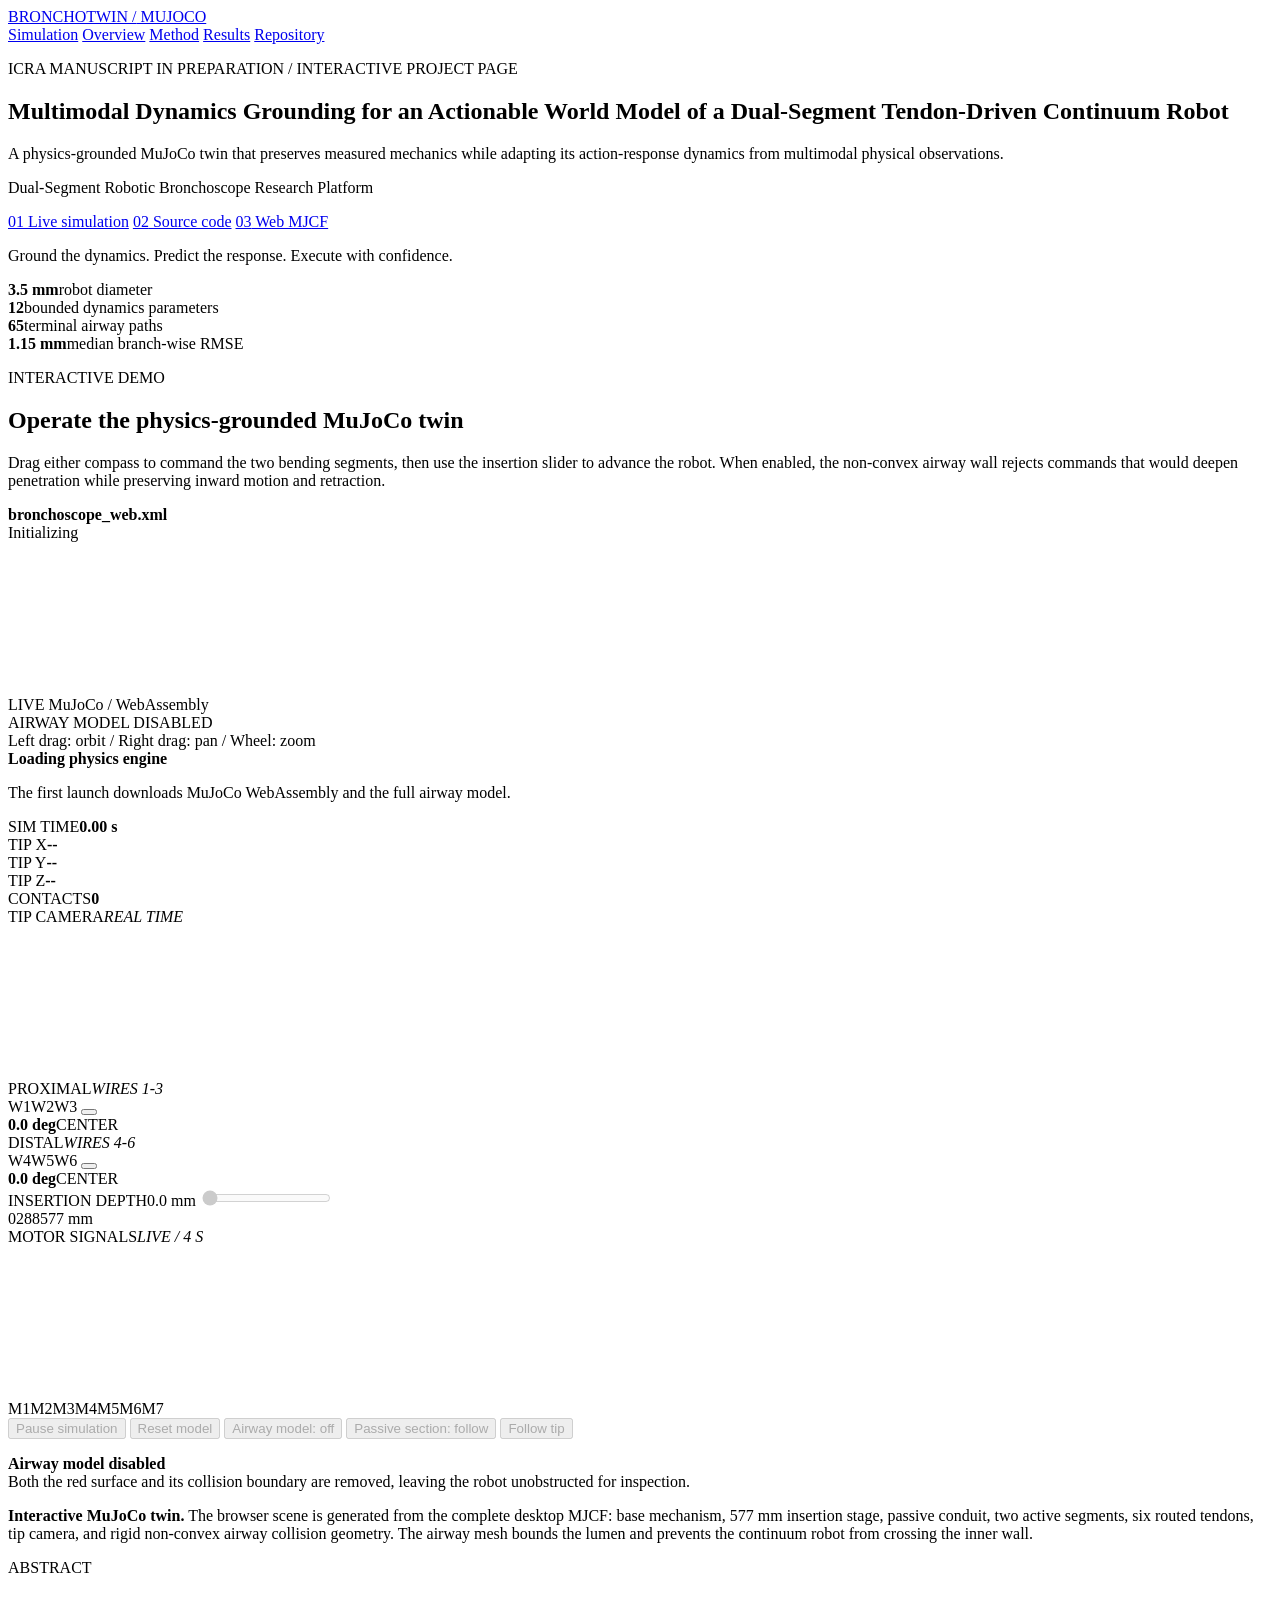
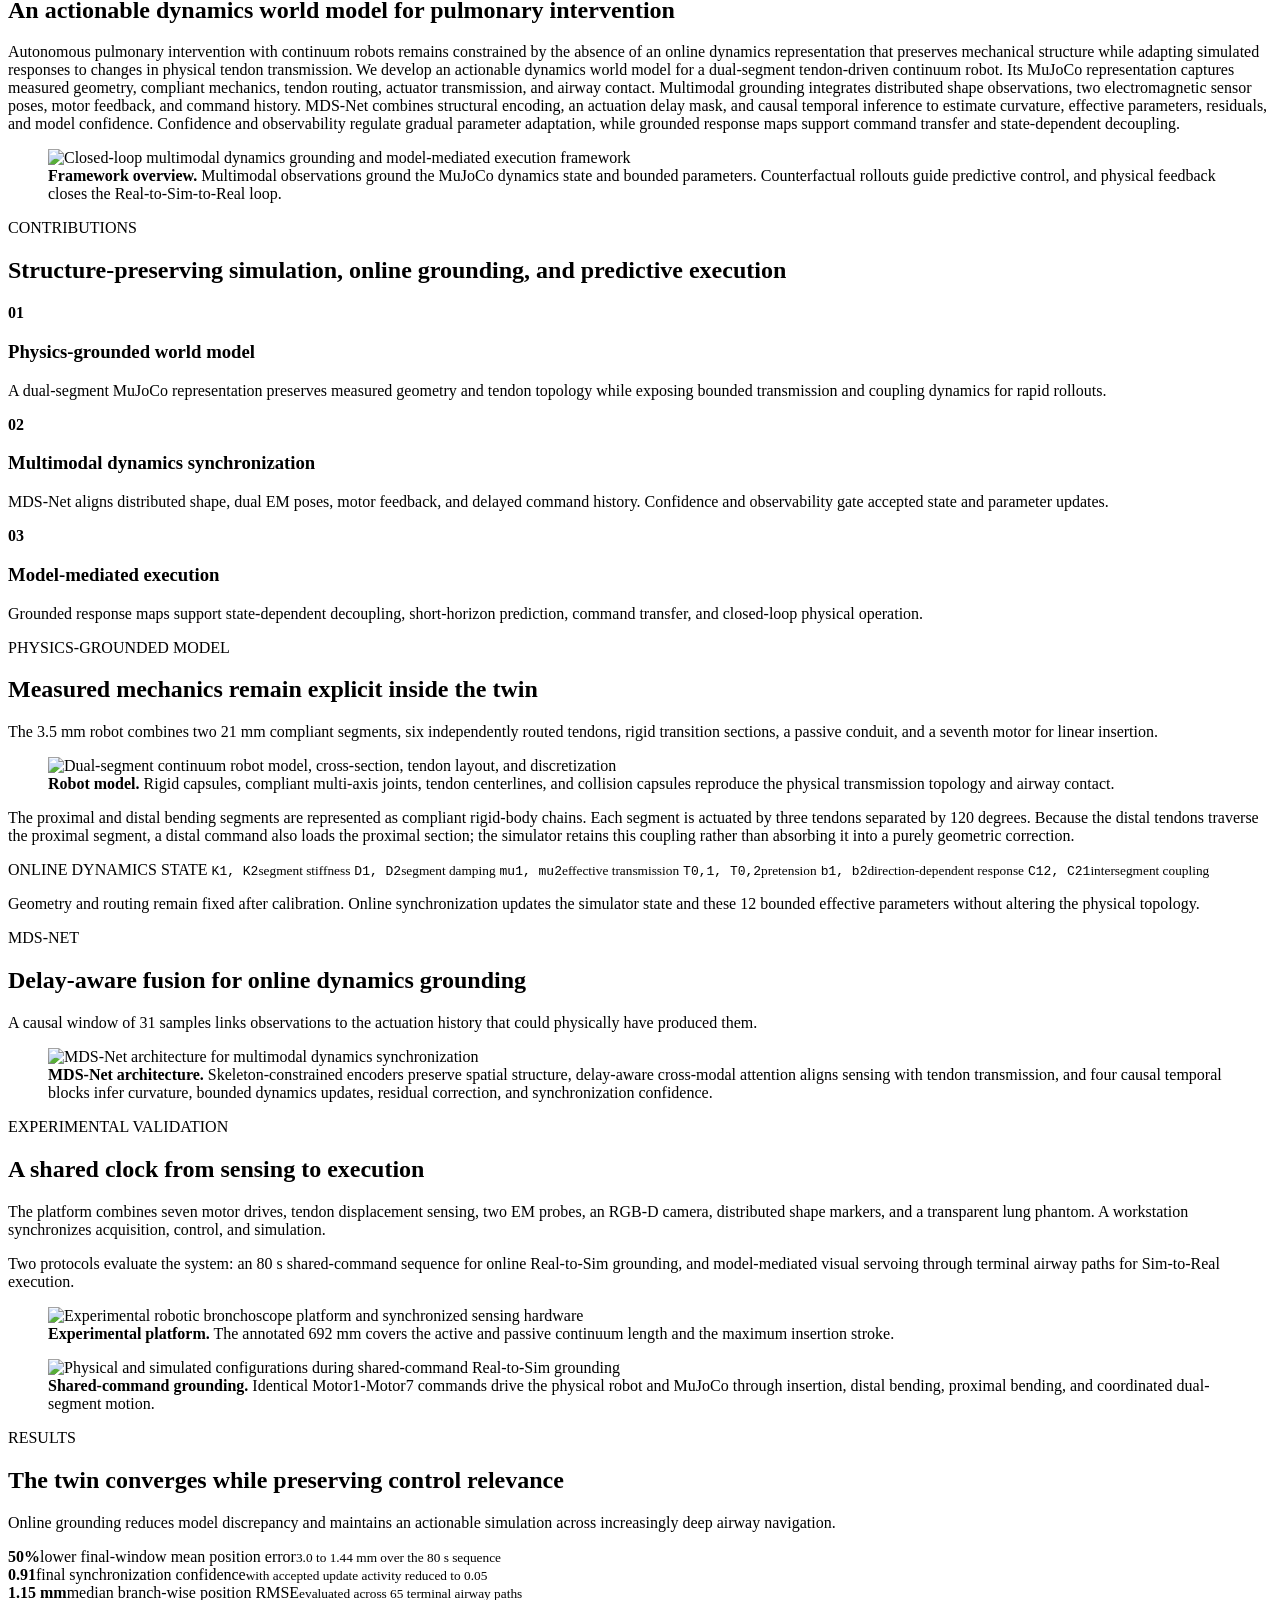
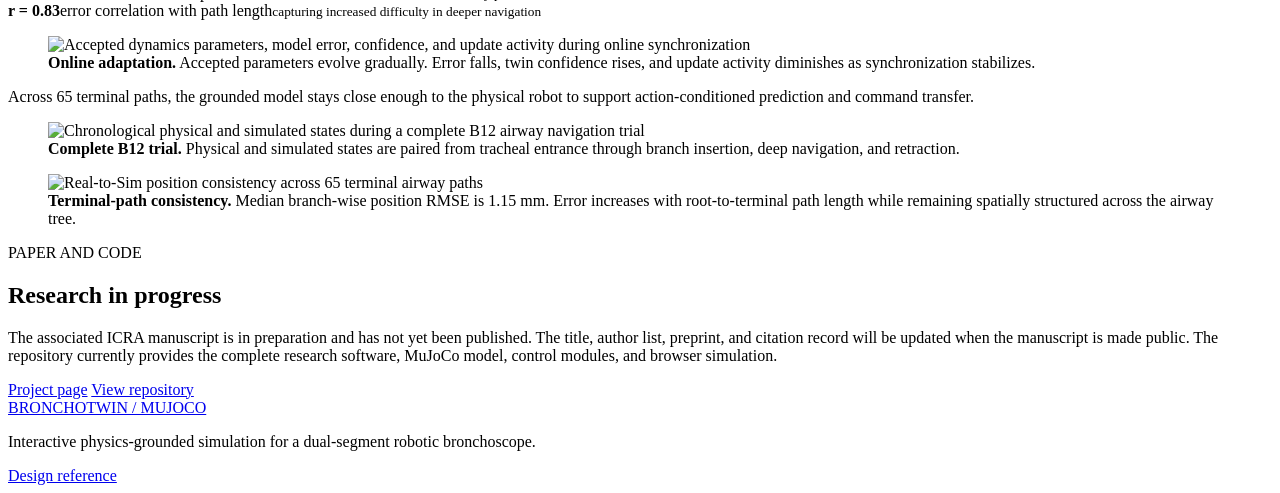
==== docs/site/index.html @ 9edfc5a5 "Anonymize project website links for review" ====
<!doctype html>
<html lang="en">
<head>
  <meta charset="utf-8">
  <meta name="viewport" content="width=device-width,initial-scale=1">
  <meta name="description" content="An interactive MuJoCo twin for multimodal dynamics grounding and predictive control of a dual-segment tendon-driven continuum bronchoscope.">
  <meta name="robots" content="noindex,nofollow,noarchive">
  <link rel="icon" href="favicon.svg" type="image/svg+xml">
  <title>BronchoTwin - Multimodal Dynamics Grounding</title>
  <link rel="preconnect" href="https://cdn.jsdelivr.net" crossorigin>
  <link rel="stylesheet" href="styles.css?v=20">
  <script type="importmap">
    {
      "imports": {
        "three": "https://cdn.jsdelivr.net/npm/three@0.181.0/build/three.module.js",
        "three/addons/": "https://cdn.jsdelivr.net/npm/three@0.181.0/examples/jsm/"
      }
    }
  </script>
</head>
<body>
  <header class="site-nav">
    <a class="wordmark" href="#top" aria-label="Back to top">BRONCHOTWIN <span>/</span> MUJOCO</a>
    <nav aria-label="Primary navigation">
      <a href="#simulation">Simulation</a>
      <a href="#overview">Overview</a>
      <a href="#method">Method</a>
      <a href="#results">Results</a>
      <a href="https://anonymous.4open.science/r/brnchus_robot-AC6D/">Repository</a>
    </nav>
  </header>

  <main id="top">
    <section class="paper-hero">
      <p class="venue">ICRA MANUSCRIPT IN PREPARATION / INTERACTIVE PROJECT PAGE</p>
      <h1>Multimodal Dynamics Grounding for an Actionable World Model of a Dual-Segment Tendon-Driven Continuum Robot</h1>
      <p class="subtitle">A physics-grounded MuJoCo twin that preserves measured mechanics while adapting its action-response dynamics from multimodal physical observations.</p>
      <p class="affiliation">Dual-Segment Robotic Bronchoscope Research Platform</p>
      <div class="hero-links">
        <a href="#simulation"><span class="link-icon">01</span> Live simulation</a>
        <a href="https://anonymous.4open.science/r/brnchus_robot-AC6D/"><span class="link-icon">02</span> Source code</a>
        <a href="sim/bronchoscope_web.xml" download><span class="link-icon">03</span> Web MJCF</a>
      </div>
      <p class="hero-statement">Ground the dynamics. Predict the response. Execute with confidence.</p>
      <div class="hero-metrics" aria-label="Key project metrics">
        <div><b>3.5 mm</b><span>robot diameter</span></div>
        <div><b>12</b><span>bounded dynamics parameters</span></div>
        <div><b>65</b><span>terminal airway paths</span></div>
        <div><b>1.15 mm</b><span>median branch-wise RMSE</span></div>
      </div>
    </section>

    <section id="simulation" class="section simulation-section">
      <div class="section-title">
        <p class="kicker">INTERACTIVE DEMO</p>
        <h2>Operate the physics-grounded MuJoCo twin</h2>
        <p>Drag either compass to command the two bending segments, then use the insertion slider to advance the robot. When enabled, the non-convex airway wall rejects commands that would deepen penetration while preserving inward motion and retraction.</p>
      </div>

      <div class="sim-window" id="sim-window">
        <div class="window-bar">
          <div class="traffic" aria-hidden="true"><i></i><i></i><i></i></div>
          <strong>bronchoscope_web.xml</strong>
          <div class="runtime-state"><span id="runtime-dot"></span><span id="runtime-state">Initializing</span></div>
        </div>

        <div class="sim-layout">
          <div class="scene-column">
            <div class="scene-stage" id="scene-stage" tabindex="0" aria-label="Interactive MuJoCo three-dimensional simulation">
              <canvas id="mujoco-canvas"></canvas>
              <div class="scene-badge"><span>LIVE</span> MuJoCo / WebAssembly</div>
              <div class="boundary-badge disabled" id="boundary-status"><i></i><span id="boundary-label">AIRWAY MODEL DISABLED</span></div>
              <div class="view-help">Left drag: orbit / Right drag: pan / Wheel: zoom</div>
              <div class="load-panel" id="load-panel">
                <div class="loader-mark"><span></span><span></span><span></span></div>
                <strong id="load-title">Loading physics engine</strong>
                <p id="load-detail">The first launch downloads MuJoCo WebAssembly and the full airway model.</p>
                <div class="load-track"><i id="load-progress"></i></div>
              </div>
              <div class="scene-error" id="scene-error" hidden>
                <strong>Simulation could not start</strong>
                <p id="error-message"></p>
                <button class="control-button primary" id="retry-sim">Reload simulation</button>
              </div>
            </div>
            <div class="telemetry" aria-live="polite">
              <div><span>SIM TIME</span><b id="sim-time">0.00 s</b></div>
              <div><span>TIP X</span><b id="tip-x">--</b></div>
              <div><span>TIP Y</span><b id="tip-y">--</b></div>
              <div><span>TIP Z</span><b id="tip-z">--</b></div>
              <div><span>CONTACTS</span><b id="contacts">0</b></div>
            </div>
          </div>

          <aside class="control-rail" aria-label="Simulation controls">
            <div class="tip-card">
              <div class="control-heading"><span>TIP CAMERA</span><em>REAL TIME</em></div>
              <canvas id="tip-canvas" aria-label="Real-time distal tip camera"></canvas>
            </div>

            <div class="comp-grid">
              <section class="compass-card">
                <div class="control-heading"><span>PROXIMAL</span><em>WIRES 1-3</em></div>
                <div class="compass-pad magenta" id="proximal-pad" role="application" tabindex="0" aria-label="Proximal segment compass. Drag or use the arrow keys.">
                  <i class="axis horizontal"></i><i class="axis vertical"></i>
                  <span class="wire w1">W1</span><span class="wire w2">W2</span><span class="wire w3">W3</span>
                  <button class="compass-knob" tabindex="-1" aria-hidden="true"></button>
                </div>
                <div class="compass-readout"><b id="proximal-angle">0.0 deg</b><span id="proximal-direction">CENTER</span></div>
              </section>

              <section class="compass-card">
                <div class="control-heading"><span>DISTAL</span><em>WIRES 4-6</em></div>
                <div class="compass-pad orange" id="distal-pad" role="application" tabindex="0" aria-label="Distal segment compass. Drag or use the arrow keys.">
                  <i class="axis horizontal"></i><i class="axis vertical"></i>
                  <span class="wire w4">W4</span><span class="wire w5">W5</span><span class="wire w6">W6</span>
                  <button class="compass-knob" tabindex="-1" aria-hidden="true"></button>
                </div>
                <div class="compass-readout"><b id="distal-angle">0.0 deg</b><span id="distal-direction">CENTER</span></div>
              </section>
            </div>

            <div class="insertion-control">
              <label for="insertion"><span>INSERTION DEPTH</span><output id="insertion-value">0.0 mm</output></label>
              <input id="insertion" type="range" min="0" max="577" step="0.5" value="0" disabled>
              <div class="range-labels"><span>0</span><span>288</span><span>577 mm</span></div>
            </div>

            <section class="motor-card" aria-labelledby="motor-chart-title">
              <div class="control-heading"><span id="motor-chart-title">MOTOR SIGNALS</span><em>LIVE / 4 S</em></div>
              <canvas id="motor-chart" aria-label="Real-time normalized command history for motors M1 through M7"></canvas>
              <div class="motor-legend" aria-hidden="true">
                <span style="--motor-color:#e85bbd">M1</span><span style="--motor-color:#ff8a55">M2</span><span style="--motor-color:#f2c14e">M3</span><span style="--motor-color:#5ed39a">M4</span><span style="--motor-color:#4ecdc4">M5</span><span style="--motor-color:#5c91ff">M6</span><span style="--motor-color:#b07cff">M7</span>
              </div>
            </section>

            <div class="button-grid">
              <button class="control-button primary" id="pause-sim" disabled>Pause simulation</button>
              <button class="control-button" id="reset-sim" disabled>Reset model</button>
              <button class="control-button" id="toggle-lung" aria-pressed="false" disabled>Airway model: off</button>
              <button class="control-button" id="toggle-passive-lock" aria-pressed="false" disabled>Passive section: follow</button>
              <button class="control-button" id="focus-tip" disabled>Follow tip</button>
            </div>

            <div class="runtime-note">
              <span class="pulse"></span>
              <p id="airway-mode-note"><b>Airway model disabled</b><br>Both the red surface and its collision boundary are removed, leaving the robot unobstructed for inspection.</p>
            </div>
          </aside>
        </div>
      </div>
      <p class="figure-caption"><b>Interactive MuJoCo twin.</b> The browser scene is generated from the complete desktop MJCF: base mechanism, 577 mm insertion stage, passive conduit, two active segments, six routed tendons, tip camera, and rigid non-convex airway collision geometry. The airway mesh bounds the lumen and prevents the continuum robot from crossing the inner wall.</p>
    </section>

    <section id="overview" class="section prose-section">
      <p class="kicker">ABSTRACT</p>
      <h2>An actionable dynamics world model for pulmonary intervention</h2>
      <p class="abstract-copy">Autonomous pulmonary intervention with continuum robots remains constrained by the absence of an online dynamics representation that preserves mechanical structure while adapting simulated responses to changes in physical tendon transmission. We develop an actionable dynamics world model for a dual-segment tendon-driven continuum robot. Its MuJoCo representation captures measured geometry, compliant mechanics, tendon routing, actuator transmission, and airway contact. Multimodal grounding integrates distributed shape observations, two electromagnetic sensor poses, motor feedback, and command history. MDS-Net combines structural encoding, an actuation delay mask, and causal temporal inference to estimate curvature, effective parameters, residuals, and model confidence. Confidence and observability regulate gradual parameter adaptation, while grounded response maps support command transfer and state-dependent decoupling.</p>

      <figure class="paper-figure wide">
        <img src="assets/paper-framework.png" alt="Closed-loop multimodal dynamics grounding and model-mediated execution framework" loading="lazy">
        <figcaption><b>Framework overview.</b> Multimodal observations ground the MuJoCo dynamics state and bounded parameters. Counterfactual rollouts guide predictive control, and physical feedback closes the Real-to-Sim-to-Real loop.</figcaption>
      </figure>
    </section>

    <section class="section contribution-section">
      <p class="kicker">CONTRIBUTIONS</p>
      <h2>Structure-preserving simulation, online grounding, and predictive execution</h2>
      <div class="contribution-grid">
        <article><b>01</b><h3>Physics-grounded world model</h3><p>A dual-segment MuJoCo representation preserves measured geometry and tendon topology while exposing bounded transmission and coupling dynamics for rapid rollouts.</p></article>
        <article><b>02</b><h3>Multimodal dynamics synchronization</h3><p>MDS-Net aligns distributed shape, dual EM poses, motor feedback, and delayed command history. Confidence and observability gate accepted state and parameter updates.</p></article>
        <article><b>03</b><h3>Model-mediated execution</h3><p>Grounded response maps support state-dependent decoupling, short-horizon prediction, command transfer, and closed-loop physical operation.</p></article>
      </div>
    </section>

    <section id="method" class="section model-section">
      <div class="section-title split">
        <div><p class="kicker">PHYSICS-GROUNDED MODEL</p><h2>Measured mechanics remain explicit inside the twin</h2></div>
        <p>The 3.5 mm robot combines two 21 mm compliant segments, six independently routed tendons, rigid transition sections, a passive conduit, and a seventh motor for linear insertion.</p>
      </div>
      <div class="paper-grid">
        <figure class="paper-figure">
          <img src="assets/paper-model.png" alt="Dual-segment continuum robot model, cross-section, tendon layout, and discretization" loading="lazy">
          <figcaption><b>Robot model.</b> Rigid capsules, compliant multi-axis joints, tendon centerlines, and collision capsules reproduce the physical transmission topology and airway contact.</figcaption>
        </figure>
        <div class="method-copy">
          <p>The proximal and distal bending segments are represented as compliant rigid-body chains. Each segment is actuated by three tendons separated by 120 degrees. Because the distal tendons traverse the proximal segment, a distal command also loads the proximal section; the simulator retains this coupling rather than absorbing it into a purely geometric correction.</p>
          <div class="parameter-card">
            <span>ONLINE DYNAMICS STATE</span>
            <code>K1, K2</code><small>segment stiffness</small>
            <code>D1, D2</code><small>segment damping</small>
            <code>mu1, mu2</code><small>effective transmission</small>
            <code>T0,1, T0,2</code><small>pretension</small>
            <code>b1, b2</code><small>direction-dependent response</small>
            <code>C12, C21</code><small>intersegment coupling</small>
          </div>
          <p>Geometry and routing remain fixed after calibration. Online synchronization updates the simulator state and these 12 bounded effective parameters without altering the physical topology.</p>
        </div>
      </div>
    </section>

    <section class="section network-section">
      <div class="section-title">
        <p class="kicker">MDS-NET</p>
        <h2>Delay-aware fusion for online dynamics grounding</h2>
        <p>A causal window of 31 samples links observations to the actuation history that could physically have produced them.</p>
      </div>
      <figure class="paper-figure wide">
        <img src="assets/paper-mds-net.png" alt="MDS-Net architecture for multimodal dynamics synchronization" loading="lazy">
        <figcaption><b>MDS-Net architecture.</b> Skeleton-constrained encoders preserve spatial structure, delay-aware cross-modal attention aligns sensing with tendon transmission, and four causal temporal blocks infer curvature, bounded dynamics updates, residual correction, and synchronization confidence.</figcaption>
      </figure>
    </section>

    <section class="section validation-section">
      <div class="paper-grid reverse">
        <div class="method-copy">
          <p class="kicker">EXPERIMENTAL VALIDATION</p>
          <h2>A shared clock from sensing to execution</h2>
          <p>The platform combines seven motor drives, tendon displacement sensing, two EM probes, an RGB-D camera, distributed shape markers, and a transparent lung phantom. A workstation synchronizes acquisition, control, and simulation.</p>
          <p>Two protocols evaluate the system: an 80 s shared-command sequence for online Real-to-Sim grounding, and model-mediated visual servoing through terminal airway paths for Sim-to-Real execution.</p>
        </div>
        <figure class="paper-figure">
          <img src="assets/paper-platform.png" alt="Experimental robotic bronchoscope platform and synchronized sensing hardware" loading="lazy">
          <figcaption><b>Experimental platform.</b> The annotated 692 mm covers the active and passive continuum length and the maximum insertion stroke.</figcaption>
        </figure>
      </div>
      <figure class="paper-figure wide feature-figure">
        <img src="assets/paper-grounding.png" alt="Physical and simulated configurations during shared-command Real-to-Sim grounding" loading="lazy">
        <figcaption><b>Shared-command grounding.</b> Identical Motor1-Motor7 commands drive the physical robot and MuJoCo through insertion, distal bending, proximal bending, and coordinated dual-segment motion.</figcaption>
      </figure>
    </section>

    <section id="results" class="section results-section">
      <div class="section-title">
        <p class="kicker">RESULTS</p>
        <h2>The twin converges while preserving control relevance</h2>
        <p>Online grounding reduces model discrepancy and maintains an actionable simulation across increasingly deep airway navigation.</p>
      </div>
      <div class="result-cards">
        <article><b>50%</b><span>lower final-window mean position error</span><small>3.0 to 1.44 mm over the 80 s sequence</small></article>
        <article><b>0.91</b><span>final synchronization confidence</span><small>with accepted update activity reduced to 0.05</small></article>
        <article><b>1.15 mm</b><span>median branch-wise position RMSE</span><small>evaluated across 65 terminal airway paths</small></article>
        <article><b>r = 0.83</b><span>error correlation with path length</span><small>capturing increased difficulty in deeper navigation</small></article>
      </div>

      <figure class="paper-figure wide feature-figure">
        <img src="assets/paper-adaptation.png" alt="Accepted dynamics parameters, model error, confidence, and update activity during online synchronization" loading="lazy">
        <figcaption><b>Online adaptation.</b> Accepted parameters evolve gradually. Error falls, twin confidence rises, and update activity diminishes as synchronization stabilizes.</figcaption>
      </figure>

      <p class="result-statement">Across 65 terminal paths, the grounded model stays close enough to the physical robot to support action-conditioned prediction and command transfer.</p>

      <figure class="paper-figure wide">
        <img src="assets/paper-navigation.png" alt="Chronological physical and simulated states during a complete B12 airway navigation trial" loading="lazy">
        <figcaption><b>Complete B12 trial.</b> Physical and simulated states are paired from tracheal entrance through branch insertion, deep navigation, and retraction.</figcaption>
      </figure>
      <figure class="paper-figure wide feature-figure">
        <img src="assets/paper-branches.png" alt="Real-to-Sim position consistency across 65 terminal airway paths" loading="lazy">
        <figcaption><b>Terminal-path consistency.</b> Median branch-wise position RMSE is 1.15 mm. Error increases with root-to-terminal path length while remaining spatially structured across the airway tree.</figcaption>
      </figure>
    </section>

    <section class="section citation-section">
      <p class="kicker">PAPER AND CODE</p>
      <h2>Research in progress</h2>
      <p>The associated ICRA manuscript is in preparation and has not yet been published. The title, author list, preprint, and citation record will be updated when the manuscript is made public. The repository currently provides the complete research software, MuJoCo model, control modules, and browser simulation.</p>
      <div class="citation-links">
        <a class="pill-link dark" href="#simulation">Project page</a>
        <a class="pill-link" href="https://anonymous.4open.science/r/brnchus_robot-AC6D/">View repository</a>
      </div>
    </section>
  </main>

  <footer>
    <a class="wordmark" href="#top">BRONCHOTWIN / MUJOCO</a>
    <p>Interactive physics-grounded simulation for a dual-segment robotic bronchoscope.</p>
    <a href="https://continuumroboticslab.github.io/opencr-mujoco/">Design reference</a>
  </footer>
  <script type="module" src="simulator.js?v=24"></script>
</body>
</html>
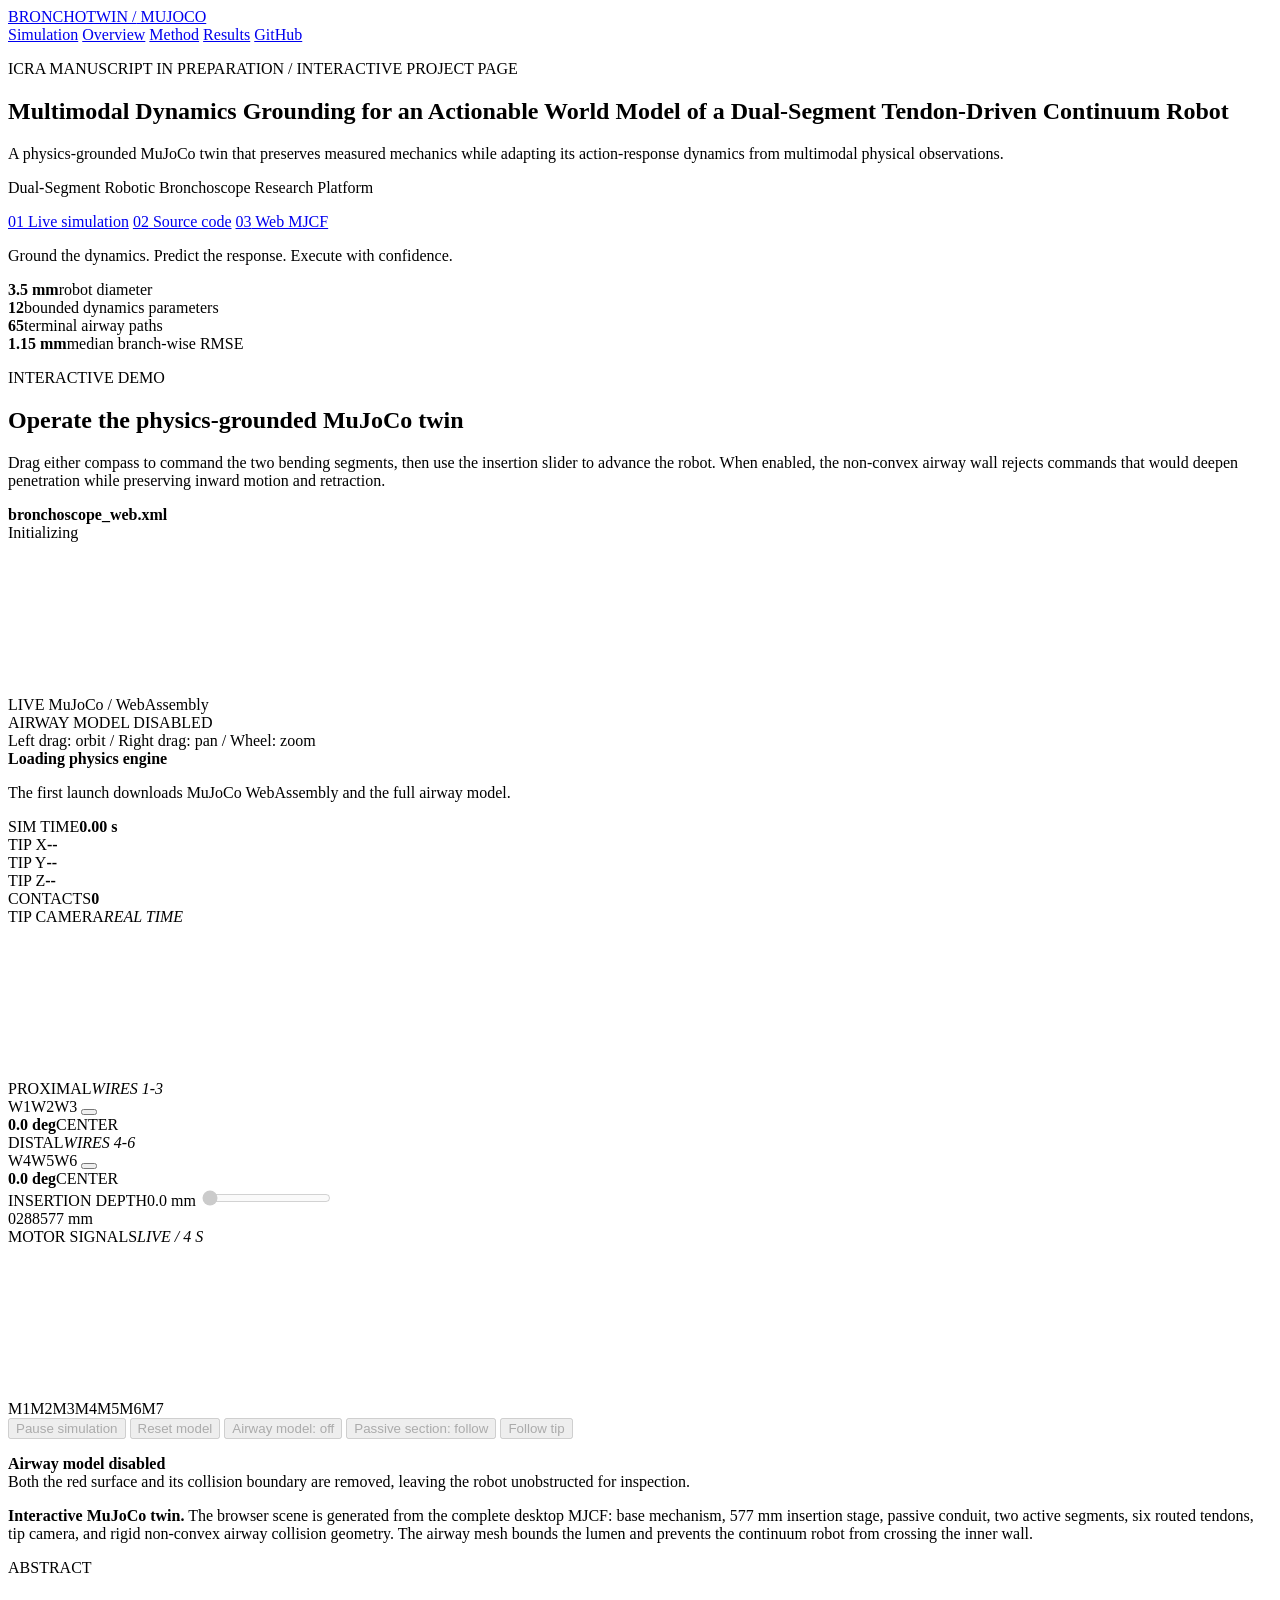
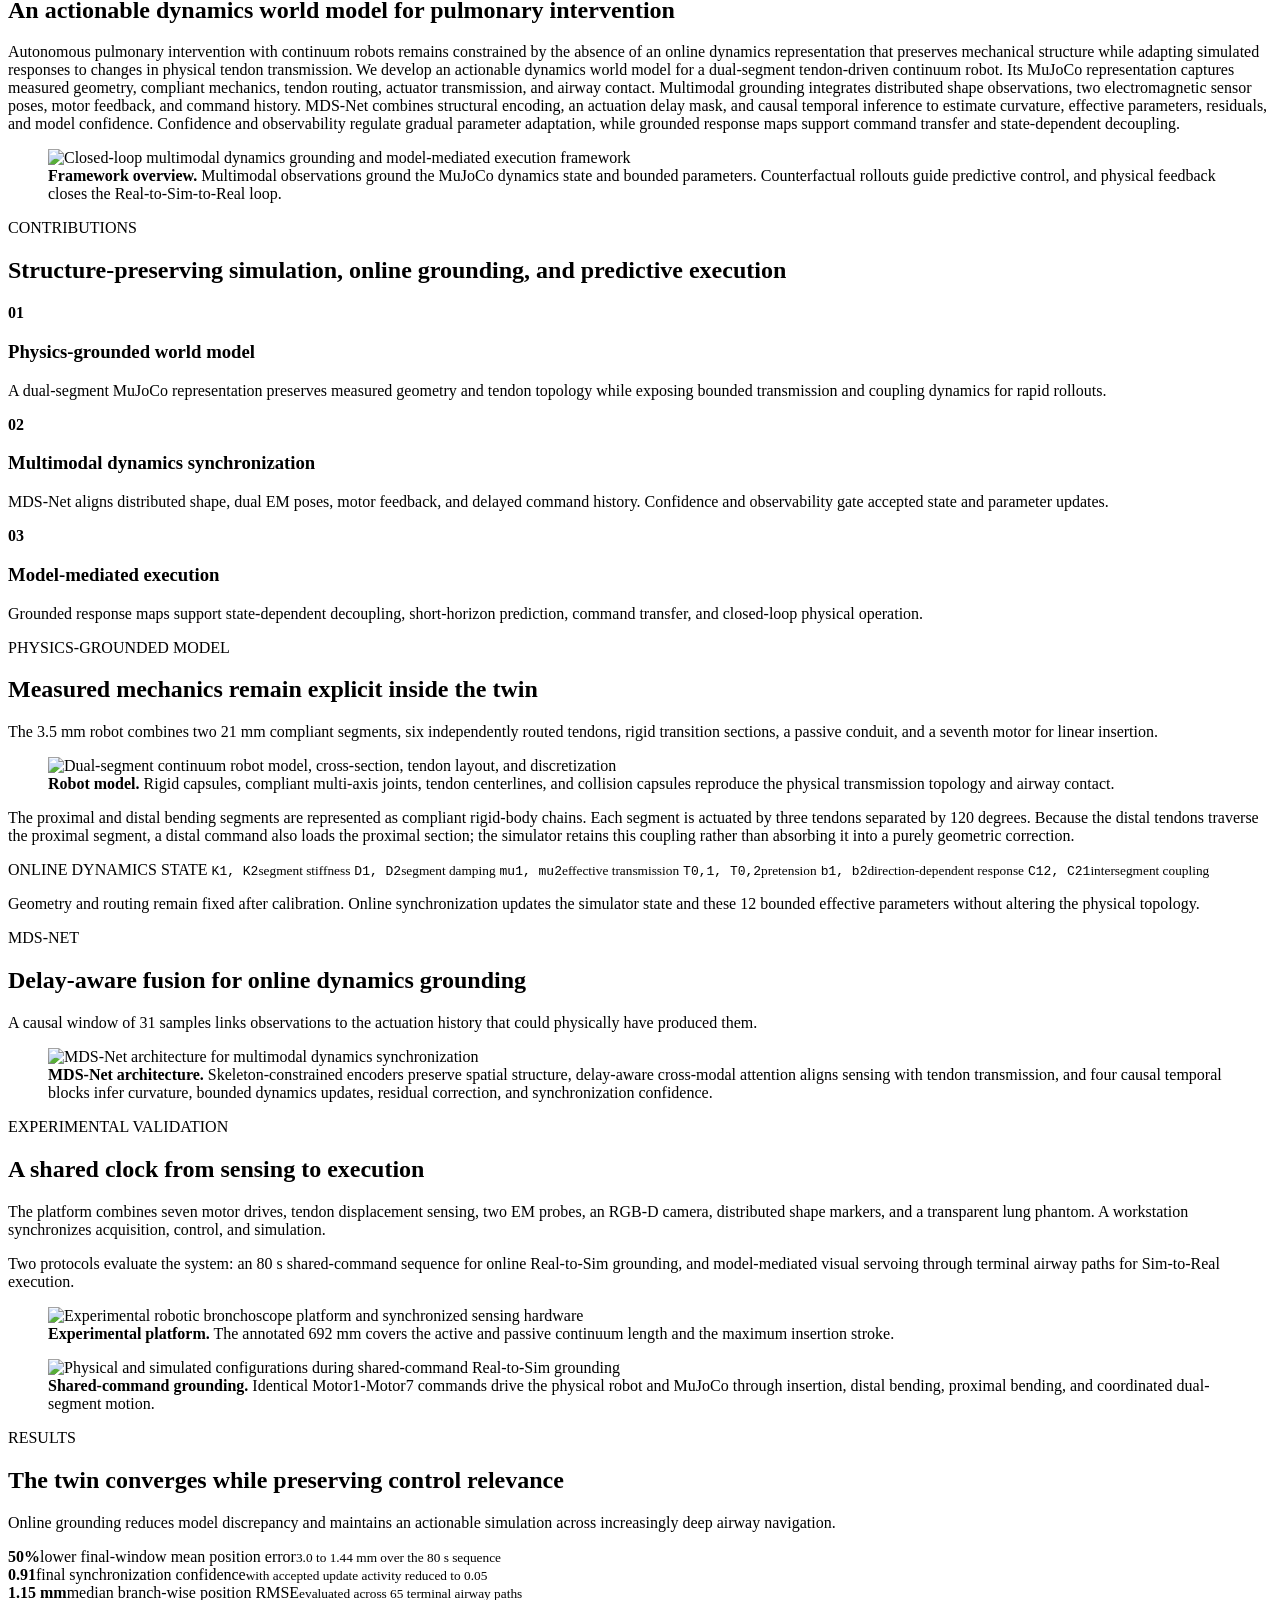
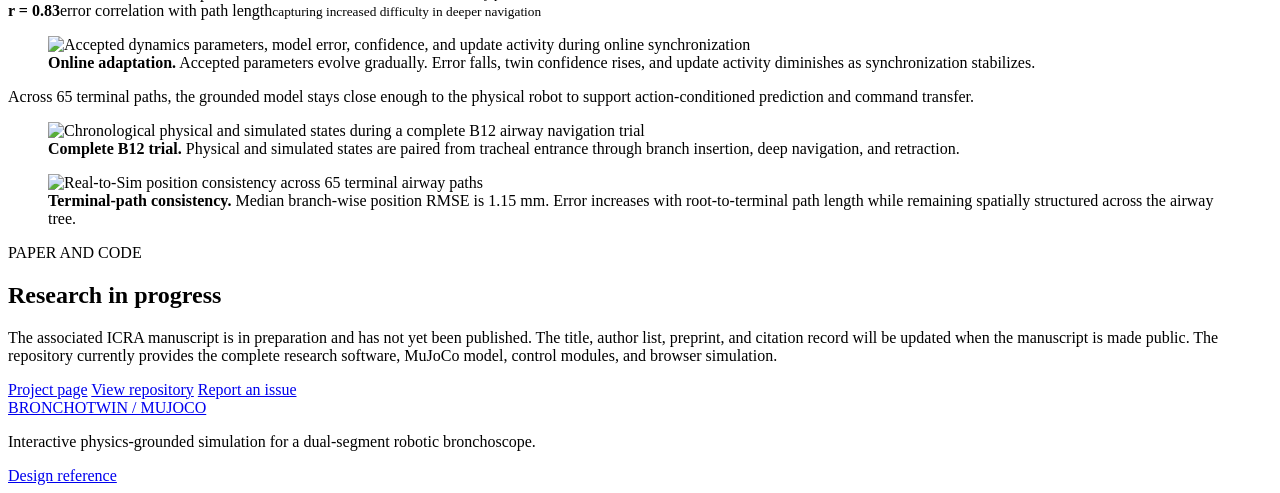
==== commit a4dcd72c: "Restore canonical project links" ====
--- a/docs/site/index.html
+++ b/docs/site/index.html
@@ -4,7 +4,8 @@
   <meta charset="utf-8">
   <meta name="viewport" content="width=device-width,initial-scale=1">
   <meta name="description" content="An interactive MuJoCo twin for multimodal dynamics grounding and predictive control of a dual-segment tendon-driven continuum bronchoscope.">
-  <meta name="robots" content="noindex,nofollow,noarchive">
+  <meta property="og:url" content="https://tanjingv.github.io/brnchus_robot/#simulation">
+  <link rel="canonical" href="https://tanjingv.github.io/brnchus_robot/#simulation">
   <link rel="icon" href="favicon.svg" type="image/svg+xml">
   <title>BronchoTwin - Multimodal Dynamics Grounding</title>
   <link rel="preconnect" href="https://cdn.jsdelivr.net" crossorigin>
@@ -26,7 +27,7 @@
       <a href="#overview">Overview</a>
       <a href="#method">Method</a>
       <a href="#results">Results</a>
-      <a href="https://anonymous.4open.science/r/brnchus_robot-AC6D/">Repository</a>
+      <a href="https://github.com/TanJingV/brnchus_robot">GitHub</a>
     </nav>
   </header>
 
@@ -38,7 +39,7 @@
       <p class="affiliation">Dual-Segment Robotic Bronchoscope Research Platform</p>
       <div class="hero-links">
         <a href="#simulation"><span class="link-icon">01</span> Live simulation</a>
-        <a href="https://anonymous.4open.science/r/brnchus_robot-AC6D/"><span class="link-icon">02</span> Source code</a>
+        <a href="https://github.com/TanJingV/brnchus_robot"><span class="link-icon">02</span> Source code</a>
         <a href="sim/bronchoscope_web.xml" download><span class="link-icon">03</span> Web MJCF</a>
       </div>
       <p class="hero-statement">Ground the dynamics. Predict the response. Execute with confidence.</p>
@@ -265,8 +266,9 @@
       <h2>Research in progress</h2>
       <p>The associated ICRA manuscript is in preparation and has not yet been published. The title, author list, preprint, and citation record will be updated when the manuscript is made public. The repository currently provides the complete research software, MuJoCo model, control modules, and browser simulation.</p>
       <div class="citation-links">
-        <a class="pill-link dark" href="#simulation">Project page</a>
-        <a class="pill-link" href="https://anonymous.4open.science/r/brnchus_robot-AC6D/">View repository</a>
+        <a class="pill-link dark" href="https://tanjingv.github.io/brnchus_robot/#simulation">Project page</a>
+        <a class="pill-link" href="https://github.com/TanJingV/brnchus_robot">View repository</a>
+        <a class="pill-link" href="https://github.com/TanJingV/brnchus_robot/issues">Report an issue</a>
       </div>
     </section>
   </main>
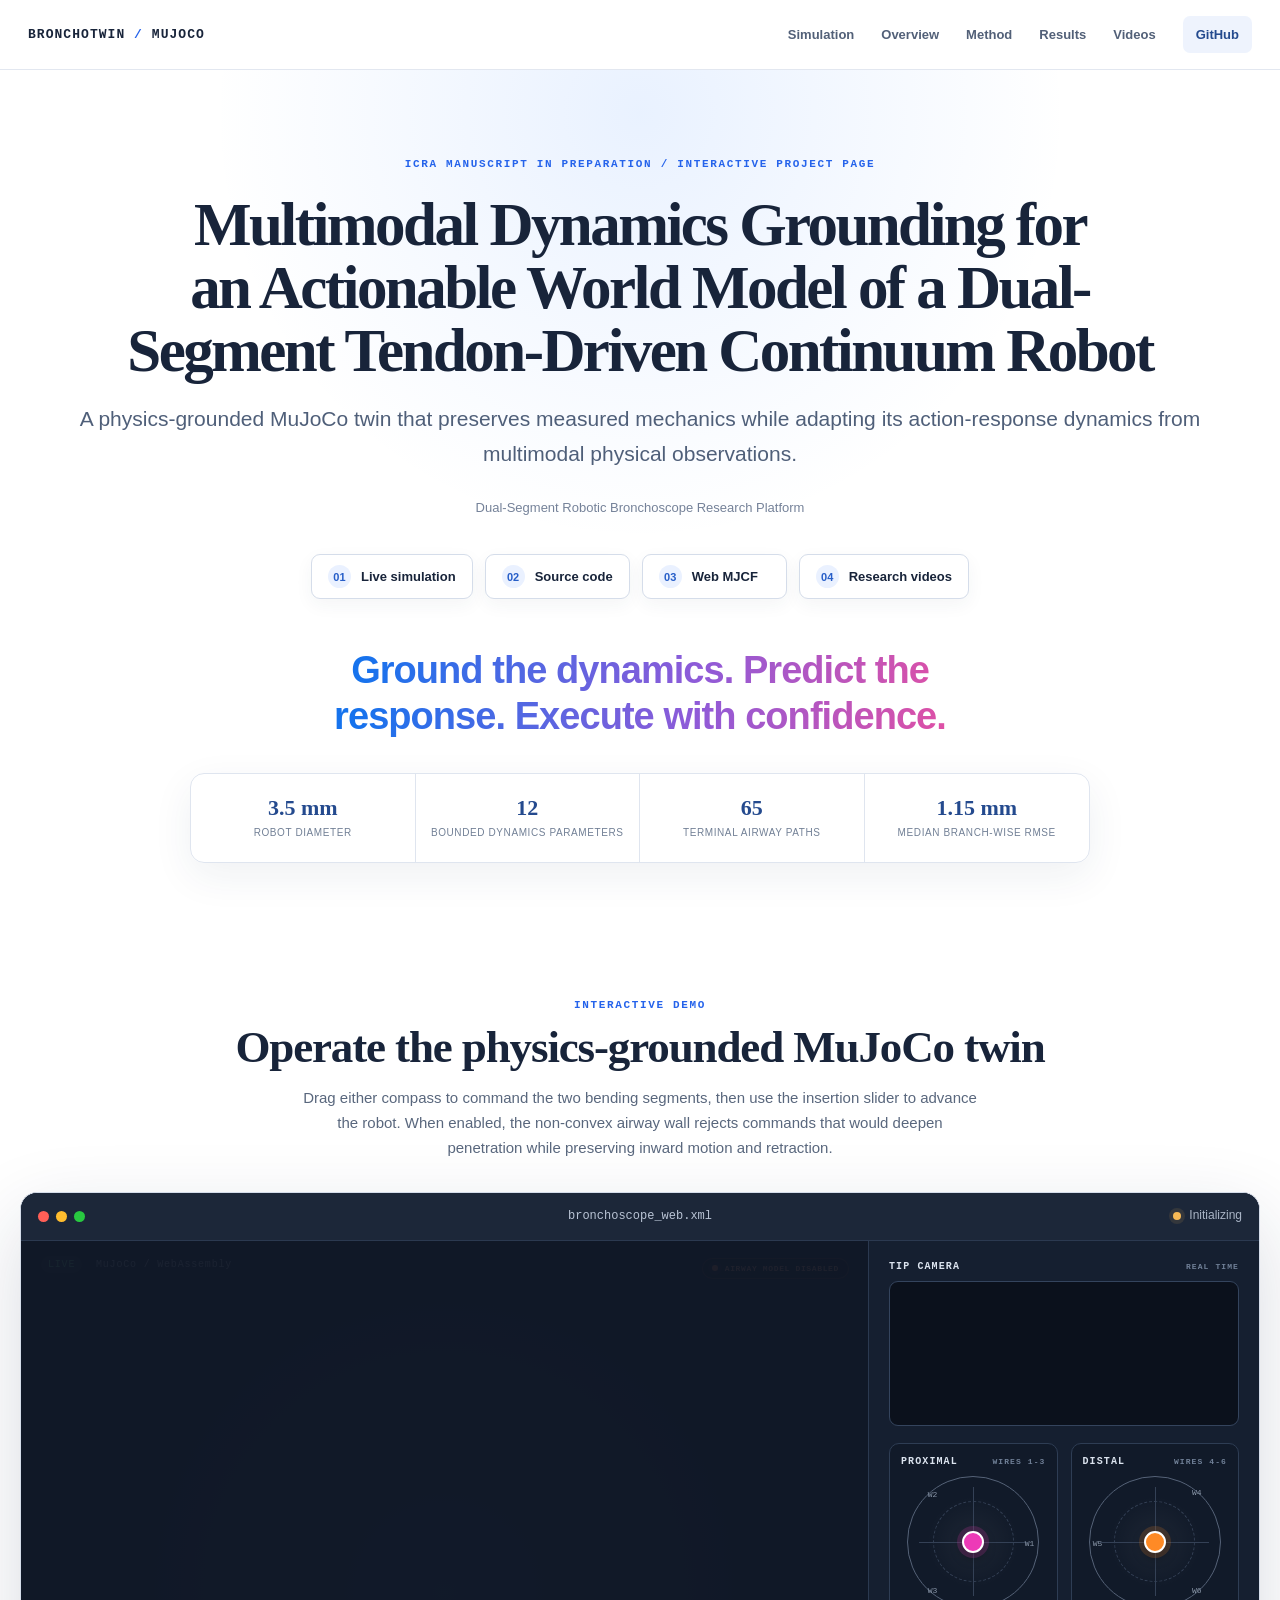
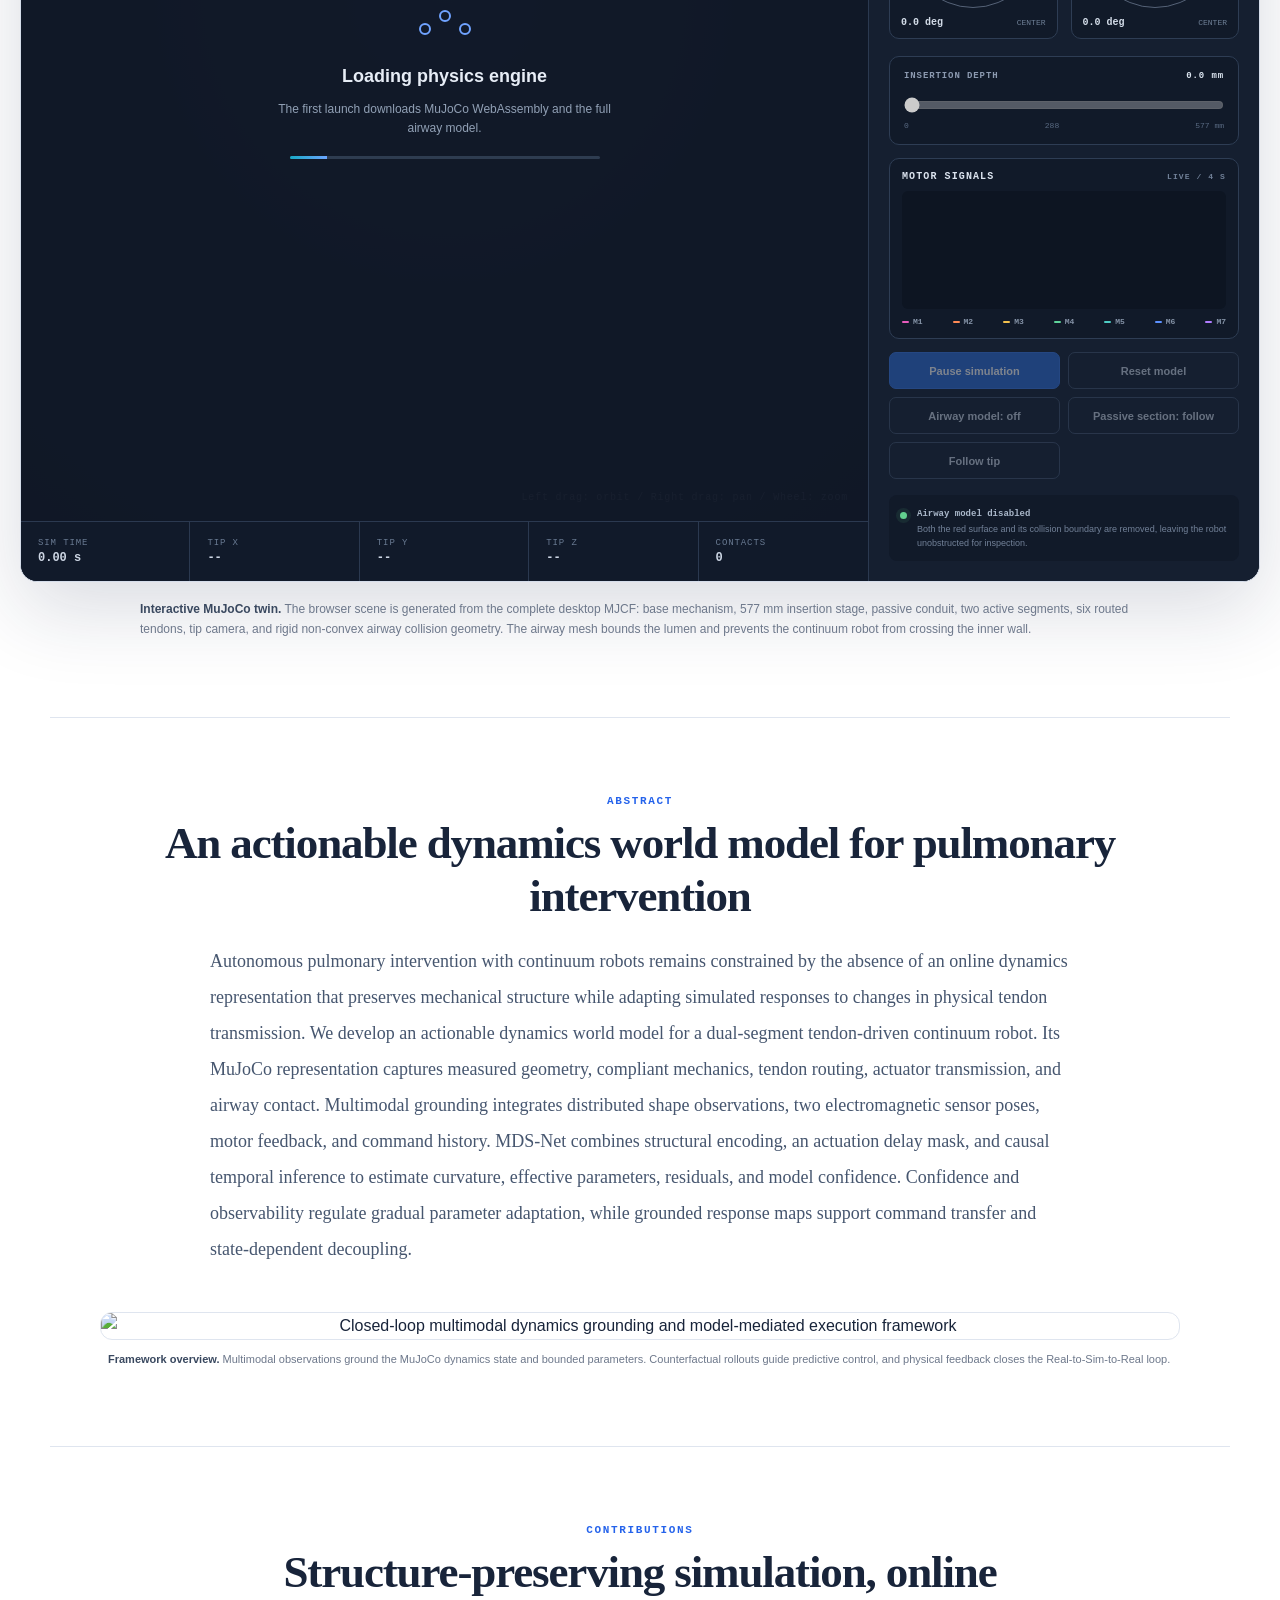
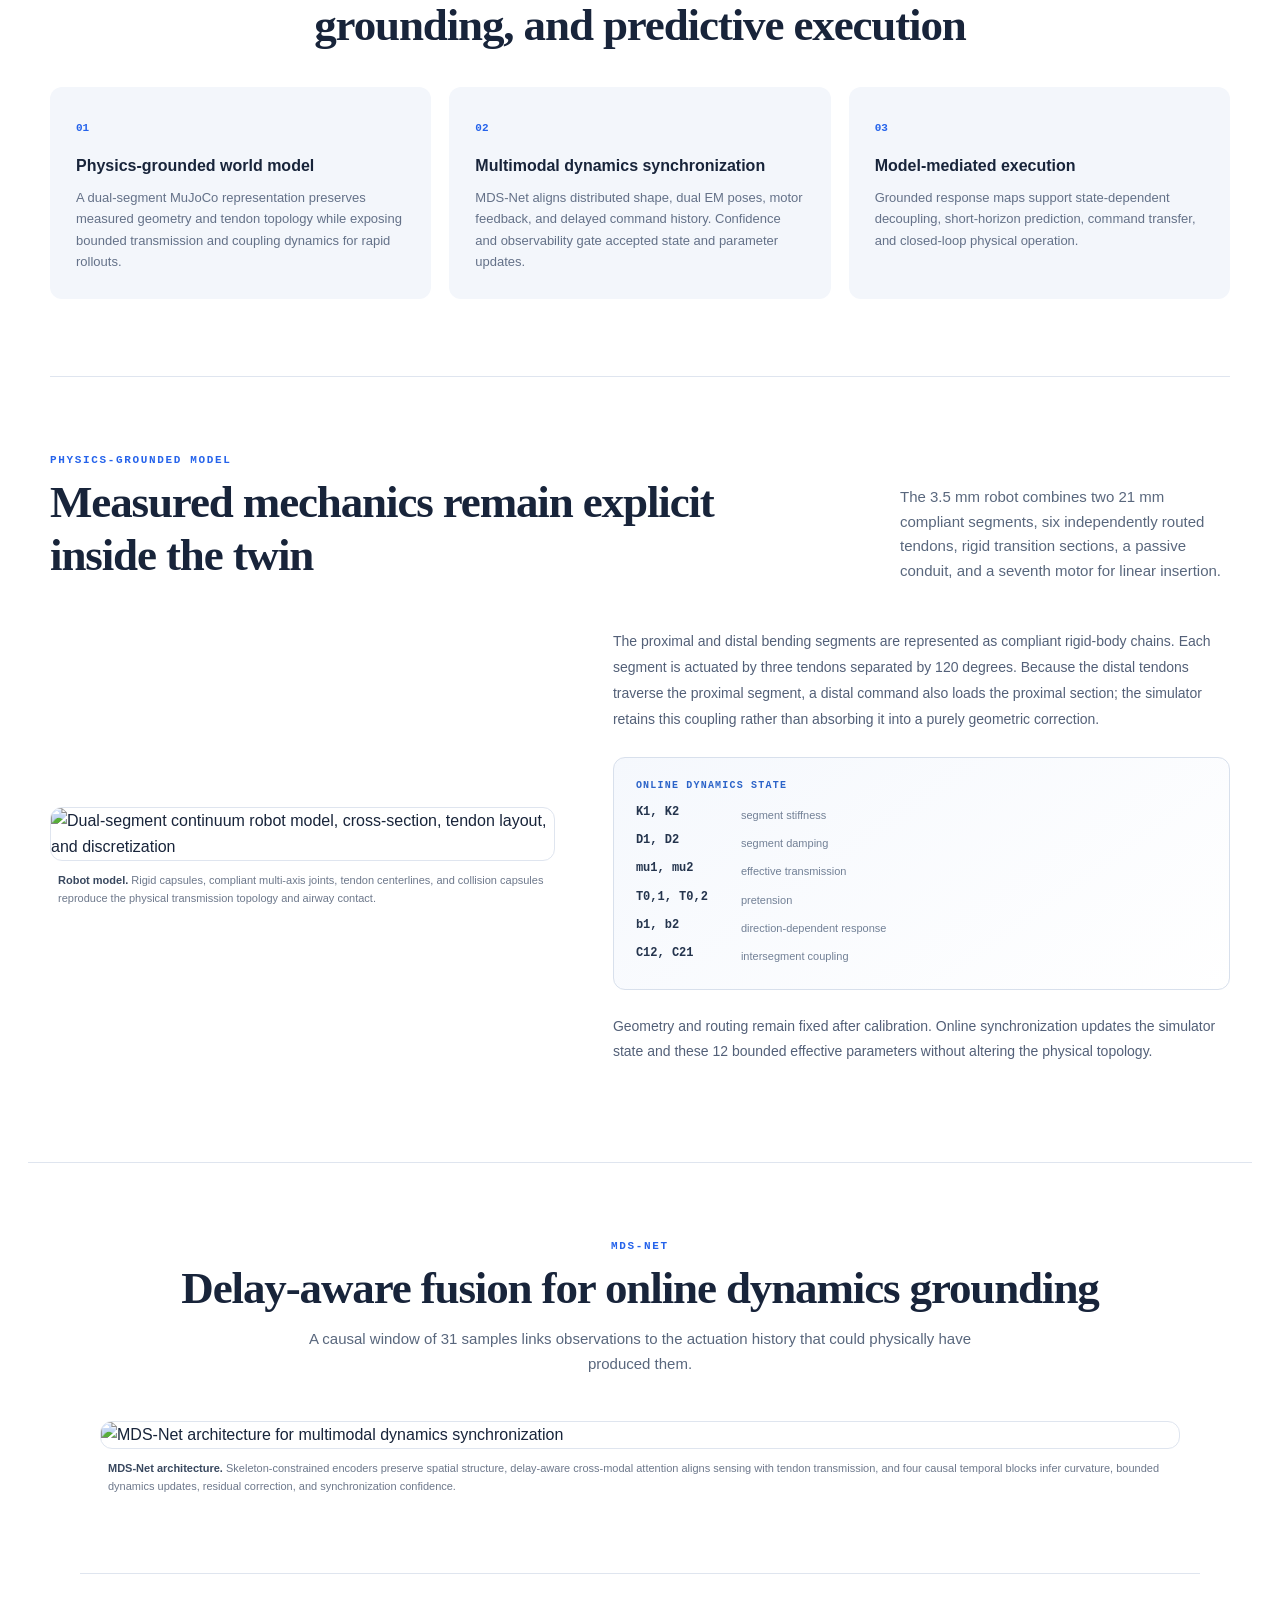
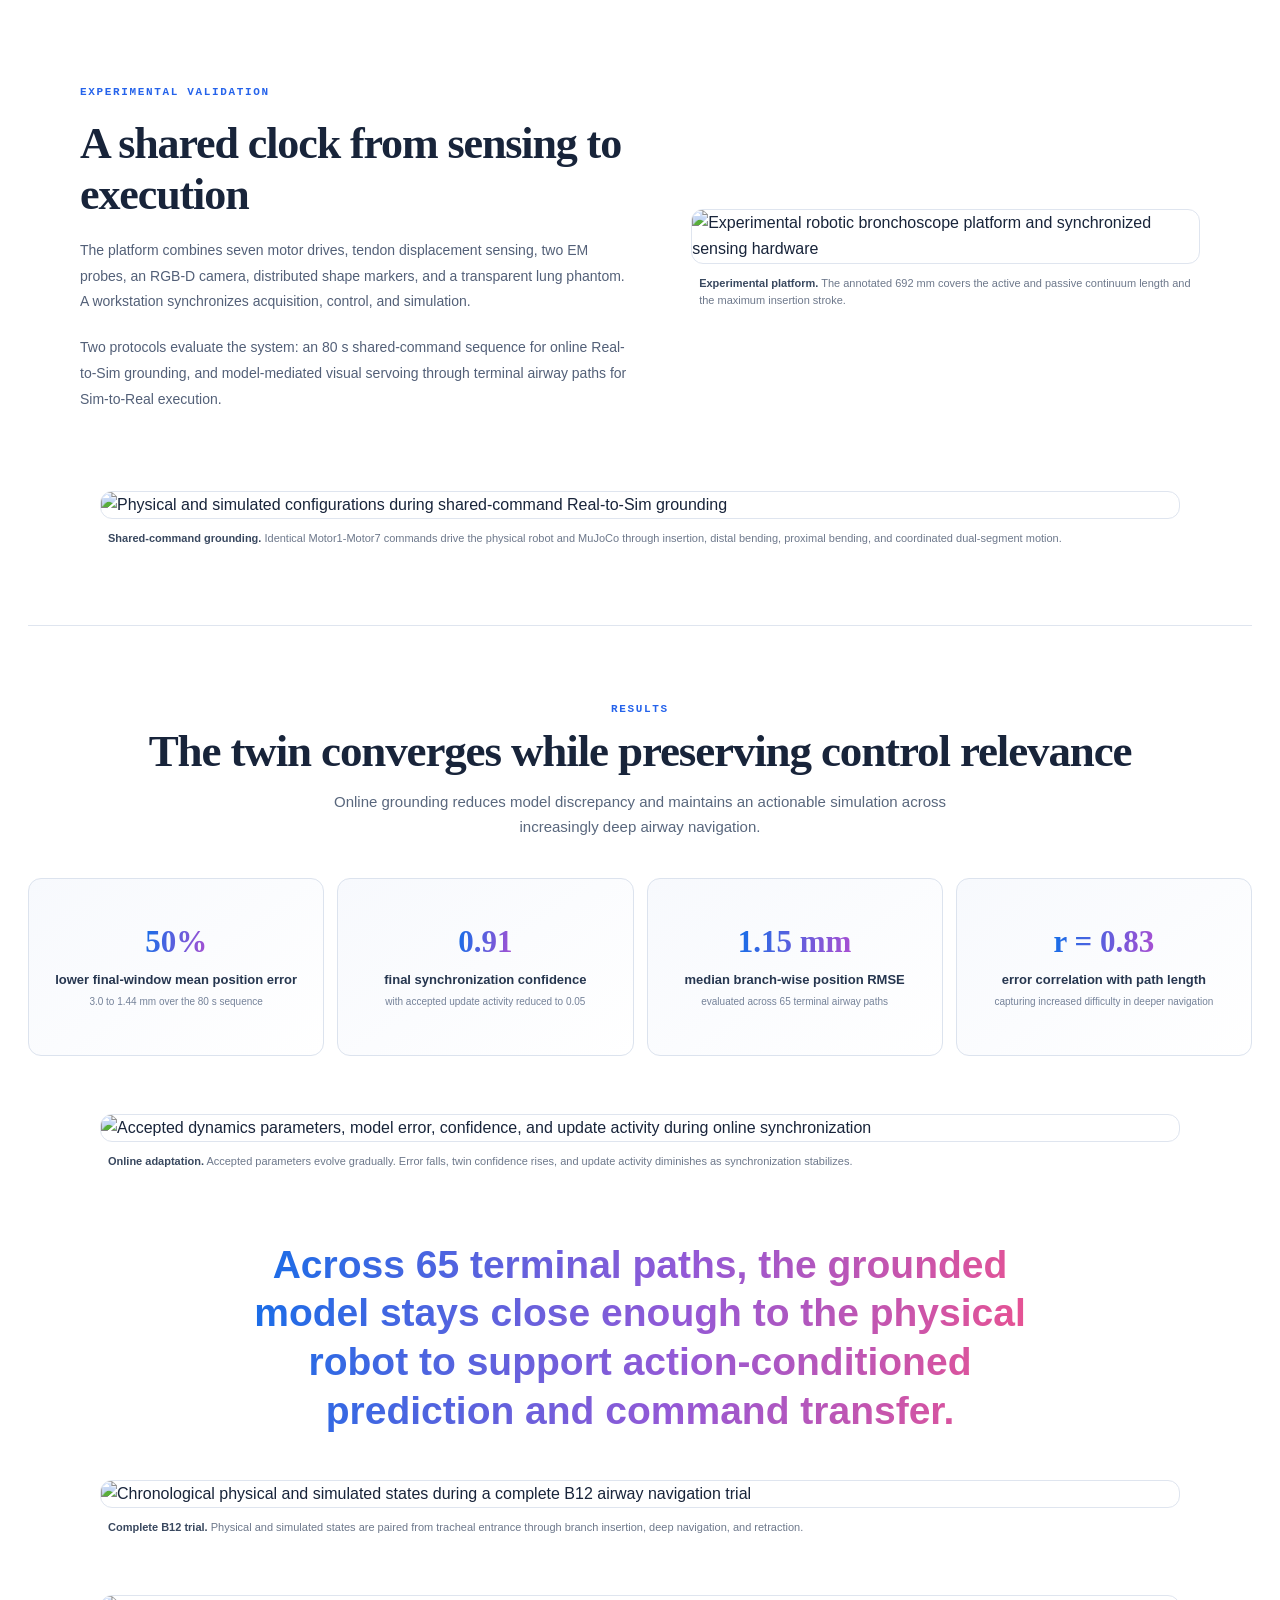
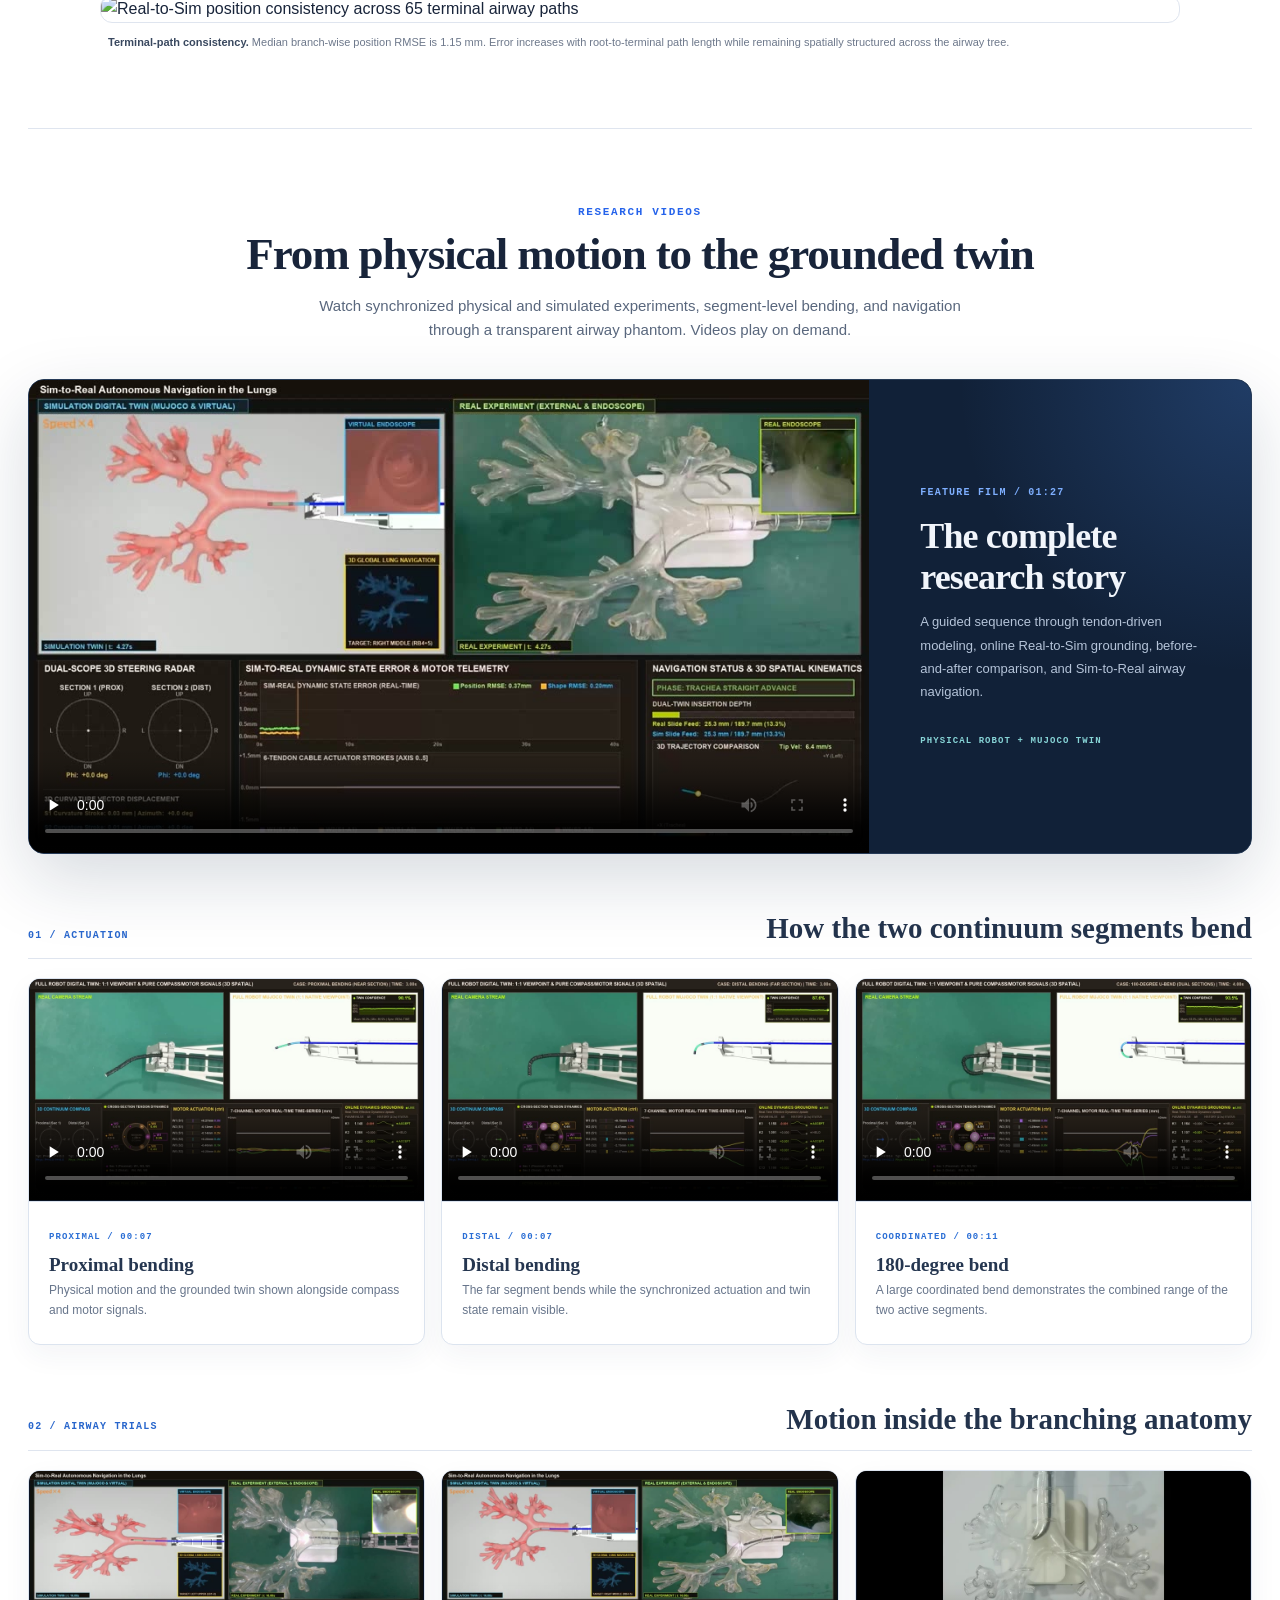
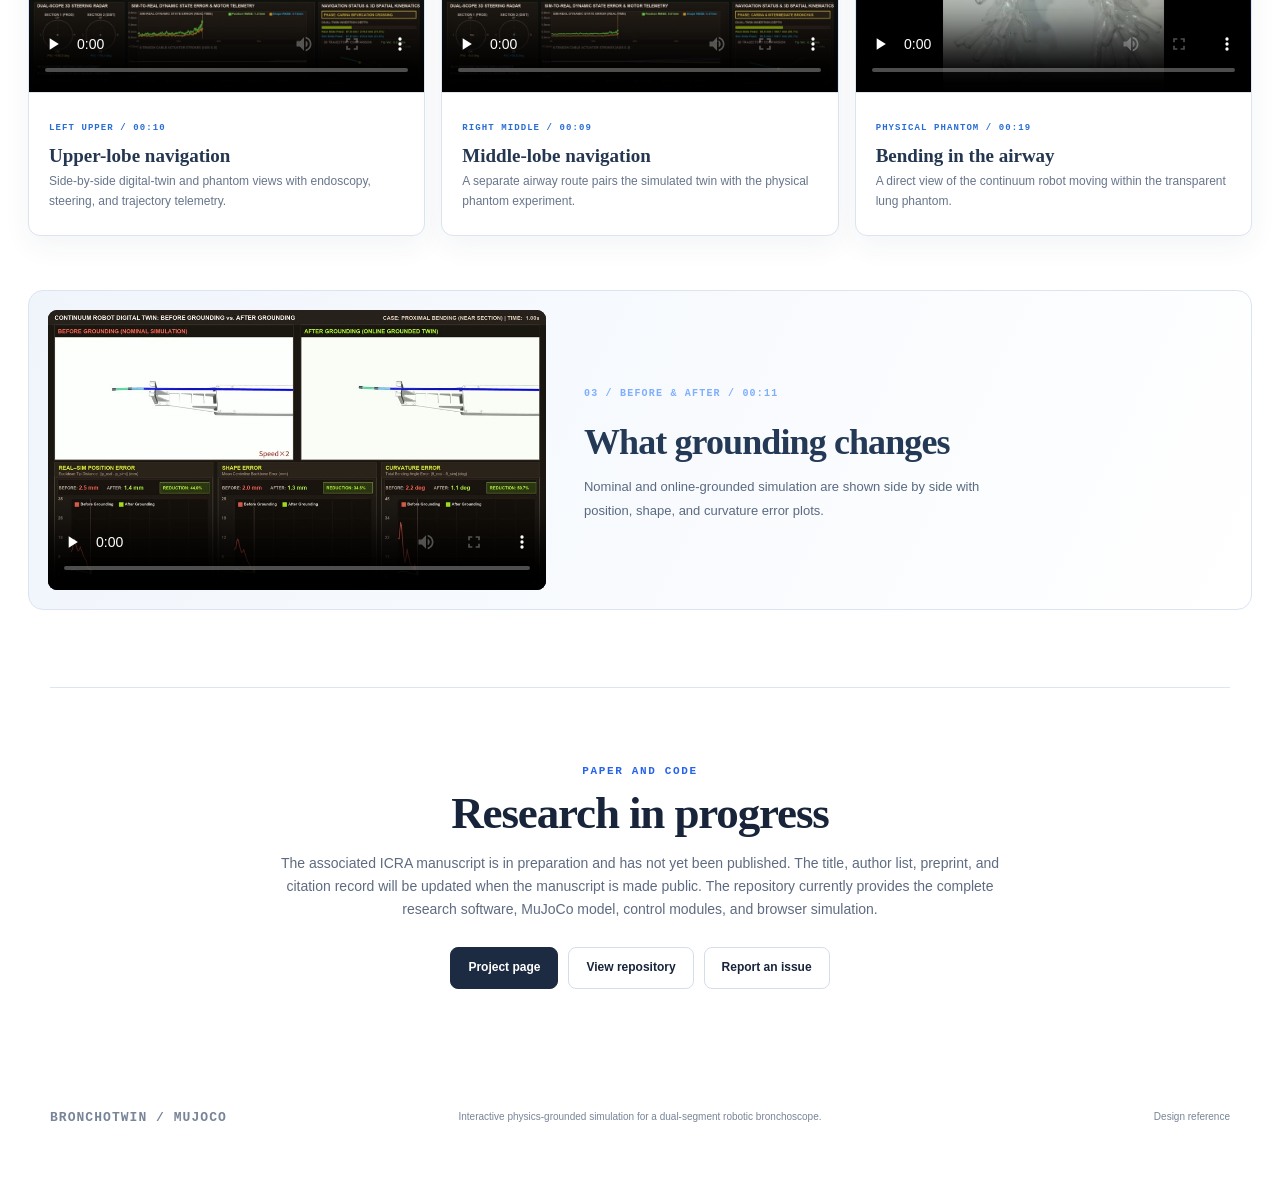
==== commit a09d87b3: "Add curated research video gallery to project site" ====
--- a/docs/site/index.html
+++ b/docs/site/index.html
@@ -9,7 +9,7 @@
   <link rel="icon" href="favicon.svg" type="image/svg+xml">
   <title>BronchoTwin - Multimodal Dynamics Grounding</title>
   <link rel="preconnect" href="https://cdn.jsdelivr.net" crossorigin>
-  <link rel="stylesheet" href="styles.css?v=20">
+  <link rel="stylesheet" href="styles.css?v=21">
   <script type="importmap">
     {
       "imports": {
@@ -27,7 +27,8 @@
       <a href="#overview">Overview</a>
       <a href="#method">Method</a>
       <a href="#results">Results</a>
-      <a href="https://github.com/TanJingV/brnchus_robot">GitHub</a>
+      <a href="#videos">Videos</a>
+      <a href="https://anonymous.4open.science/r/brnchus_robot-AC6D/">GitHub</a>
     </nav>
   </header>
 
@@ -39,8 +40,9 @@
       <p class="affiliation">Dual-Segment Robotic Bronchoscope Research Platform</p>
       <div class="hero-links">
         <a href="#simulation"><span class="link-icon">01</span> Live simulation</a>
-        <a href="https://github.com/TanJingV/brnchus_robot"><span class="link-icon">02</span> Source code</a>
+        <a href="https://anonymous.4open.science/r/brnchus_robot-AC6D/"><span class="link-icon">02</span> Source code</a>
         <a href="sim/bronchoscope_web.xml" download><span class="link-icon">03</span> Web MJCF</a>
+        <a href="#videos"><span class="link-icon">04</span> Research videos</a>
       </div>
       <p class="hero-statement">Ground the dynamics. Predict the response. Execute with confidence.</p>
       <div class="hero-metrics" aria-label="Key project metrics">
@@ -261,14 +263,80 @@
       </figure>
     </section>
 
+    <section id="videos" class="section video-section" aria-labelledby="videos-heading">
+      <div class="section-title">
+        <p class="kicker">RESEARCH VIDEOS</p>
+        <h2 id="videos-heading">From physical motion to the grounded twin</h2>
+        <p>Watch synchronized physical and simulated experiments, segment-level bending, and navigation through a transparent airway phantom. Videos play on demand.</p>
+      </div>
+
+      <div class="video-feature">
+        <div class="video-frame video-frame-feature">
+          <video controls preload="none" playsinline poster="assets/videos/overview.jpg" aria-label="Full research video with robot modeling, dynamics grounding, comparison, and navigation">
+            <source src="assets/videos/overview.mp4" type="video/mp4">
+            Your browser does not support embedded video.
+          </video>
+        </div>
+        <div class="video-feature-copy">
+          <span class="video-index">FEATURE FILM / 01:27</span>
+          <h3>The complete research story</h3>
+          <p>A guided sequence through tendon-driven modeling, online Real-to-Sim grounding, before-and-after comparison, and Sim-to-Real airway navigation.</p>
+          <span class="video-format">PHYSICAL ROBOT + MUJOCO TWIN</span>
+        </div>
+      </div>
+
+      <div class="video-group-heading">
+        <span>01 / ACTUATION</span>
+        <h3>How the two continuum segments bend</h3>
+      </div>
+      <div class="video-grid">
+        <article class="video-card">
+          <div class="video-frame"><video controls preload="none" playsinline poster="assets/videos/proximal.jpg" aria-label="Proximal segment bending, physical robot and MuJoCo twin"><source src="assets/videos/proximal.mp4" type="video/mp4">Your browser does not support embedded video.</video></div>
+          <div class="video-card-copy"><span>PROXIMAL / 00:07</span><h4>Proximal bending</h4><p>Physical motion and the grounded twin shown alongside compass and motor signals.</p></div>
+        </article>
+        <article class="video-card">
+          <div class="video-frame"><video controls preload="none" playsinline poster="assets/videos/distal.jpg" aria-label="Distal segment bending, physical robot and MuJoCo twin"><source src="assets/videos/distal.mp4" type="video/mp4">Your browser does not support embedded video.</video></div>
+          <div class="video-card-copy"><span>DISTAL / 00:07</span><h4>Distal bending</h4><p>The far segment bends while the synchronized actuation and twin state remain visible.</p></div>
+        </article>
+        <article class="video-card">
+          <div class="video-frame"><video controls preload="none" playsinline poster="assets/videos/full-bend.jpg" aria-label="Coordinated dual-segment 180-degree bend"><source src="assets/videos/full-bend.mp4" type="video/mp4">Your browser does not support embedded video.</video></div>
+          <div class="video-card-copy"><span>COORDINATED / 00:11</span><h4>180-degree bend</h4><p>A large coordinated bend demonstrates the combined range of the two active segments.</p></div>
+        </article>
+      </div>
+
+      <div class="video-group-heading">
+        <span>02 / AIRWAY TRIALS</span>
+        <h3>Motion inside the branching anatomy</h3>
+      </div>
+      <div class="video-grid">
+        <article class="video-card">
+          <div class="video-frame"><video controls preload="none" playsinline poster="assets/videos/left-upper.jpg" aria-label="Left upper airway navigation with simulated and physical views"><source src="assets/videos/left-upper.mp4" type="video/mp4">Your browser does not support embedded video.</video></div>
+          <div class="video-card-copy"><span>LEFT UPPER / 00:10</span><h4>Upper-lobe navigation</h4><p>Side-by-side digital-twin and phantom views with endoscopy, steering, and trajectory telemetry.</p></div>
+        </article>
+        <article class="video-card">
+          <div class="video-frame"><video controls preload="none" playsinline poster="assets/videos/right-middle.jpg" aria-label="Right middle airway navigation with simulated and physical views"><source src="assets/videos/right-middle.mp4" type="video/mp4">Your browser does not support embedded video.</video></div>
+          <div class="video-card-copy"><span>RIGHT MIDDLE / 00:09</span><h4>Middle-lobe navigation</h4><p>A separate airway route pairs the simulated twin with the physical phantom experiment.</p></div>
+        </article>
+        <article class="video-card">
+          <div class="video-frame"><video controls preload="none" playsinline poster="assets/videos/airway-bend.jpg" aria-label="Bronchoscope bending inside a transparent airway phantom"><source src="assets/videos/airway-bend.mp4" type="video/mp4">Your browser does not support embedded video.</video></div>
+          <div class="video-card-copy"><span>PHYSICAL PHANTOM / 00:19</span><h4>Bending in the airway</h4><p>A direct view of the continuum robot moving within the transparent lung phantom.</p></div>
+        </article>
+      </div>
+
+      <div class="video-comparison">
+        <div class="video-frame"><video controls preload="none" playsinline poster="assets/videos/comparison.jpg" aria-label="Nominal simulation compared with the online grounded twin"><source src="assets/videos/comparison.mp4" type="video/mp4">Your browser does not support embedded video.</video></div>
+        <div class="video-comparison-copy"><span class="video-index">03 / BEFORE &amp; AFTER / 00:11</span><h3>What grounding changes</h3><p>Nominal and online-grounded simulation are shown side by side with position, shape, and curvature error plots.</p></div>
+      </div>
+    </section>
+
     <section class="section citation-section">
       <p class="kicker">PAPER AND CODE</p>
       <h2>Research in progress</h2>
       <p>The associated ICRA manuscript is in preparation and has not yet been published. The title, author list, preprint, and citation record will be updated when the manuscript is made public. The repository currently provides the complete research software, MuJoCo model, control modules, and browser simulation.</p>
       <div class="citation-links">
         <a class="pill-link dark" href="https://tanjingv.github.io/brnchus_robot/#simulation">Project page</a>
-        <a class="pill-link" href="https://github.com/TanJingV/brnchus_robot">View repository</a>
-        <a class="pill-link" href="https://github.com/TanJingV/brnchus_robot/issues">Report an issue</a>
+        <a class="pill-link" href="https://anonymous.4open.science/r/brnchus_robot-AC6D/">View repository</a>
+        <a class="pill-link" href="https://anonymous.4open.science/r/brnchus_robot-AC6D/issues">Report an issue</a>
       </div>
     </section>
   </main>
--- a/docs/site/styles.css
+++ b/docs/site/styles.css
@@ -0,0 +1,310 @@
+:root {
+  --ink: #18243a;
+  --muted: #59677d;
+  --blue: #2563eb;
+  --line: #dfe5ef;
+  --wash: #f3f6fb;
+  --panel: #101827;
+  --panel-2: #151f30;
+  --panel-line: #2b3950;
+  --magenta: #ed3ab7;
+  --orange: #ff8a25;
+  --green: #62d18f;
+}
+
+* { box-sizing: border-box; }
+html { scroll-behavior: smooth; scroll-padding-top: 78px; }
+body {
+  margin: 0;
+  background: #fff;
+  color: var(--ink);
+  font-family: "Avenir Next", "Segoe UI", "Microsoft YaHei", sans-serif;
+  line-height: 1.65;
+}
+a { color: inherit; text-decoration: none; }
+a:hover { text-decoration: underline; text-underline-offset: 4px; }
+button, input, select { font: inherit; }
+:focus-visible { outline: 3px solid #69b9ff; outline-offset: 3px; }
+
+.site-nav {
+  position: sticky;
+  z-index: 30;
+  top: 0;
+  height: 70px;
+  display: flex;
+  align-items: center;
+  justify-content: space-between;
+  padding: 0 max(28px, calc((100vw - 1240px) / 2));
+  border-bottom: 1px solid rgba(223, 229, 239, .9);
+  background: rgba(255, 255, 255, .88);
+  backdrop-filter: blur(18px) saturate(150%);
+}
+.wordmark { font: 700 13px "SFMono-Regular", Consolas, monospace; letter-spacing: .08em; }
+.wordmark span { color: var(--blue); }
+.site-nav nav { display: flex; gap: 27px; align-items: center; color: #526078; font-size: 13px; font-weight: 600; }
+.site-nav nav a:last-child { padding: 8px 13px; border-radius: 7px; background: #eef3fd; color: #244a8e; }
+
+main { overflow: hidden; }
+.paper-hero {
+  max-width: 1180px;
+  margin: auto;
+  padding: 88px 28px 76px;
+  background: radial-gradient(circle at 50% 5%, rgba(74, 144, 255, .12), transparent 42%);
+  text-align: center;
+}
+.venue, .kicker { margin: 0; color: var(--blue); font: 700 11px "SFMono-Regular", Consolas, monospace; letter-spacing: .15em; }
+h1 { max-width: 1080px; margin: 24px auto 20px; font: 600 clamp(36px, 5.1vw, 61px)/1.03 "Iowan Old Style", "Palatino Linotype", Georgia, serif; letter-spacing: -.042em; text-wrap: balance; }
+.subtitle { margin: 0; color: #4f5f79; font-size: clamp(16px, 2vw, 21px); }
+.affiliation { margin: 25px 0 0; color: #758299; font-size: 13px; }
+.hero-links { display: flex; flex-wrap: wrap; justify-content: center; gap: 12px; margin-top: 36px; }
+.hero-links a { display: flex; min-width: 145px; align-items: center; gap: 10px; padding: 10px 16px; border: 1px solid #d5ddea; border-radius: 9px; background: #fff; box-shadow: 0 6px 18px rgba(31, 50, 82, .05); font-size: 13px; font-weight: 650; }
+.link-icon { display: grid; width: 23px; height: 23px; place-items: center; border-radius: 50%; background: #eaf1ff; color: #275ec8; font-size: 11px; }
+.hero-statement { margin: 49px auto 25px; background: linear-gradient(96deg, #1673ed 25%, #8f5bd8 55%, #ef4e9b 82%); background-clip: text; color: transparent; font: 700 clamp(23px, 3.4vw, 38px)/1.2 "Avenir Next", "Segoe UI", sans-serif; letter-spacing: -.025em; text-wrap: balance; }
+.hero-metrics { display: grid; grid-template-columns: repeat(4, 1fr); max-width: 900px; margin: 34px auto 0; border: 1px solid var(--line); border-radius: 14px; background: rgba(255, 255, 255, .82); box-shadow: 0 13px 40px rgba(31, 50, 82, .07); }
+.hero-metrics div { display: flex; min-height: 88px; align-items: center; justify-content: center; flex-direction: column; padding: 14px; border-right: 1px solid var(--line); }
+.hero-metrics div:last-child { border-right: 0; }
+.hero-metrics b { color: #244a8e; font: 650 22px "Iowan Old Style", Georgia, serif; }
+.hero-metrics span { margin-top: 4px; color: #728096; font-size: 10px; text-transform: uppercase; letter-spacing: .06em; }
+
+.section { width: min(1180px, calc(100% - 56px)); margin: auto; padding: 77px 0; border-top: 1px solid var(--line); }
+.simulation-section { width: min(1320px, calc(100% - 40px)); padding-top: 60px; border: 0; }
+.section-title { text-align: center; }
+.section-title h2, .prose-section > h2, .citation-section h2 { margin: 10px 0 12px; font: 600 clamp(30px, 4vw, 45px)/1.18 "Iowan Old Style", "Palatino Linotype", "Songti SC", serif; letter-spacing: -.025em; }
+.section-title > p:last-child { max-width: 680px; margin: 0 auto 31px; color: var(--muted); font-size: 15px; }
+
+.sim-window { overflow: hidden; border: 1px solid #d5ddea; border-radius: 17px; background: var(--panel); box-shadow: 0 28px 80px rgba(23, 40, 73, .16); }
+.window-bar {
+  height: 48px;
+  display: grid;
+  grid-template-columns: 1fr auto 1fr;
+  align-items: center;
+  padding: 0 17px;
+  border-bottom: 1px solid var(--panel-line);
+  background: #1c2739;
+  color: #b9c4d5;
+  font-size: 12px;
+}
+.window-bar > strong { font: 500 12px "SFMono-Regular", Consolas, monospace; }
+.traffic { display: flex; gap: 7px; }
+.traffic i { width: 11px; height: 11px; border-radius: 50%; background: #ff5f57; }
+.traffic i:nth-child(2) { background: #febc2e; }
+.traffic i:nth-child(3) { background: #28c840; }
+.runtime-state { justify-self: end; display: flex; align-items: center; gap: 8px; color: #aab5c6; }
+.runtime-state > span:first-child { width: 8px; height: 8px; border-radius: 50%; background: #f7b955; box-shadow: 0 0 0 4px rgba(247, 185, 85, .11); }
+.runtime-state > span:first-child.ready { background: var(--green); box-shadow: 0 0 0 4px rgba(98, 209, 143, .12); }
+.runtime-state > span:first-child.error { background: #ff6b6b; }
+.sim-layout { display: grid; grid-template-columns: minmax(0, 1fr) 390px; min-height: 710px; }
+.scene-column { display: flex; min-width: 0; flex-direction: column; border-right: 1px solid var(--panel-line); }
+.scene-stage { position: relative; min-height: 650px; flex: 1; overflow: hidden; background: radial-gradient(circle at 50% 40%, #263c55 0, #172538 48%, #101827 100%); }
+#mujoco-canvas { display: block; width: 100%; height: 100%; cursor: grab; touch-action: none; }
+.scene-stage:active #mujoco-canvas { cursor: grabbing; }
+.scene-badge, .view-help { position: absolute; z-index: 3; color: #bcc7d7; font: 10px "SFMono-Regular", Consolas, monospace; letter-spacing: .08em; pointer-events: none; }
+.scene-badge { top: 18px; left: 20px; }
+.scene-badge span { margin-right: 7px; padding: 3px 7px; border-radius: 12px; background: rgba(98, 209, 143, .15); color: #7ee5a7; }
+.boundary-badge { position: absolute; z-index: 3; top: 17px; right: 19px; display: flex; align-items: center; gap: 7px; padding: 5px 9px; border: 1px solid rgba(98, 209, 143, .28); border-radius: 20px; background: rgba(10, 24, 34, .64); color: #93e7b6; font: 700 8px "SFMono-Regular", Consolas, monospace; letter-spacing: .08em; pointer-events: none; }
+.boundary-badge i { width: 6px; height: 6px; border-radius: 50%; background: var(--green); box-shadow: 0 0 0 4px rgba(98, 209, 143, .11); }
+.boundary-badge.disabled { border-color: rgba(255, 138, 85, .3); color: #ffad82; }
+.boundary-badge.disabled i { background: #ff8a55; box-shadow: 0 0 0 4px rgba(255, 138, 85, .11); }
+.view-help { right: 20px; bottom: 18px; color: #8795a9; }
+.load-panel, .scene-error { position: absolute; z-index: 4; inset: 0; display: flex; align-items: center; justify-content: center; flex-direction: column; background: rgba(16, 24, 39, .94); color: #e7edf6; text-align: center; }
+.load-panel > strong, .scene-error > strong { font-size: 18px; }
+.load-panel p, .scene-error p { max-width: 370px; margin: 8px 24px 17px; color: #91a0b5; font-size: 12px; }
+.load-track { overflow: hidden; width: min(310px, 60%); height: 3px; border-radius: 3px; background: #2e3c50; }
+.load-track i { display: block; width: 12%; height: 100%; background: linear-gradient(90deg, #18a9c7, #6ba5ff); transition: width .25s; }
+.loader-mark { position: relative; width: 62px; height: 39px; margin-bottom: 20px; }
+.loader-mark span { position: absolute; width: 12px; height: 12px; border: 2px solid #70a3ff; border-radius: 50%; animation: load-float 1.3s ease-in-out infinite; }
+.loader-mark span:nth-child(1) { top: 20px; left: 5px; }
+.loader-mark span:nth-child(2) { top: 7px; left: 25px; animation-delay: .15s; }
+.loader-mark span:nth-child(3) { top: 20px; right: 5px; animation-delay: .3s; }
+@keyframes load-float { 50% { transform: translateY(-7px); border-color: #44d5d2; } }
+.load-panel[hidden], .scene-error[hidden] { display: none; }
+.telemetry { height: 60px; display: grid; grid-template-columns: repeat(5, 1fr); border-top: 1px solid var(--panel-line); background: #111a2a; }
+.telemetry div { display: flex; justify-content: center; flex-direction: column; padding-left: 17px; border-right: 1px solid var(--panel-line); }
+.telemetry div:last-child { border: 0; }
+.telemetry span { color: #697a92; font: 9px "SFMono-Regular", Consolas, monospace; letter-spacing: .1em; }
+.telemetry b { margin-top: 3px; color: #cdd6e4; font: 600 12px "SFMono-Regular", Consolas, monospace; }
+.control-rail { padding: 20px; background: var(--panel-2); color: #e6ecf5; }
+.control-heading { display: flex; align-items: center; justify-content: space-between; margin-bottom: 9px; color: #dce4ef; font: 700 10px "SFMono-Regular", Consolas, monospace; letter-spacing: .11em; }
+.control-heading em { color: #718198; font-size: 8px; font-style: normal; }
+.tip-card { margin-bottom: 17px; }
+#tip-canvas { display: block; width: 100%; height: 145px; border: 1px solid #34445d; border-radius: 9px; background: #0b111c; }
+.comp-grid { display: grid; grid-template-columns: 1fr 1fr; gap: 13px; }
+.compass-card { padding: 12px 11px 10px; border: 1px solid #2e3d54; border-radius: 10px; background: #111a29; }
+.compass-pad { position: relative; width: min(132px, 100%); aspect-ratio: 1; margin: 4px auto 9px; border: 1px solid #556277; border-radius: 50%; background: radial-gradient(circle, rgba(255, 255, 255, .05), transparent 50%); cursor: crosshair; touch-action: none; }
+.axis { position: absolute; background: #344156; pointer-events: none; }
+.axis.horizontal { top: 50%; right: 8%; left: 8%; height: 1px; }
+.axis.vertical { top: 8%; bottom: 8%; left: 50%; width: 1px; }
+.compass-pad::after { position: absolute; inset: 19%; border: 1px dashed #344156; border-radius: 50%; content: ""; }
+.compass-knob { position: absolute; z-index: 2; top: 50%; left: 50%; width: 22px; height: 22px; padding: 0; border: 2px solid #fff; border-radius: 50%; background: var(--magenta); box-shadow: 0 0 0 5px rgba(237, 58, 183, .18), 0 4px 12px rgba(0, 0, 0, .4); transform: translate(-50%, -50%); pointer-events: none; }
+.orange .compass-knob { background: var(--orange); box-shadow: 0 0 0 5px rgba(255, 138, 37, .17), 0 4px 12px rgba(0, 0, 0, .4); }
+.wire { position: absolute; z-index: 1; color: #8b98aa; font: 8px "SFMono-Regular", Consolas, monospace; pointer-events: none; }
+.w1 { right: 4px; top: 48%; } .w2 { left: 15%; top: 10%; } .w3 { left: 15%; bottom: 9%; }
+.w4 { right: 14%; top: 9%; } .w5 { left: 3px; top: 48%; } .w6 { right: 14%; bottom: 9%; }
+.compass-readout { display: flex; align-items: center; justify-content: space-between; color: #6f8097; font: 8px "SFMono-Regular", Consolas, monospace; }
+.compass-readout b { color: #d3dce8; font-size: 10px; }
+.insertion-control { margin-top: 17px; padding: 14px; border: 1px solid #2e3d54; border-radius: 10px; background: #111a29; }
+.insertion-control label { display: flex; justify-content: space-between; color: #8c9ab0; font: 700 9px "SFMono-Regular", Consolas, monospace; letter-spacing: .1em; }
+.insertion-control output { color: #dce5f0; }
+.insertion-control input { width: 100%; margin: 16px 0 3px; accent-color: #4f91ff; }
+.range-labels { display: flex; justify-content: space-between; color: #596a82; font: 8px "SFMono-Regular", Consolas, monospace; }
+.motor-card { margin-top: 13px; padding: 12px; border: 1px solid #2e3d54; border-radius: 10px; background: #111a29; }
+#motor-chart { display: block; width: 100%; height: 118px; border-radius: 6px; background: #0d1522; }
+.motor-legend { display: flex; justify-content: space-between; gap: 5px; margin-top: 8px; color: #8593a7; font: 700 8px "SFMono-Regular", Consolas, monospace; }
+.motor-legend span { display: flex; align-items: center; gap: 4px; }
+.motor-legend span::before { width: 7px; height: 2px; border-radius: 2px; background: var(--motor-color); content: ""; }
+.button-grid { display: grid; grid-template-columns: 1fr 1fr; gap: 8px; margin-top: 13px; }
+.control-button { min-height: 37px; padding: 8px 12px; border: 1px solid #41516a; border-radius: 7px; background: transparent; color: #c9d3e1; font-size: 11px; font-weight: 650; cursor: pointer; }
+.control-button:hover:not(:disabled) { border-color: #6d86a7; background: #213047; }
+.control-button.primary { border-color: #3979e6; background: #2d6bd5; color: #fff; }
+.control-button.active { border-color: #38745a; color: #80dda6; }
+.control-button:disabled { cursor: not-allowed; opacity: .45; }
+.runtime-note { display: flex; gap: 10px; margin-top: 16px; padding: 11px; border-radius: 8px; background: #111a29; color: #728198; }
+.runtime-note .pulse { flex: 0 0 auto; width: 7px; height: 7px; margin-top: 6px; border-radius: 50%; background: var(--green); box-shadow: 0 0 0 4px rgba(98, 209, 143, .09); }
+.runtime-note p { margin: 0; font-size: 9px; line-height: 1.6; }
+.runtime-note b { color: #aab8ca; font-family: "SFMono-Regular", Consolas, monospace; font-weight: 600; }
+.figure-caption, .model-figure figcaption { max-width: 1000px; margin: 18px auto 0; color: #6d788b; font-size: 12px; }
+.figure-caption b, .model-figure figcaption b { color: #39485f; }
+.prose-section { text-align: center; }
+.abstract-copy { max-width: 860px; margin: 20px auto 45px; color: #46566f; font-family: "Iowan Old Style", "Songti SC", serif; font-size: 18px; line-height: 2; text-align: left; }
+.contribution-grid { display: grid; grid-template-columns: repeat(3, 1fr); gap: 18px; text-align: left; }
+.contribution-grid article { padding: 26px; border-radius: 12px; background: var(--wash); }
+.contribution-grid article > b { color: var(--blue); font: 700 11px "SFMono-Regular", Consolas, monospace; }
+.contribution-grid h3 { margin: 13px 0 8px; font-size: 16px; }
+.contribution-grid p { margin: 0; color: #647188; font-size: 13px; }
+.contribution-section { text-align: center; }
+.contribution-section > h2 { max-width: 850px; margin: 10px auto 35px; font: 600 clamp(30px, 4vw, 45px)/1.18 "Iowan Old Style", Georgia, serif; letter-spacing: -.025em; }
+.paper-figure { margin: 0; }
+.paper-figure img { display: block; width: 100%; border: 1px solid var(--line); border-radius: 12px; background: #fff; }
+.paper-figure figcaption { margin: 11px 8px 0; color: #6d788b; font-size: 11px; line-height: 1.6; text-align: left; }
+.paper-figure figcaption b { color: #39485f; }
+.paper-figure.wide { max-width: 1080px; margin: 44px auto 0; }
+.paper-grid { display: grid; grid-template-columns: minmax(0, .9fr) minmax(0, 1.1fr); align-items: center; gap: 58px; margin-top: 35px; }
+.paper-grid.reverse { grid-template-columns: minmax(0, 1fr) minmax(0, .92fr); }
+.method-copy { color: #536078; font-size: 14px; line-height: 1.85; }
+.method-copy h2 { margin: 9px 0 18px; color: var(--ink); font: 600 clamp(30px, 4vw, 44px)/1.16 "Iowan Old Style", Georgia, serif; letter-spacing: -.025em; }
+.method-copy p { margin: 0 0 20px; }
+.parameter-card { display: grid; grid-template-columns: 90px 1fr; gap: 8px 15px; margin: 24px 0; padding: 22px; border: 1px solid #d8e0ec; border-radius: 12px; background: linear-gradient(145deg, #f5f8fd, #fff); }
+.parameter-card > span { grid-column: 1 / -1; margin-bottom: 6px; color: #2b63c8; font: 700 10px "SFMono-Regular", Consolas, monospace; letter-spacing: .12em; }
+.parameter-card code { color: #24344d; font: 650 12px "SFMono-Regular", Consolas, monospace; }
+.parameter-card small { color: #728096; font-size: 11px; }
+.network-section, .results-section { width: min(1240px, calc(100% - 56px)); }
+.validation-section { width: min(1120px, calc(100% - 56px)); }
+.feature-figure { margin-top: 58px !important; }
+.result-cards { display: grid; grid-template-columns: repeat(4, 1fr); gap: 13px; margin-top: 38px; }
+.result-cards article { display: flex; min-height: 178px; align-items: center; justify-content: center; flex-direction: column; padding: 23px; border: 1px solid #dce3ee; border-radius: 13px; background: linear-gradient(145deg, #f7f9fd, #fff); text-align: center; }
+.result-cards b { background: linear-gradient(100deg, #146ee8, #a94fd2); background-clip: text; color: transparent; font: 700 31px "Iowan Old Style", Georgia, serif; }
+.result-cards span { margin: 11px 0 6px; color: #26364f; font-size: 13px; font-weight: 700; line-height: 1.35; }
+.result-cards small { color: #758299; font-size: 10px; line-height: 1.5; }
+.result-statement { max-width: 800px; margin: 70px auto 15px; background: linear-gradient(98deg, #146ee8, #9459d6 55%, #ed528e); background-clip: text; color: transparent; font: 700 clamp(24px, 3.5vw, 39px)/1.25 "Avenir Next", "Segoe UI", sans-serif; text-align: center; text-wrap: balance; }
+.video-section { width: min(1240px, calc(100% - 56px)); }
+.video-section .section-title { max-width: 850px; margin: 0 auto 36px; }
+.video-section .section-title > p:last-child { margin-bottom: 0; }
+.video-frame { overflow: hidden; aspect-ratio: 16 / 9; background: #0b1424; }
+.video-frame video { display: block; width: 100%; height: 100%; object-fit: contain; }
+.video-feature { display: grid; grid-template-columns: minmax(0, 1.65fr) minmax(280px, .75fr); overflow: hidden; border: 1px solid #263b58; border-radius: 16px; background: #112138; box-shadow: 0 25px 70px rgba(18, 39, 70, .17); }
+.video-frame-feature { aspect-ratio: 16 / 9; }
+.video-feature-copy { display: flex; align-items: flex-start; justify-content: center; flex-direction: column; padding: clamp(25px, 4vw, 52px); color: #f1f5fb; background: radial-gradient(circle at 100% 0, rgba(71, 131, 220, .28), transparent 48%), #112138; }
+.video-index, .video-format, .video-group-heading > span, .video-card-copy > span { font: 700 10px "SFMono-Regular", Consolas, monospace; letter-spacing: .12em; }
+.video-index { color: #7eafff; }
+.video-feature-copy h3, .video-comparison-copy h3 { margin: 18px 0 12px; font: 600 clamp(25px, 3vw, 36px)/1.14 "Iowan Old Style", Georgia, serif; letter-spacing: -.025em; }
+.video-feature-copy p, .video-comparison-copy p { margin: 0; color: #b5c4d9; font-size: 13px; line-height: 1.8; }
+.video-format { margin-top: 32px; color: #87d4d6; font-size: 9px; }
+.video-group-heading { display: flex; align-items: baseline; justify-content: space-between; gap: 20px; margin: 57px 0 19px; padding-bottom: 13px; border-bottom: 1px solid var(--line); }
+.video-group-heading > span { color: #2866cc; white-space: nowrap; }
+.video-group-heading h3 { margin: 0; color: #23334c; font: 600 clamp(20px, 2.5vw, 29px)/1.2 "Iowan Old Style", Georgia, serif; }
+.video-grid { display: grid; grid-template-columns: repeat(3, minmax(0, 1fr)); gap: 16px; }
+.video-card { overflow: hidden; border: 1px solid #dce4ef; border-radius: 12px; background: #fff; box-shadow: 0 10px 28px rgba(28, 50, 82, .055); }
+.video-card .video-frame { border-bottom: 1px solid #dce4ef; }
+.video-card-copy { padding: 19px 20px 23px; }
+.video-card-copy > span { color: #2a6ed5; font-size: 9px; }
+.video-card-copy h4 { margin: 7px 0 5px; color: #253650; font: 650 19px "Iowan Old Style", Georgia, serif; }
+.video-card-copy p { margin: 0; color: #67758b; font-size: 12px; line-height: 1.65; }
+.video-comparison { display: grid; grid-template-columns: minmax(0, .95fr) minmax(0, 1.2fr); align-items: center; gap: 38px; margin-top: 54px; padding: 19px 38px 19px 19px; border: 1px solid #dbe4f0; border-radius: 15px; background: linear-gradient(115deg, #f0f5fc, #fff); }
+.video-comparison .video-frame { border-radius: 9px; }
+.video-comparison-copy h3 { color: #243955; }
+.video-comparison-copy p { max-width: 410px; color: #596a81; }
+.model-figure { margin: 32px 0 0; }
+.model-figure img { display: block; width: 100%; border: 1px solid var(--line); border-radius: 13px; background: #fafbfc; }
+.citation-section { text-align: center; }
+.citation-section > p:not(.kicker) { max-width: 720px; margin: auto; color: #5e6b80; font-size: 14px; }
+.citation-links { display: flex; justify-content: center; gap: 10px; margin-top: 26px; }
+.pill-link { padding: 10px 17px; border: 1px solid #d5ddea; border-radius: 8px; font-size: 12px; font-weight: 650; }
+.pill-link.dark { border-color: #1d2b42; background: #1d2b42; color: #fff; }
+footer { display: grid; grid-template-columns: 1fr 2fr 1fr; align-items: center; gap: 35px; width: min(1180px, calc(100% - 56px)); margin: auto; padding: 33px 0; color: #788498; font-size: 10px; }
+footer p { text-align: center; }
+footer > a:last-child { text-align: right; }
+
+@media (max-width: 1050px) {
+  .sim-layout { grid-template-columns: minmax(0, 1fr) 340px; }
+  .scene-stage { min-height: 590px; }
+  .comp-grid { grid-template-columns: 1fr; }
+  .compass-pad { width: 112px; }
+  .tip-card { display: none; }
+}
+.split { display: flex; align-items: end; justify-content: space-between; gap: 60px; text-align: left; }
+.split > div { max-width: 700px; }
+.split > p { max-width: 330px !important; margin: 0 0 10px !important; }
+
+@media (max-width: 820px) {
+  .site-nav { padding: 0 20px; }
+  .site-nav nav { gap: 16px; }
+  .site-nav nav a:nth-child(2), .site-nav nav a:nth-child(3) { display: none; }
+  .sim-layout { display: block; }
+  .scene-column { border-right: 0; }
+  .scene-stage { min-height: 520px; }
+  .control-rail { border-top: 1px solid var(--panel-line); }
+  .tip-card { display: block; }
+  .comp-grid { grid-template-columns: 1fr 1fr; }
+  .compass-pad { width: 135px; }
+  .split { display: block; }
+  .split > p { max-width: 680px !important; }
+  .contribution-grid { grid-template-columns: 1fr; }
+  .paper-grid, .paper-grid.reverse { grid-template-columns: 1fr; }
+  .result-cards { grid-template-columns: 1fr 1fr; }
+  .video-feature { grid-template-columns: 1fr; }
+  .video-feature-copy { padding: 27px 30px; }
+  .video-format { margin-top: 18px; }
+  .video-grid { grid-template-columns: repeat(2, minmax(0, 1fr)); }
+  .video-comparison { grid-template-columns: 1fr; gap: 20px; padding: 18px; }
+  .video-comparison-copy { padding: 0 8px 10px; }
+  .hero-metrics { grid-template-columns: 1fr 1fr; }
+  .hero-metrics div:nth-child(2) { border-right: 0; }
+  .hero-metrics div:nth-child(-n+2) { border-bottom: 1px solid var(--line); }
+  footer { grid-template-columns: 1fr; text-align: center; }
+  footer > a:last-child { text-align: center; }
+}
+@media (max-width: 560px) {
+  .site-nav { padding: 0 20px; }
+  .site-nav nav a:not(:nth-last-child(2)):not(:last-child) { display: none; }
+  .wordmark { font-size: 11px; }
+  .paper-hero { padding: 64px 20px 55px; }
+  .paper-hero h1 { font-size: 39px; }
+  .hero-links a { min-width: calc(50% - 6px); justify-content: center; }
+  .section { width: calc(100% - 28px); padding: 55px 0; }
+  .simulation-section { width: 100%; }
+  .simulation-section > .section-title, .simulation-section > .figure-caption { padding-inline: 16px; }
+  .sim-window { border-right: 0; border-left: 0; border-radius: 0; }
+  .window-bar { grid-template-columns: 1fr 1fr; }
+  .window-bar > strong { display: none; }
+  .scene-stage { min-height: 450px; }
+  .telemetry { grid-template-columns: repeat(4, 1fr); }
+  .telemetry div:nth-child(5) { display: none; }
+  .comp-grid { gap: 8px; }
+  .compass-pad { width: min(128px, 100%); }
+  .abstract-copy { font-size: 16px; }
+  .citation-links { flex-direction: column; }
+  .runtime-note { display: none; }
+  .boundary-badge { top: 49px; right: 12px; }
+  .hero-metrics { grid-template-columns: 1fr; }
+  .hero-metrics div { border-right: 0; border-bottom: 1px solid var(--line); }
+  .hero-metrics div:last-child { border-bottom: 0; }
+  .result-cards { grid-template-columns: 1fr; }
+  .video-grid { grid-template-columns: 1fr; }
+  .video-group-heading { display: block; margin-top: 45px; }
+  .video-group-heading h3 { margin-top: 8px; }
+  .video-feature-copy { padding: 25px; }
+}
+@media (prefers-reduced-motion: reduce) {
+  html { scroll-behavior: auto; }
+  .loader-mark span { animation: none; }
+}
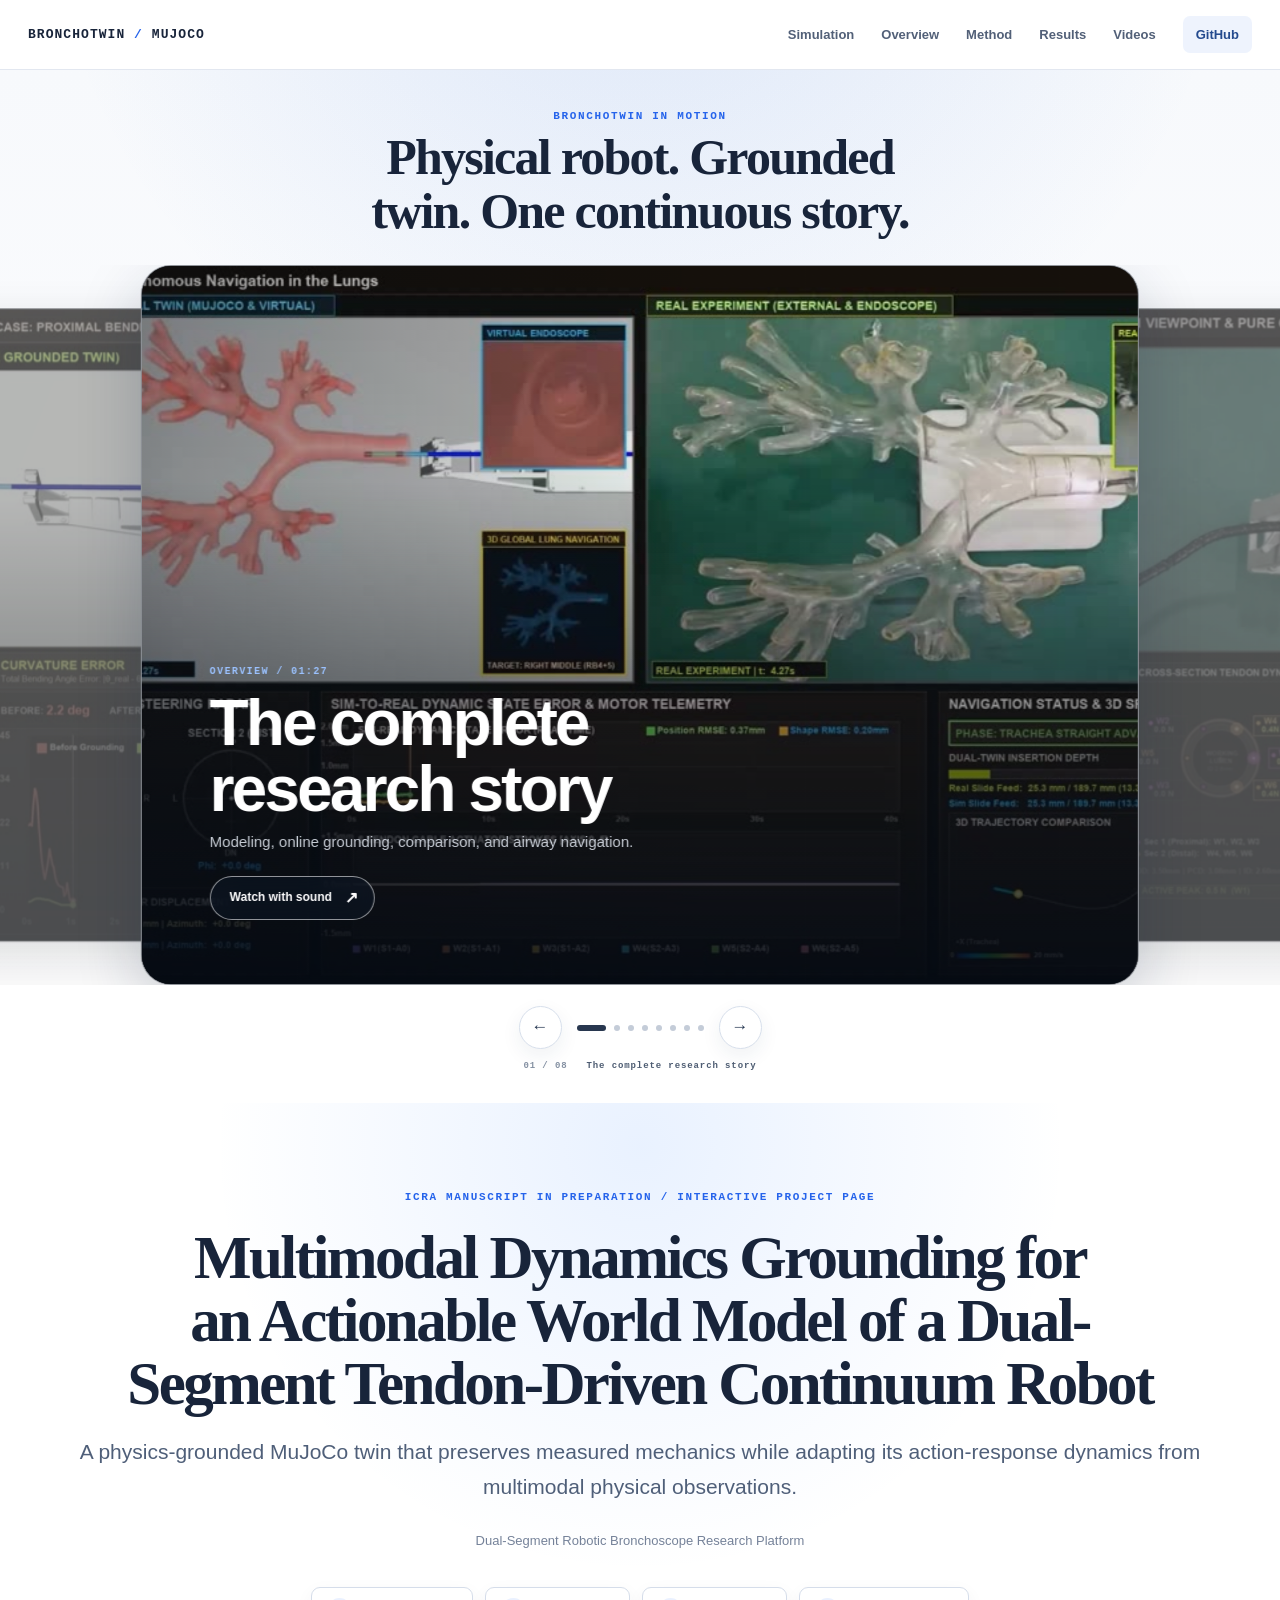
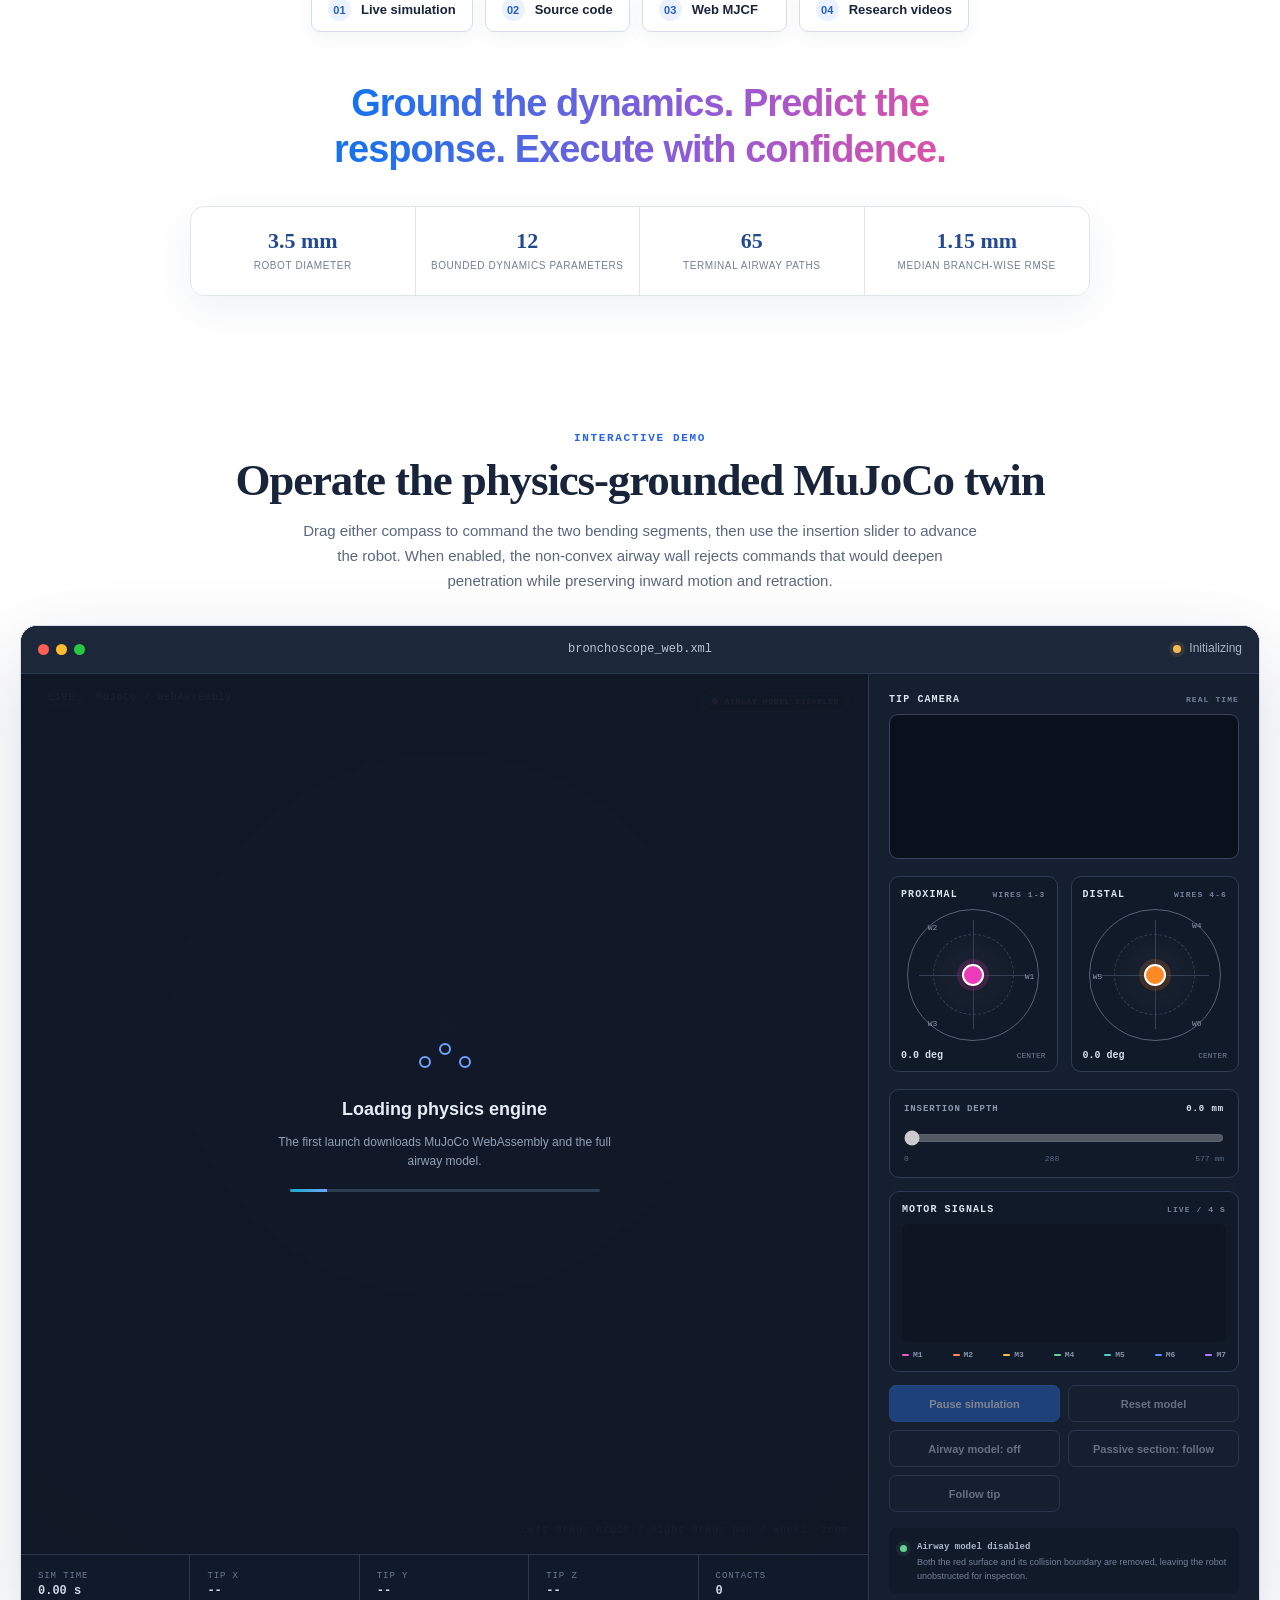
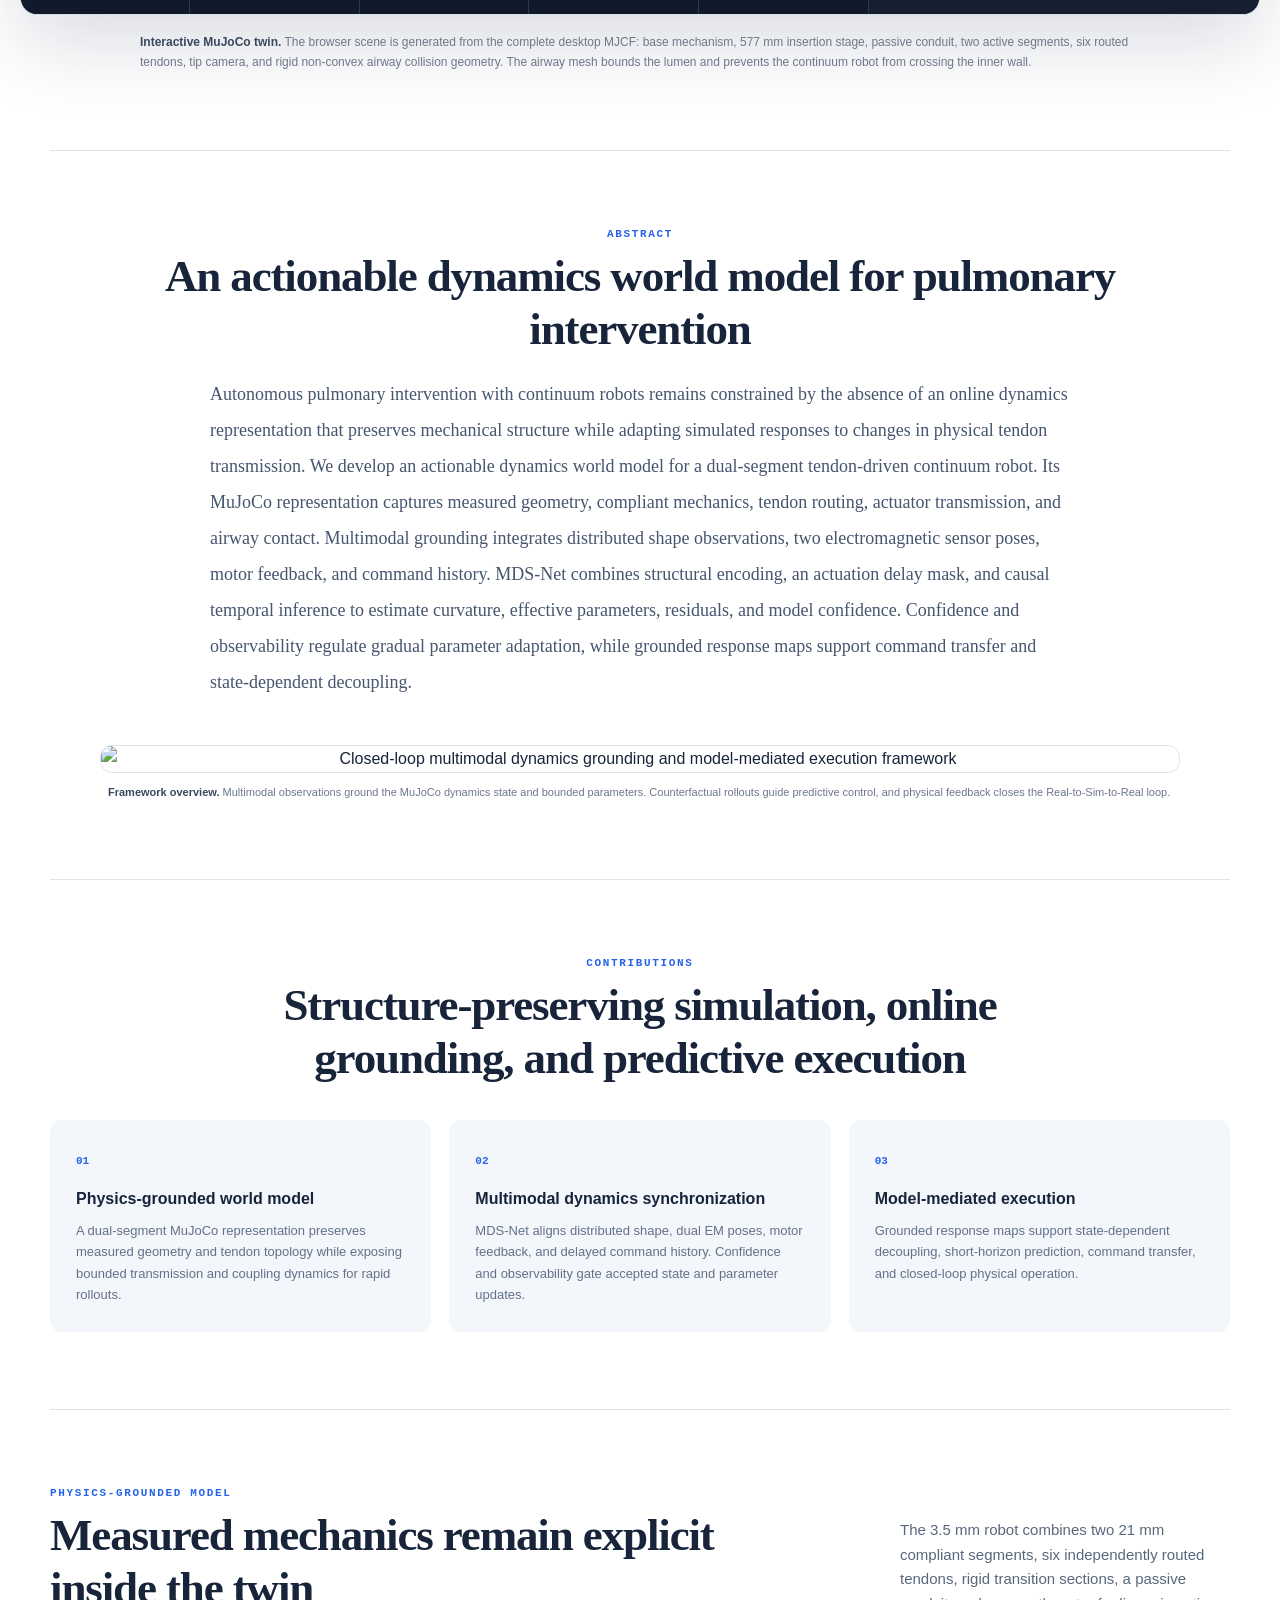
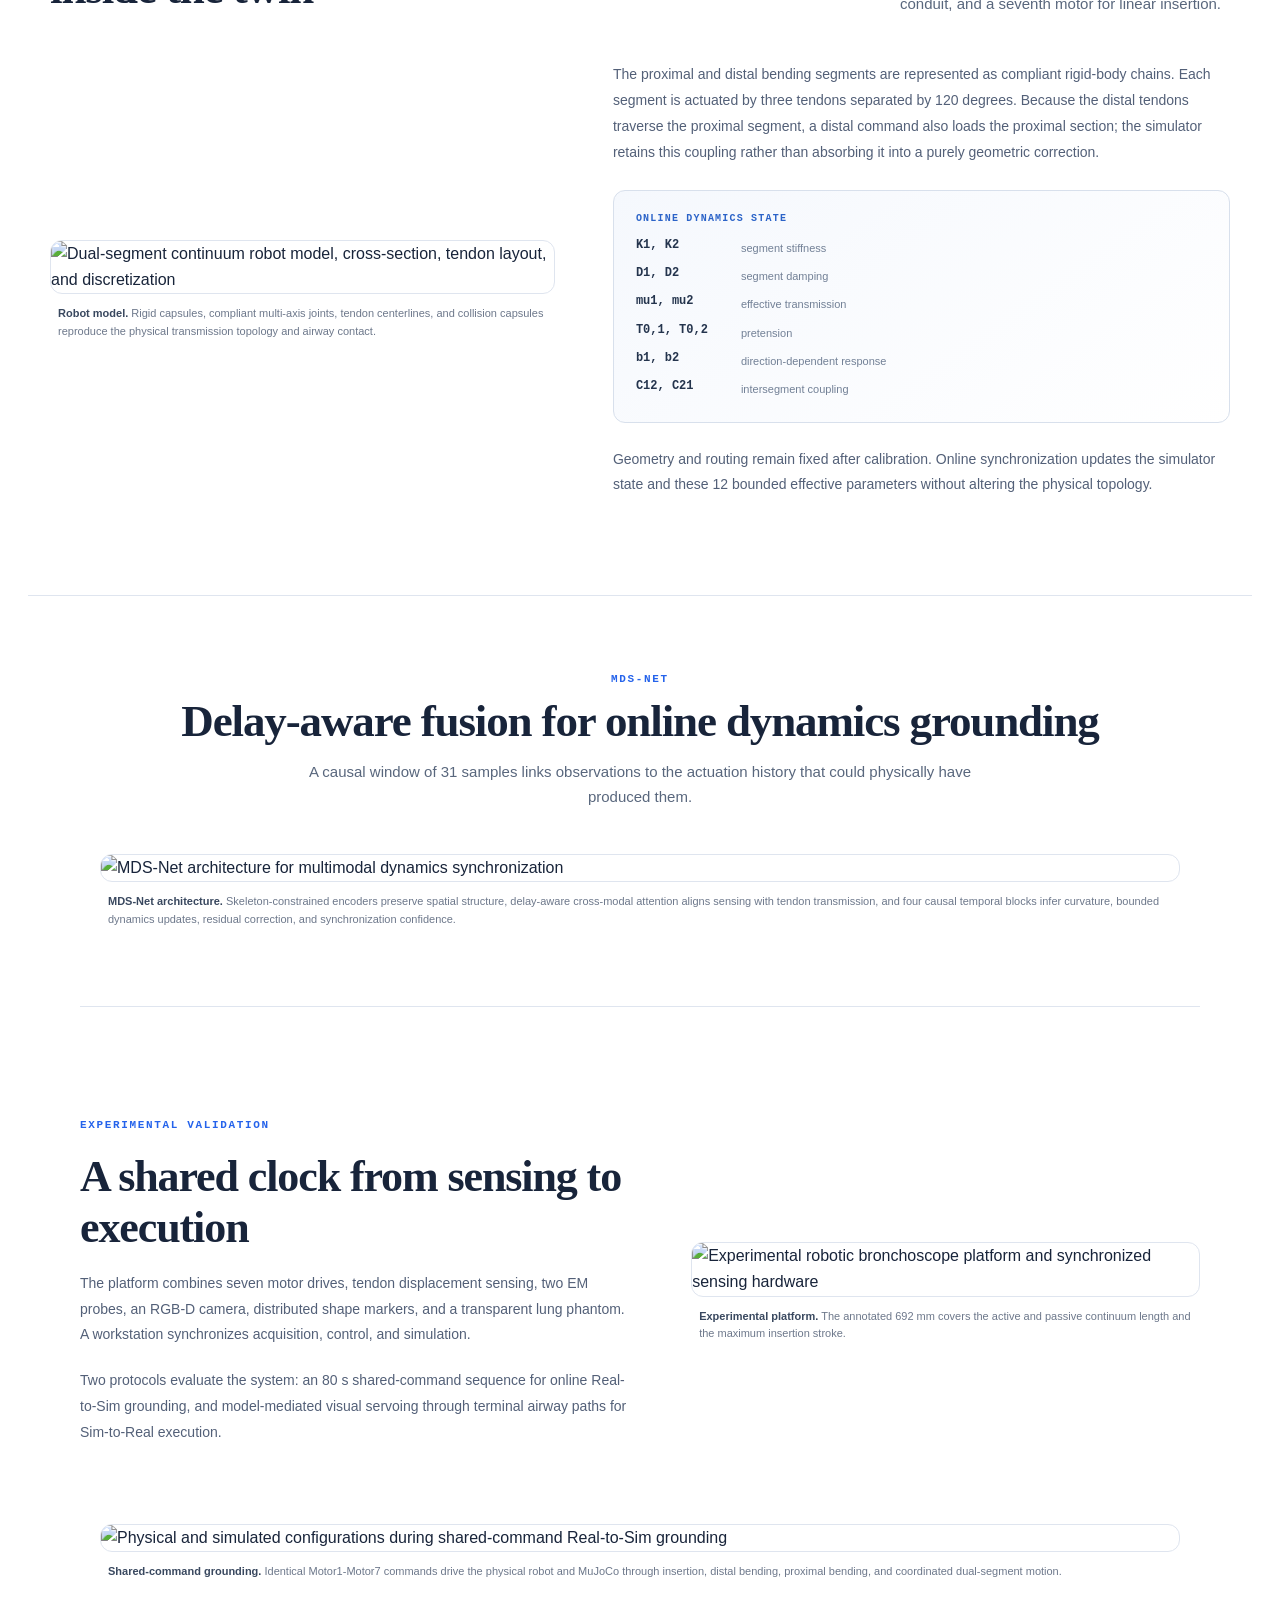
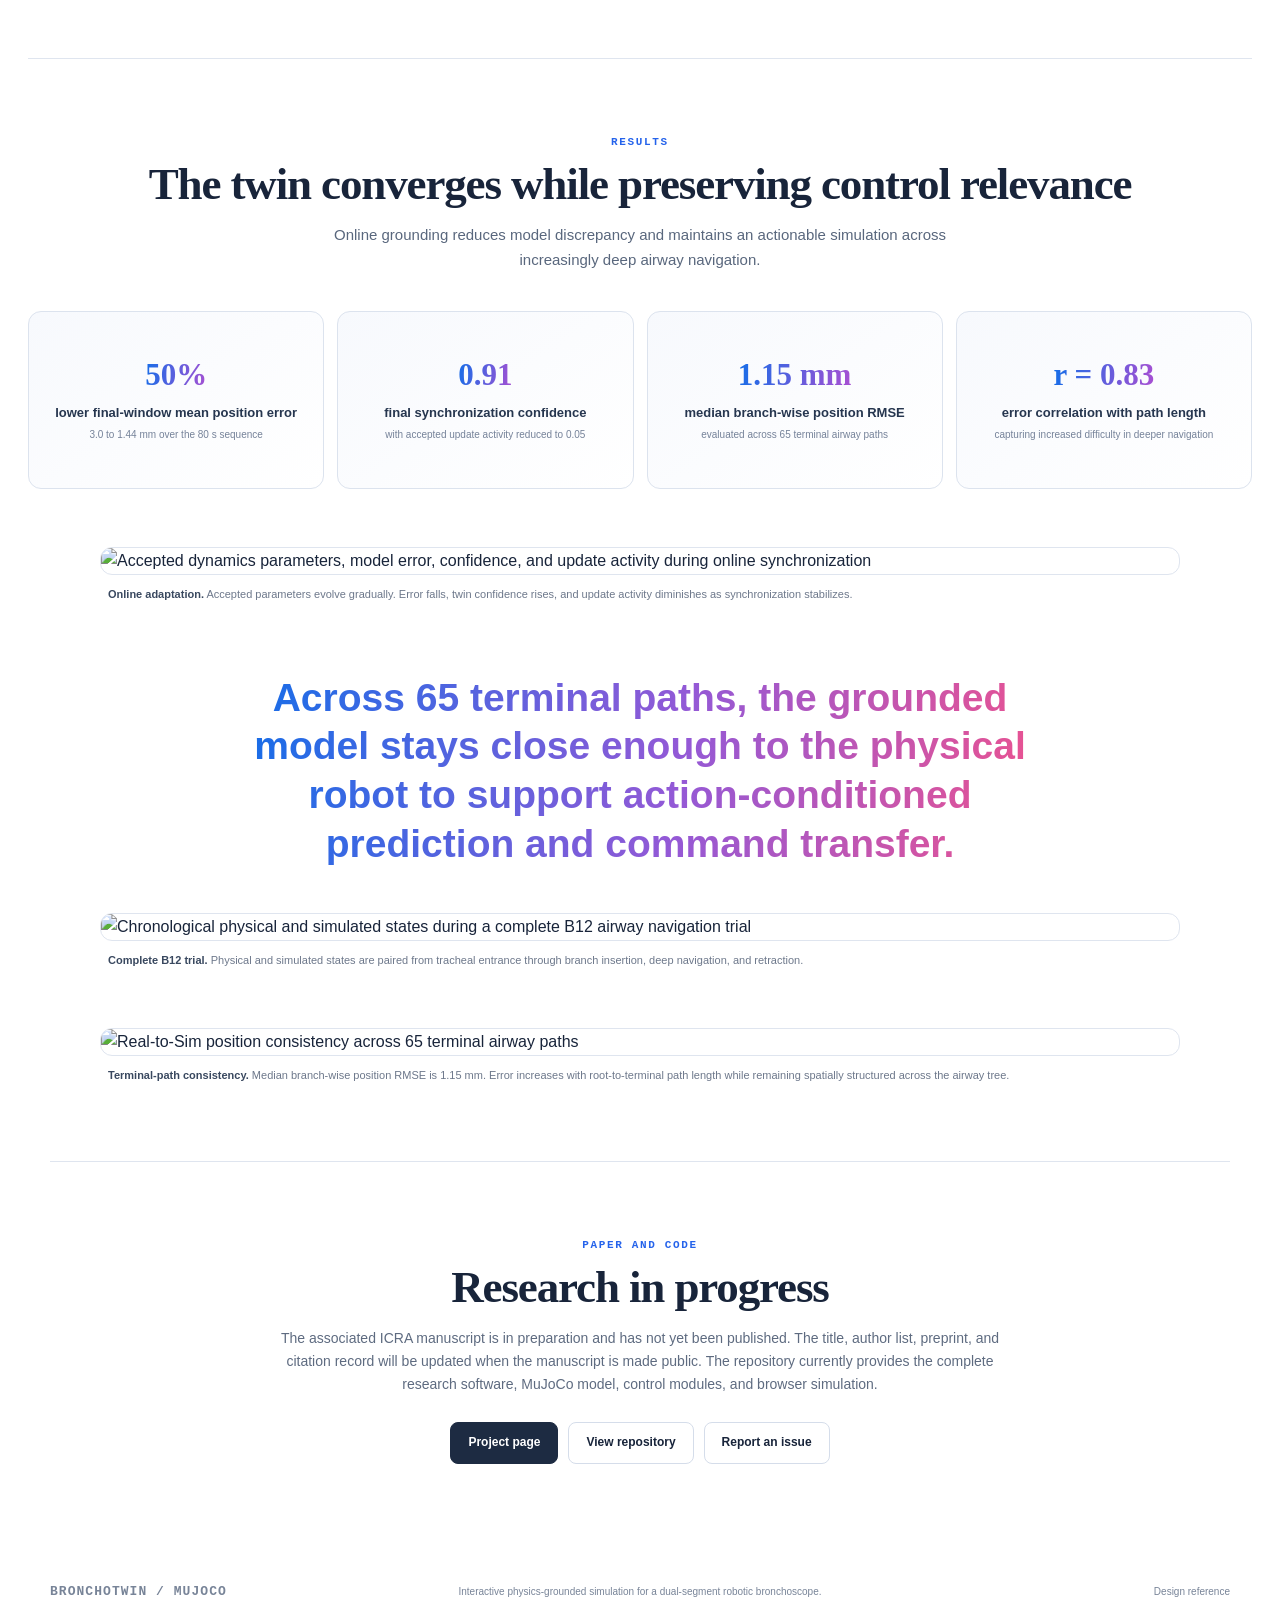
==== commit d49bebe8: "Move research videos into immersive homepage carousel" ====
--- a/docs/site/index.html
+++ b/docs/site/index.html
@@ -9,7 +9,7 @@
   <link rel="icon" href="favicon.svg" type="image/svg+xml">
   <title>BronchoTwin - Multimodal Dynamics Grounding</title>
   <link rel="preconnect" href="https://cdn.jsdelivr.net" crossorigin>
-  <link rel="stylesheet" href="styles.css?v=21">
+  <link rel="stylesheet" href="styles.css?v=22">
   <script type="importmap">
     {
       "imports": {
@@ -33,6 +33,64 @@
   </header>
 
   <main id="top">
+    <section id="videos" class="showcase-hero" aria-labelledby="showcase-title">
+      <div class="showcase-intro">
+        <p class="kicker">BRONCHOTWIN IN MOTION</p>
+        <h2 id="showcase-title">Physical robot. Grounded twin. One continuous story.</h2>
+      </div>
+      <div class="showcase-stage" aria-roledescription="carousel" aria-label="Research video highlights">
+        <div class="showcase-slides">
+          <article class="showcase-slide is-active" data-title="The complete research story" data-label="OVERVIEW / 01:27" data-src="assets/videos/overview.mp4" style="--slot: 0">
+            <video muted loop playsinline preload="none" poster="assets/videos/overview.jpg" data-src="assets/videos/overview.mp4" data-start="75"></video>
+            <button class="showcase-select" type="button" aria-label="Show the complete research story"></button>
+            <div class="showcase-shade"></div>
+            <div class="showcase-copy"><span>OVERVIEW / 01:27</span><h3>The complete research story</h3><p>Modeling, online grounding, comparison, and airway navigation.</p><button class="showcase-watch" type="button">Watch with sound <i aria-hidden="true">&#8599;</i></button></div>
+          </article>
+          <article class="showcase-slide" data-title="Proximal bending" data-label="ACTUATION / 00:07" data-src="assets/videos/proximal.mp4" style="--slot: 1">
+            <video muted loop playsinline preload="none" poster="assets/videos/proximal.jpg" data-src="assets/videos/proximal.mp4"></video>
+            <button class="showcase-select" type="button" aria-label="Show proximal bending"></button><div class="showcase-shade"></div>
+            <div class="showcase-copy"><span>ACTUATION / 00:07</span><h3>Proximal bending</h3><p>Physical response and grounded MuJoCo state in one synchronized view.</p><button class="showcase-watch" type="button">Watch with sound <i aria-hidden="true">&#8599;</i></button></div>
+          </article>
+          <article class="showcase-slide" data-title="Distal bending" data-label="ACTUATION / 00:07" data-src="assets/videos/distal.mp4" style="--slot: 2">
+            <video muted loop playsinline preload="none" poster="assets/videos/distal.jpg" data-src="assets/videos/distal.mp4"></video>
+            <button class="showcase-select" type="button" aria-label="Show distal bending"></button><div class="showcase-shade"></div>
+            <div class="showcase-copy"><span>ACTUATION / 00:07</span><h3>Distal bending</h3><p>Independent far-segment motion with live tendon and motor telemetry.</p><button class="showcase-watch" type="button">Watch with sound <i aria-hidden="true">&#8599;</i></button></div>
+          </article>
+          <article class="showcase-slide" data-title="180-degree coordinated bend" data-label="FULL RANGE / 00:11" data-src="assets/videos/full-bend.mp4" style="--slot: 3">
+            <video muted loop playsinline preload="none" poster="assets/videos/full-bend.jpg" data-src="assets/videos/full-bend.mp4"></video>
+            <button class="showcase-select" type="button" aria-label="Show 180-degree coordinated bend"></button><div class="showcase-shade"></div>
+            <div class="showcase-copy"><span>FULL RANGE / 00:11</span><h3>180-degree coordinated bend</h3><p>The two continuum segments combine to reach a large-curvature configuration.</p><button class="showcase-watch" type="button">Watch with sound <i aria-hidden="true">&#8599;</i></button></div>
+          </article>
+          <article class="showcase-slide" data-title="Upper-lobe navigation" data-label="AIRWAY TRIAL / 00:10" data-src="assets/videos/left-upper.mp4" style="--slot: 4">
+            <video muted loop playsinline preload="none" poster="assets/videos/left-upper.jpg" data-src="assets/videos/left-upper.mp4"></video>
+            <button class="showcase-select" type="button" aria-label="Show upper-lobe navigation"></button><div class="showcase-shade"></div>
+            <div class="showcase-copy"><span>AIRWAY TRIAL / 00:10</span><h3>Upper-lobe navigation</h3><p>Digital-twin and phantom views stay aligned through a branching path.</p><button class="showcase-watch" type="button">Watch with sound <i aria-hidden="true">&#8599;</i></button></div>
+          </article>
+          <article class="showcase-slide" data-title="Middle-lobe navigation" data-label="AIRWAY TRIAL / 00:09" data-src="assets/videos/right-middle.mp4" style="--slot: 5">
+            <video muted loop playsinline preload="none" poster="assets/videos/right-middle.jpg" data-src="assets/videos/right-middle.mp4"></video>
+            <button class="showcase-select" type="button" aria-label="Show middle-lobe navigation"></button><div class="showcase-shade"></div>
+            <div class="showcase-copy"><span>AIRWAY TRIAL / 00:09</span><h3>Middle-lobe navigation</h3><p>Simulation, physical motion, endoscopy, and steering telemetry together.</p><button class="showcase-watch" type="button">Watch with sound <i aria-hidden="true">&#8599;</i></button></div>
+          </article>
+          <article class="showcase-slide" data-title="Bending inside the airway" data-label="PHYSICAL PHANTOM / 00:19" data-src="assets/videos/airway-bend.mp4" style="--slot: 6">
+            <video muted loop playsinline preload="none" poster="assets/videos/airway-bend.jpg" data-src="assets/videos/airway-bend.mp4"></video>
+            <button class="showcase-select" type="button" aria-label="Show bending inside the airway"></button><div class="showcase-shade"></div>
+            <div class="showcase-copy"><span>PHYSICAL PHANTOM / 00:19</span><h3>Bending inside the airway</h3><p>A direct overhead view of continuum motion within the transparent phantom.</p><button class="showcase-watch" type="button">Watch with sound <i aria-hidden="true">&#8599;</i></button></div>
+          </article>
+          <article class="showcase-slide" data-title="What grounding changes" data-label="BEFORE &amp; AFTER / 00:11" data-src="assets/videos/comparison.mp4" style="--slot: -1">
+            <video muted loop playsinline preload="none" poster="assets/videos/comparison.jpg" data-src="assets/videos/comparison.mp4"></video>
+            <button class="showcase-select" type="button" aria-label="Show before-and-after grounding comparison"></button><div class="showcase-shade"></div>
+            <div class="showcase-copy"><span>BEFORE &amp; AFTER / 00:11</span><h3>What grounding changes</h3><p>Nominal and grounded simulations compared through three error measures.</p><button class="showcase-watch" type="button">Watch with sound <i aria-hidden="true">&#8599;</i></button></div>
+          </article>
+        </div>
+      </div>
+      <div class="showcase-controls">
+        <button class="showcase-arrow" id="showcase-prev" type="button" aria-label="Previous video">&#8592;</button>
+        <div class="showcase-dots" role="tablist" aria-label="Choose a research video"></div>
+        <button class="showcase-arrow" id="showcase-next" type="button" aria-label="Next video">&#8594;</button>
+      </div>
+      <p class="showcase-status" aria-live="polite"><span id="showcase-current">01</span> / 08 &nbsp; <b id="showcase-name">The complete research story</b></p>
+    </section>
+
     <section class="paper-hero">
       <p class="venue">ICRA MANUSCRIPT IN PREPARATION / INTERACTIVE PROJECT PAGE</p>
       <h1>Multimodal Dynamics Grounding for an Actionable World Model of a Dual-Segment Tendon-Driven Continuum Robot</h1>
@@ -263,72 +321,6 @@
       </figure>
     </section>
 
-    <section id="videos" class="section video-section" aria-labelledby="videos-heading">
-      <div class="section-title">
-        <p class="kicker">RESEARCH VIDEOS</p>
-        <h2 id="videos-heading">From physical motion to the grounded twin</h2>
-        <p>Watch synchronized physical and simulated experiments, segment-level bending, and navigation through a transparent airway phantom. Videos play on demand.</p>
-      </div>
-
-      <div class="video-feature">
-        <div class="video-frame video-frame-feature">
-          <video controls preload="none" playsinline poster="assets/videos/overview.jpg" aria-label="Full research video with robot modeling, dynamics grounding, comparison, and navigation">
-            <source src="assets/videos/overview.mp4" type="video/mp4">
-            Your browser does not support embedded video.
-          </video>
-        </div>
-        <div class="video-feature-copy">
-          <span class="video-index">FEATURE FILM / 01:27</span>
-          <h3>The complete research story</h3>
-          <p>A guided sequence through tendon-driven modeling, online Real-to-Sim grounding, before-and-after comparison, and Sim-to-Real airway navigation.</p>
-          <span class="video-format">PHYSICAL ROBOT + MUJOCO TWIN</span>
-        </div>
-      </div>
-
-      <div class="video-group-heading">
-        <span>01 / ACTUATION</span>
-        <h3>How the two continuum segments bend</h3>
-      </div>
-      <div class="video-grid">
-        <article class="video-card">
-          <div class="video-frame"><video controls preload="none" playsinline poster="assets/videos/proximal.jpg" aria-label="Proximal segment bending, physical robot and MuJoCo twin"><source src="assets/videos/proximal.mp4" type="video/mp4">Your browser does not support embedded video.</video></div>
-          <div class="video-card-copy"><span>PROXIMAL / 00:07</span><h4>Proximal bending</h4><p>Physical motion and the grounded twin shown alongside compass and motor signals.</p></div>
-        </article>
-        <article class="video-card">
-          <div class="video-frame"><video controls preload="none" playsinline poster="assets/videos/distal.jpg" aria-label="Distal segment bending, physical robot and MuJoCo twin"><source src="assets/videos/distal.mp4" type="video/mp4">Your browser does not support embedded video.</video></div>
-          <div class="video-card-copy"><span>DISTAL / 00:07</span><h4>Distal bending</h4><p>The far segment bends while the synchronized actuation and twin state remain visible.</p></div>
-        </article>
-        <article class="video-card">
-          <div class="video-frame"><video controls preload="none" playsinline poster="assets/videos/full-bend.jpg" aria-label="Coordinated dual-segment 180-degree bend"><source src="assets/videos/full-bend.mp4" type="video/mp4">Your browser does not support embedded video.</video></div>
-          <div class="video-card-copy"><span>COORDINATED / 00:11</span><h4>180-degree bend</h4><p>A large coordinated bend demonstrates the combined range of the two active segments.</p></div>
-        </article>
-      </div>
-
-      <div class="video-group-heading">
-        <span>02 / AIRWAY TRIALS</span>
-        <h3>Motion inside the branching anatomy</h3>
-      </div>
-      <div class="video-grid">
-        <article class="video-card">
-          <div class="video-frame"><video controls preload="none" playsinline poster="assets/videos/left-upper.jpg" aria-label="Left upper airway navigation with simulated and physical views"><source src="assets/videos/left-upper.mp4" type="video/mp4">Your browser does not support embedded video.</video></div>
-          <div class="video-card-copy"><span>LEFT UPPER / 00:10</span><h4>Upper-lobe navigation</h4><p>Side-by-side digital-twin and phantom views with endoscopy, steering, and trajectory telemetry.</p></div>
-        </article>
-        <article class="video-card">
-          <div class="video-frame"><video controls preload="none" playsinline poster="assets/videos/right-middle.jpg" aria-label="Right middle airway navigation with simulated and physical views"><source src="assets/videos/right-middle.mp4" type="video/mp4">Your browser does not support embedded video.</video></div>
-          <div class="video-card-copy"><span>RIGHT MIDDLE / 00:09</span><h4>Middle-lobe navigation</h4><p>A separate airway route pairs the simulated twin with the physical phantom experiment.</p></div>
-        </article>
-        <article class="video-card">
-          <div class="video-frame"><video controls preload="none" playsinline poster="assets/videos/airway-bend.jpg" aria-label="Bronchoscope bending inside a transparent airway phantom"><source src="assets/videos/airway-bend.mp4" type="video/mp4">Your browser does not support embedded video.</video></div>
-          <div class="video-card-copy"><span>PHYSICAL PHANTOM / 00:19</span><h4>Bending in the airway</h4><p>A direct view of the continuum robot moving within the transparent lung phantom.</p></div>
-        </article>
-      </div>
-
-      <div class="video-comparison">
-        <div class="video-frame"><video controls preload="none" playsinline poster="assets/videos/comparison.jpg" aria-label="Nominal simulation compared with the online grounded twin"><source src="assets/videos/comparison.mp4" type="video/mp4">Your browser does not support embedded video.</video></div>
-        <div class="video-comparison-copy"><span class="video-index">03 / BEFORE &amp; AFTER / 00:11</span><h3>What grounding changes</h3><p>Nominal and online-grounded simulation are shown side by side with position, shape, and curvature error plots.</p></div>
-      </div>
-    </section>
-
     <section class="section citation-section">
       <p class="kicker">PAPER AND CODE</p>
       <h2>Research in progress</h2>
@@ -341,11 +333,20 @@
     </section>
   </main>
 
+  <dialog class="video-dialog" id="video-dialog" aria-labelledby="dialog-video-title">
+    <div class="video-dialog-shell">
+      <button class="video-dialog-close" id="video-dialog-close" type="button" aria-label="Close video">&#10005;</button>
+      <video id="dialog-video" controls playsinline preload="metadata"></video>
+      <div class="video-dialog-caption"><span id="dialog-video-label"></span><h2 id="dialog-video-title"></h2></div>
+    </div>
+  </dialog>
+
   <footer>
     <a class="wordmark" href="#top">BRONCHOTWIN / MUJOCO</a>
     <p>Interactive physics-grounded simulation for a dual-segment robotic bronchoscope.</p>
     <a href="https://continuumroboticslab.github.io/opencr-mujoco/">Design reference</a>
   </footer>
+  <script src="video-showcase.js?v=1" defer></script>
   <script type="module" src="simulator.js?v=24"></script>
 </body>
 </html>
--- a/docs/site/styles.css
+++ b/docs/site/styles.css
@@ -196,33 +196,42 @@
 .result-cards span { margin: 11px 0 6px; color: #26364f; font-size: 13px; font-weight: 700; line-height: 1.35; }
 .result-cards small { color: #758299; font-size: 10px; line-height: 1.5; }
 .result-statement { max-width: 800px; margin: 70px auto 15px; background: linear-gradient(98deg, #146ee8, #9459d6 55%, #ed528e); background-clip: text; color: transparent; font: 700 clamp(24px, 3.5vw, 39px)/1.25 "Avenir Next", "Segoe UI", sans-serif; text-align: center; text-wrap: balance; }
-.video-section { width: min(1240px, calc(100% - 56px)); }
-.video-section .section-title { max-width: 850px; margin: 0 auto 36px; }
-.video-section .section-title > p:last-child { margin-bottom: 0; }
-.video-frame { overflow: hidden; aspect-ratio: 16 / 9; background: #0b1424; }
-.video-frame video { display: block; width: 100%; height: 100%; object-fit: contain; }
-.video-feature { display: grid; grid-template-columns: minmax(0, 1.65fr) minmax(280px, .75fr); overflow: hidden; border: 1px solid #263b58; border-radius: 16px; background: #112138; box-shadow: 0 25px 70px rgba(18, 39, 70, .17); }
-.video-frame-feature { aspect-ratio: 16 / 9; }
-.video-feature-copy { display: flex; align-items: flex-start; justify-content: center; flex-direction: column; padding: clamp(25px, 4vw, 52px); color: #f1f5fb; background: radial-gradient(circle at 100% 0, rgba(71, 131, 220, .28), transparent 48%), #112138; }
-.video-index, .video-format, .video-group-heading > span, .video-card-copy > span { font: 700 10px "SFMono-Regular", Consolas, monospace; letter-spacing: .12em; }
-.video-index { color: #7eafff; }
-.video-feature-copy h3, .video-comparison-copy h3 { margin: 18px 0 12px; font: 600 clamp(25px, 3vw, 36px)/1.14 "Iowan Old Style", Georgia, serif; letter-spacing: -.025em; }
-.video-feature-copy p, .video-comparison-copy p { margin: 0; color: #b5c4d9; font-size: 13px; line-height: 1.8; }
-.video-format { margin-top: 32px; color: #87d4d6; font-size: 9px; }
-.video-group-heading { display: flex; align-items: baseline; justify-content: space-between; gap: 20px; margin: 57px 0 19px; padding-bottom: 13px; border-bottom: 1px solid var(--line); }
-.video-group-heading > span { color: #2866cc; white-space: nowrap; }
-.video-group-heading h3 { margin: 0; color: #23334c; font: 600 clamp(20px, 2.5vw, 29px)/1.2 "Iowan Old Style", Georgia, serif; }
-.video-grid { display: grid; grid-template-columns: repeat(3, minmax(0, 1fr)); gap: 16px; }
-.video-card { overflow: hidden; border: 1px solid #dce4ef; border-radius: 12px; background: #fff; box-shadow: 0 10px 28px rgba(28, 50, 82, .055); }
-.video-card .video-frame { border-bottom: 1px solid #dce4ef; }
-.video-card-copy { padding: 19px 20px 23px; }
-.video-card-copy > span { color: #2a6ed5; font-size: 9px; }
-.video-card-copy h4 { margin: 7px 0 5px; color: #253650; font: 650 19px "Iowan Old Style", Georgia, serif; }
-.video-card-copy p { margin: 0; color: #67758b; font-size: 12px; line-height: 1.65; }
-.video-comparison { display: grid; grid-template-columns: minmax(0, .95fr) minmax(0, 1.2fr); align-items: center; gap: 38px; margin-top: 54px; padding: 19px 38px 19px 19px; border: 1px solid #dbe4f0; border-radius: 15px; background: linear-gradient(115deg, #f0f5fc, #fff); }
-.video-comparison .video-frame { border-radius: 9px; }
-.video-comparison-copy h3 { color: #243955; }
-.video-comparison-copy p { max-width: 410px; color: #596a81; }
+.showcase-hero { position: relative; overflow: hidden; padding: 40px 0 32px; background: radial-gradient(circle at 50% -20%, rgba(47, 112, 224, .14), transparent 43%), linear-gradient(180deg, #f7f9fc, #fff 88%); }
+.showcase-intro { width: min(1040px, calc(100% - 56px)); margin: 0 auto 27px; text-align: center; }
+.showcase-intro h2 { max-width: 950px; margin: 8px auto 0; font: 600 clamp(29px, 4.2vw, 50px)/1.08 "Iowan Old Style", Georgia, serif; letter-spacing: -.035em; text-wrap: balance; }
+.showcase-stage { position: relative; height: min(66vw, 720px); min-height: 470px; overflow: hidden; }
+.showcase-slides { position: relative; height: 100%; perspective: 1500px; }
+.showcase-slide { --distance: max(var(--slot), calc(var(--slot) * -1)); position: absolute; top: 0; left: 50%; overflow: hidden; width: min(78vw, 1240px); height: 100%; border: 1px solid rgba(255, 255, 255, .55); border-radius: 30px; background: #09121f; box-shadow: 0 22px 65px rgba(20, 36, 64, .2); opacity: 0; transform: translateX(calc(-50% + var(--slot) * 84%)) scale(.88); transition: transform .78s cubic-bezier(.2, .72, .2, 1), opacity .55s ease, filter .55s ease; pointer-events: none; filter: saturate(.65) brightness(.65); }
+.showcase-slide[style*="--slot: -1"], .showcase-slide[style*="--slot: 1"] { opacity: .72; pointer-events: auto; }
+.showcase-slide.is-active { z-index: 3; opacity: 1; transform: translateX(-50%) scale(1); filter: none; pointer-events: auto; }
+.showcase-slide video { width: 100%; height: 100%; object-fit: cover; background: #09121f; }
+.showcase-slide:nth-child(7) video { object-fit: contain; }
+.showcase-shade { position: absolute; z-index: 1; inset: 0; background: linear-gradient(180deg, rgba(4, 10, 19, .05) 30%, rgba(4, 10, 19, .88) 100%), linear-gradient(90deg, rgba(4, 10, 19, .35), transparent 58%); pointer-events: none; }
+.showcase-select { position: absolute; z-index: 1; inset: 0; width: 100%; border: 0; background: transparent; cursor: pointer; }
+.showcase-copy { position: absolute; z-index: 2; bottom: clamp(28px, 5vw, 64px); left: clamp(26px, 5.3vw, 78px); max-width: 670px; color: #fff; pointer-events: none; transform: translateY(15px); opacity: 0; transition: transform .5s .25s ease, opacity .5s .25s ease; }
+.showcase-slide.is-active .showcase-copy { transform: none; opacity: 1; }
+.showcase-copy > span { color: #9bc2ff; font: 700 10px "SFMono-Regular", Consolas, monospace; letter-spacing: .14em; }
+.showcase-copy h3 { margin: 9px 0 8px; font: 650 clamp(30px, 5vw, 64px)/1.02 "Avenir Next", "Segoe UI", sans-serif; letter-spacing: -.045em; text-wrap: balance; }
+.showcase-copy p { max-width: 580px; margin: 0 0 21px; color: rgba(235, 241, 250, .84); font-size: clamp(12px, 1.2vw, 15px); }
+.showcase-watch { position: relative; z-index: 3; display: inline-flex; align-items: center; gap: 13px; min-height: 42px; padding: 8px 16px 8px 19px; border: 1px solid rgba(255, 255, 255, .55); border-radius: 24px; background: rgba(15, 28, 47, .38); color: #fff; font-size: 12px; font-weight: 700; cursor: pointer; backdrop-filter: blur(12px); pointer-events: auto; }
+.showcase-watch:hover { background: #fff; color: #17243a; text-decoration: none; }
+.showcase-watch i { font-size: 16px; font-style: normal; }
+.showcase-controls { display: flex; align-items: center; justify-content: center; gap: 15px; margin-top: 21px; }
+.showcase-arrow { display: grid; width: 43px; height: 43px; place-items: center; padding: 0; border: 1px solid #d8e0ec; border-radius: 50%; background: #fff; color: #253650; font-size: 17px; cursor: pointer; box-shadow: 0 7px 20px rgba(28, 50, 82, .07); }
+.showcase-arrow:hover { border-color: #94a9c8; background: #f4f7fc; }
+.showcase-dots { display: flex; align-items: center; gap: 8px; }
+.showcase-dot { width: 6px; height: 6px; padding: 0; border: 0; border-radius: 6px; background: #c4ccd8; cursor: pointer; transition: width .35s ease, background .35s ease; }
+.showcase-dot[aria-selected="true"] { width: 29px; background: #28374f; }
+.showcase-status { margin: 12px 0 0; color: #8490a2; font: 600 9px "SFMono-Regular", Consolas, monospace; letter-spacing: .1em; text-align: center; }
+.showcase-status b { color: #4d5c72; font-weight: 650; }
+.video-dialog { width: min(1120px, calc(100% - 40px)); max-width: none; padding: 0; border: 0; border-radius: 22px; background: transparent; color: #fff; box-shadow: 0 30px 100px rgba(0, 0, 0, .5); }
+.video-dialog::backdrop { background: rgba(6, 12, 22, .86); backdrop-filter: blur(12px); }
+.video-dialog-shell { position: relative; overflow: hidden; border: 1px solid rgba(255, 255, 255, .18); border-radius: 22px; background: #0b1321; }
+.video-dialog video { display: block; width: 100%; max-height: 72vh; aspect-ratio: 16 / 9; background: #000; }
+.video-dialog-close { position: absolute; z-index: 2; top: 14px; right: 14px; display: grid; width: 38px; height: 38px; place-items: center; border: 1px solid rgba(255, 255, 255, .35); border-radius: 50%; background: rgba(4, 10, 19, .65); color: #fff; cursor: pointer; backdrop-filter: blur(10px); }
+.video-dialog-caption { padding: 20px 26px 23px; }
+.video-dialog-caption span { color: #79a9f7; font: 700 9px "SFMono-Regular", Consolas, monospace; letter-spacing: .13em; }
+.video-dialog-caption h2 { margin: 4px 0 0; font: 600 25px "Iowan Old Style", Georgia, serif; }
 .model-figure { margin: 32px 0 0; }
 .model-figure img { display: block; width: 100%; border: 1px solid var(--line); border-radius: 13px; background: #fafbfc; }
 .citation-section { text-align: center; }
@@ -261,12 +270,9 @@
   .contribution-grid { grid-template-columns: 1fr; }
   .paper-grid, .paper-grid.reverse { grid-template-columns: 1fr; }
   .result-cards { grid-template-columns: 1fr 1fr; }
-  .video-feature { grid-template-columns: 1fr; }
-  .video-feature-copy { padding: 27px 30px; }
-  .video-format { margin-top: 18px; }
-  .video-grid { grid-template-columns: repeat(2, minmax(0, 1fr)); }
-  .video-comparison { grid-template-columns: 1fr; gap: 20px; padding: 18px; }
-  .video-comparison-copy { padding: 0 8px 10px; }
+  .showcase-hero { padding-top: 32px; }
+  .showcase-stage { height: 64vw; min-height: 440px; }
+  .showcase-slide { width: 84vw; border-radius: 23px; transform: translateX(calc(-50% + var(--slot) * 88%)) scale(.9); }
   .hero-metrics { grid-template-columns: 1fr 1fr; }
   .hero-metrics div:nth-child(2) { border-right: 0; }
   .hero-metrics div:nth-child(-n+2) { border-bottom: 1px solid var(--line); }
@@ -299,12 +305,26 @@
   .hero-metrics div { border-right: 0; border-bottom: 1px solid var(--line); }
   .hero-metrics div:last-child { border-bottom: 0; }
   .result-cards { grid-template-columns: 1fr; }
-  .video-grid { grid-template-columns: 1fr; }
-  .video-group-heading { display: block; margin-top: 45px; }
-  .video-group-heading h3 { margin-top: 8px; }
-  .video-feature-copy { padding: 25px; }
+  .showcase-hero { padding: 25px 0 27px; }
+  .showcase-intro { width: calc(100% - 34px); margin-bottom: 18px; }
+  .showcase-intro h2 { font-size: 29px; }
+  .showcase-stage { height: 118vw; min-height: 460px; max-height: 580px; }
+  .showcase-slide { width: 90vw; border-radius: 19px; transform: translateX(calc(-50% + var(--slot) * 94%)) scale(.92); }
+  .showcase-slide video { object-position: center; }
+  .showcase-copy { right: 22px; bottom: 25px; left: 22px; }
+  .showcase-copy h3 { font-size: 34px; }
+  .showcase-copy p { display: none; }
+  .showcase-watch { margin-top: 14px; }
+  .showcase-controls { gap: 11px; margin-top: 16px; }
+  .showcase-arrow { width: 39px; height: 39px; }
+  .showcase-dots { gap: 6px; }
+  .showcase-status { margin-top: 9px; }
+  .video-dialog { width: calc(100% - 20px); border-radius: 15px; }
+  .video-dialog-shell { border-radius: 15px; }
+  .video-dialog-caption { padding: 15px 18px 18px; }
 }
 @media (prefers-reduced-motion: reduce) {
   html { scroll-behavior: auto; }
   .loader-mark span { animation: none; }
-}
+  .showcase-slide, .showcase-copy { transition: none; }
+}
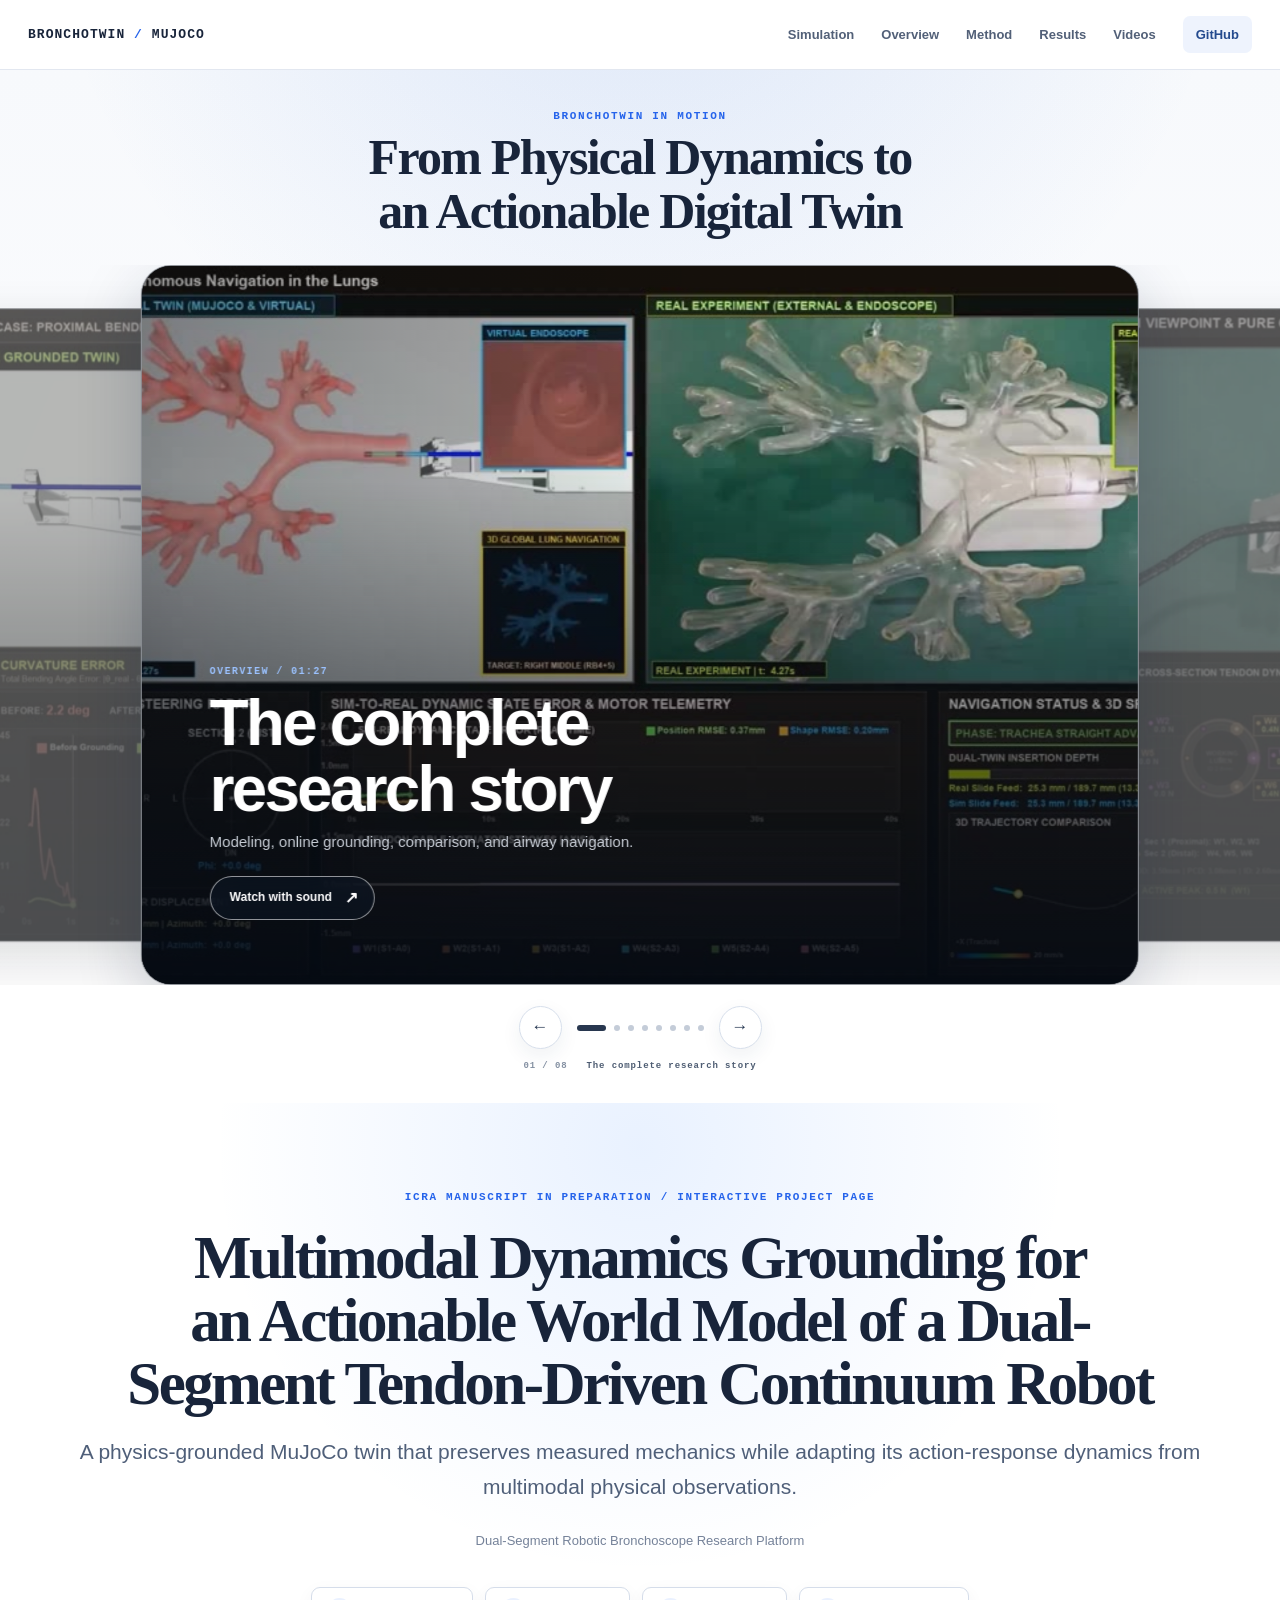
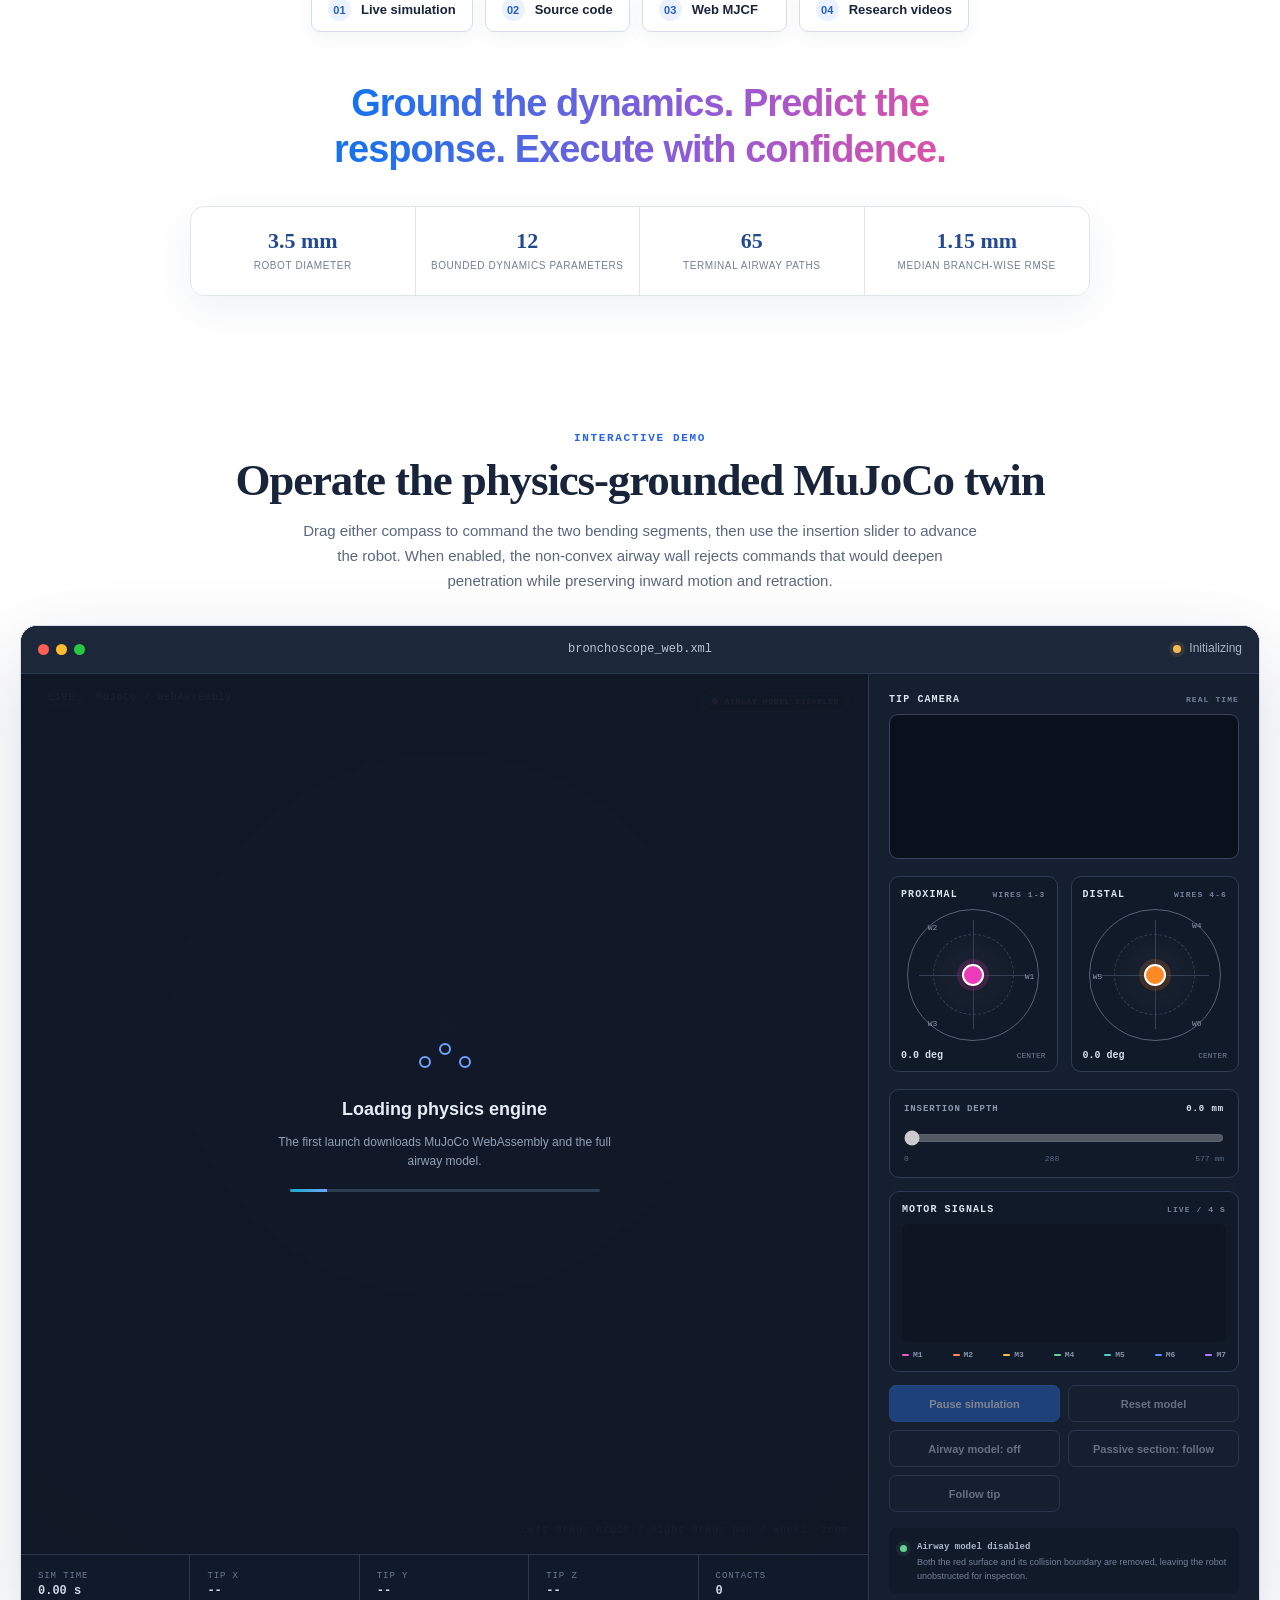
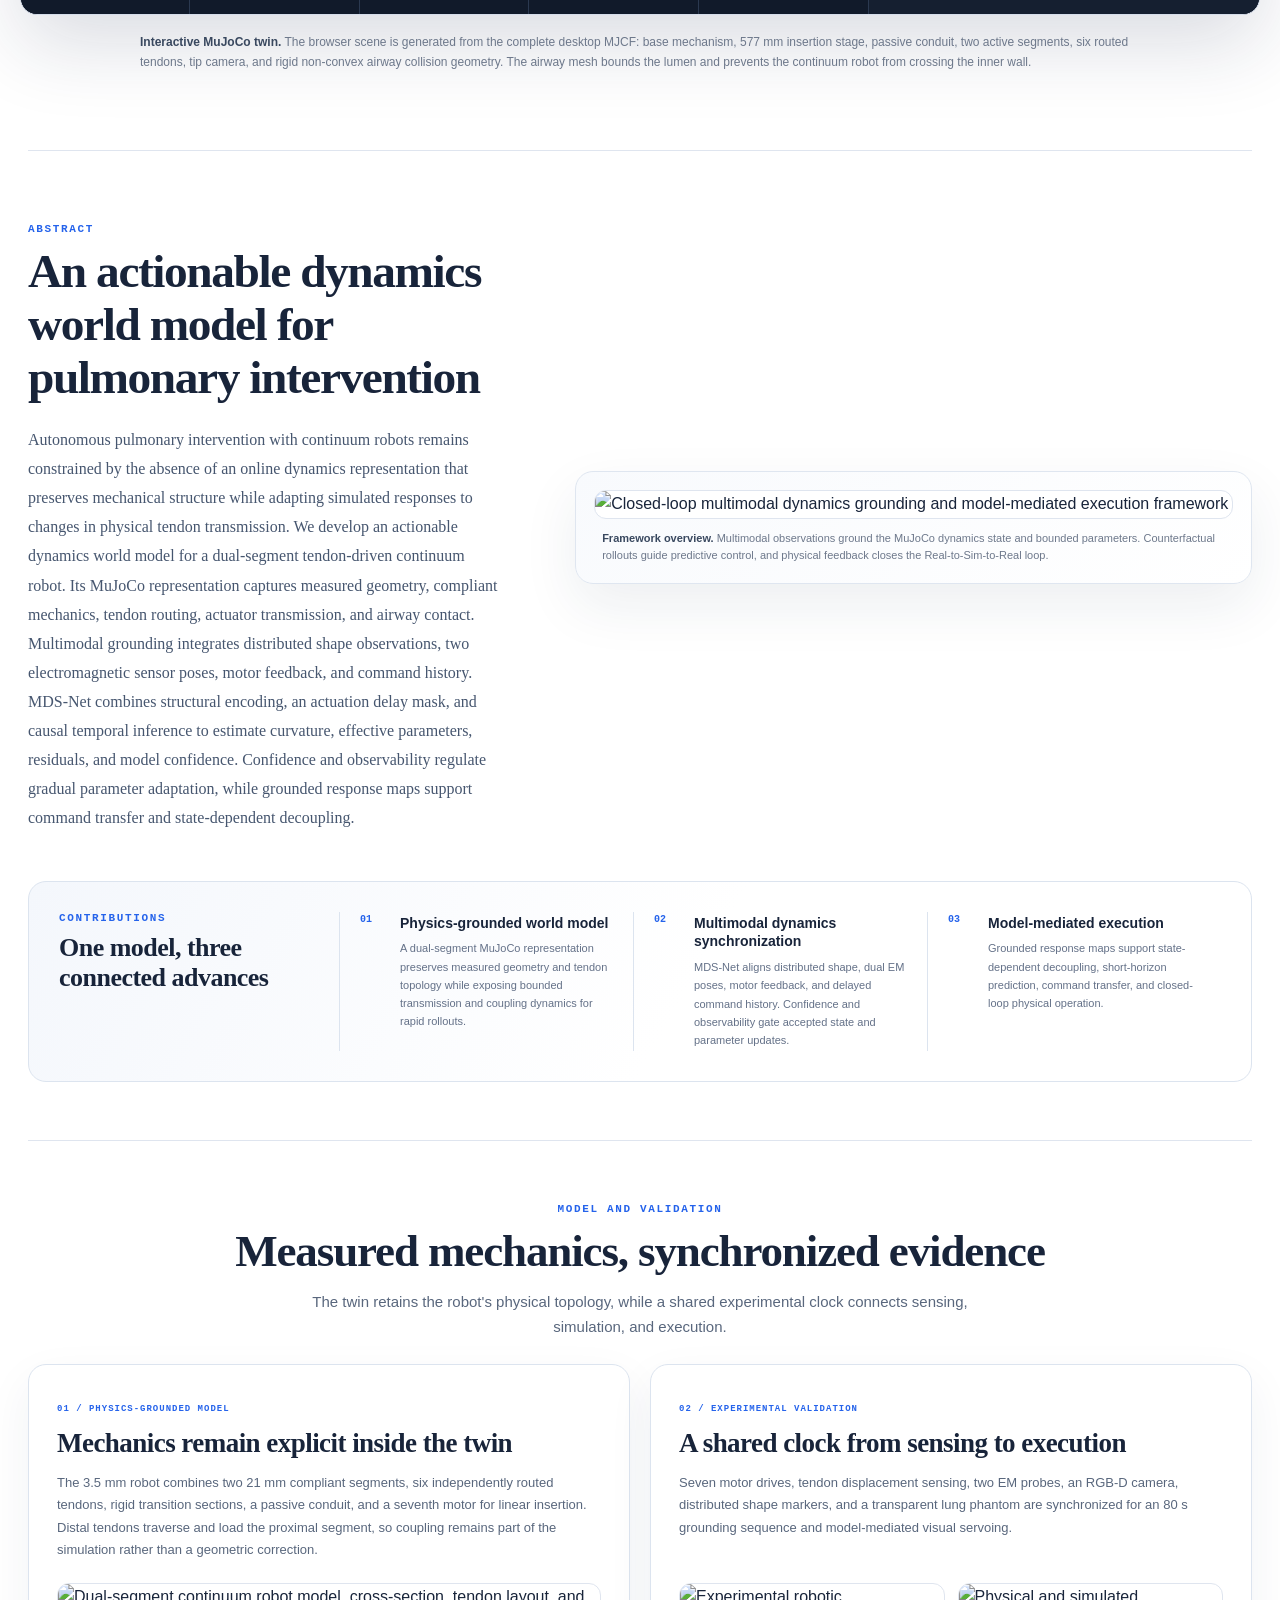
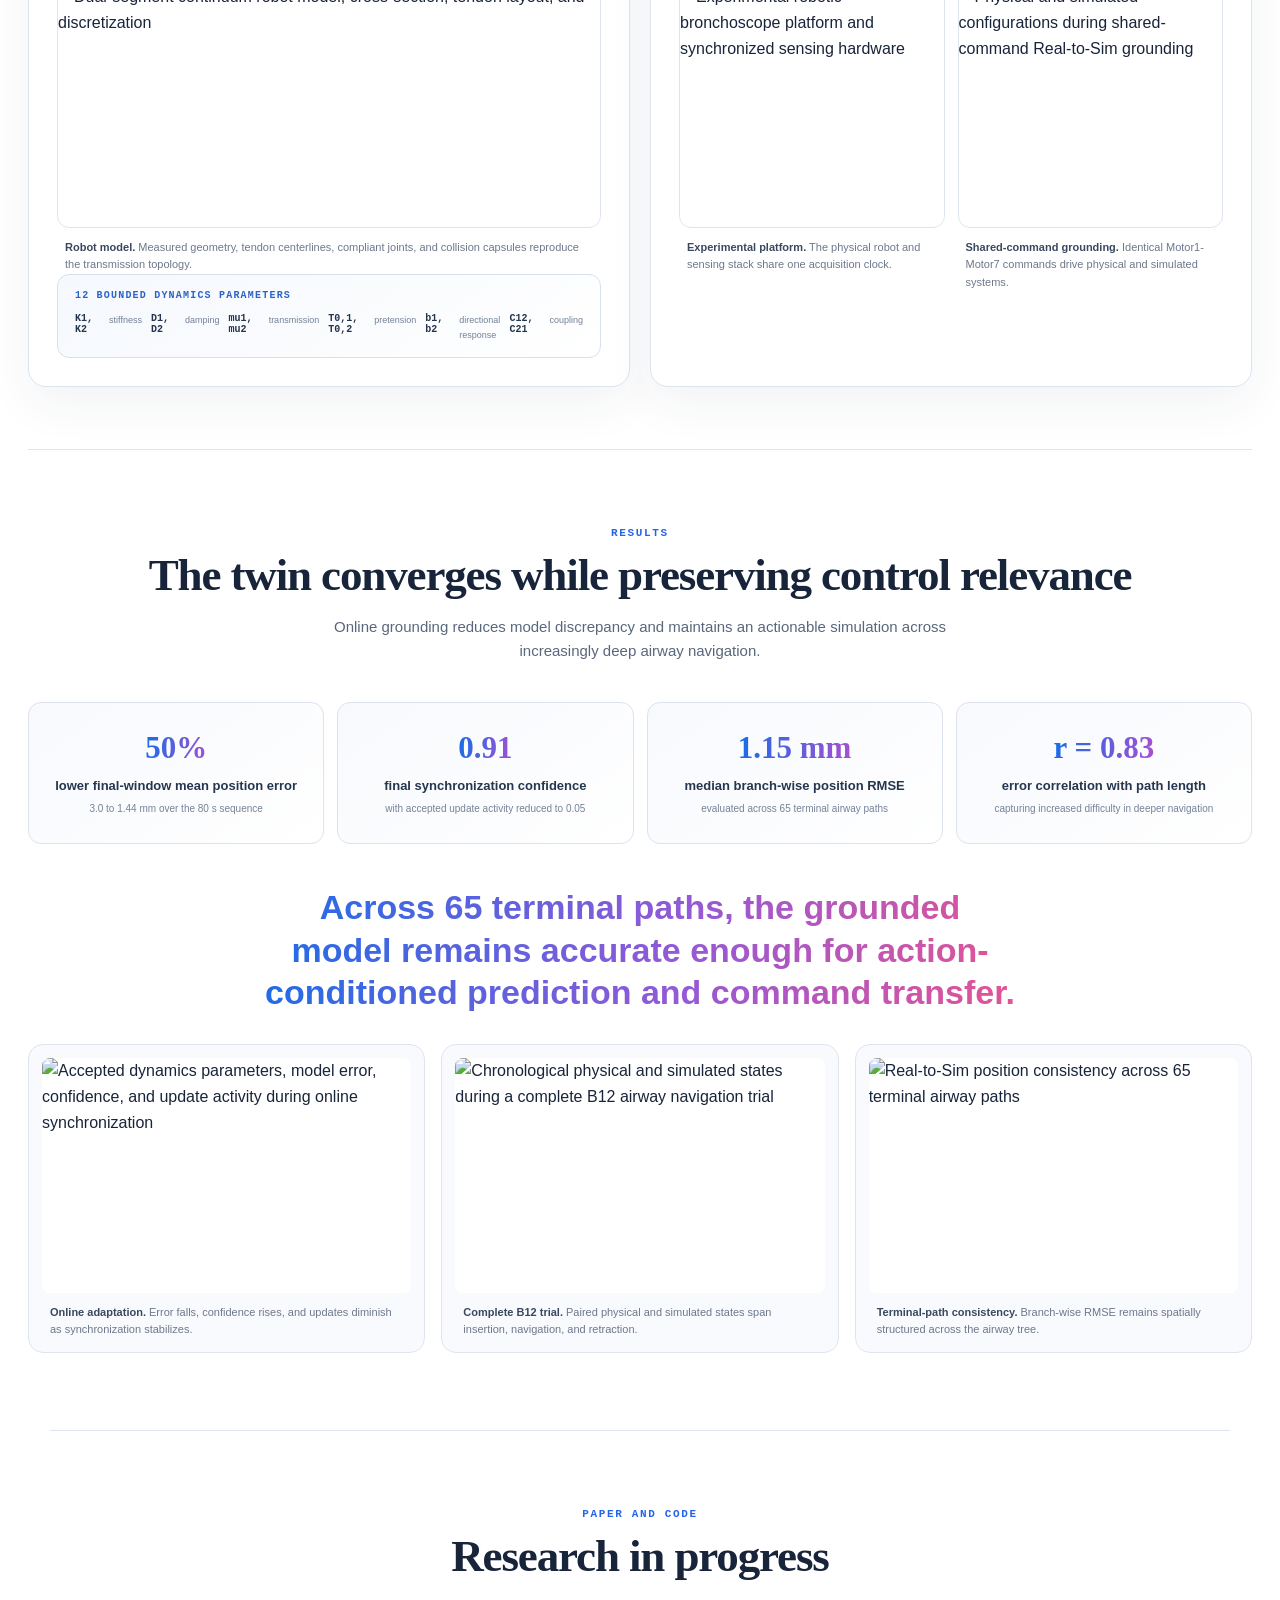
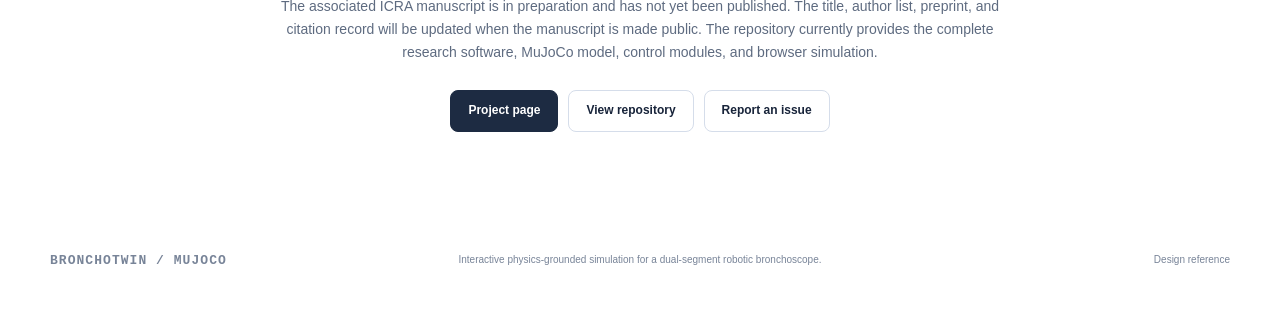
==== commit a8152ace: "Refine academic page layout" ====
--- a/docs/site/index.html
+++ b/docs/site/index.html
@@ -36,7 +36,7 @@
     <section id="videos" class="showcase-hero" aria-labelledby="showcase-title">
       <div class="showcase-intro">
         <p class="kicker">BRONCHOTWIN IN MOTION</p>
-        <h2 id="showcase-title">Physical robot. Grounded twin. One continuous story.</h2>
+        <h2 id="showcase-title">From Physical Dynamics to an Actionable Digital Twin</h2>
       </div>
       <div class="showcase-stage" aria-roledescription="carousel" aria-label="Research video highlights">
         <div class="showcase-slides">
@@ -213,82 +213,79 @@
       <p class="figure-caption"><b>Interactive MuJoCo twin.</b> The browser scene is generated from the complete desktop MJCF: base mechanism, 577 mm insertion stage, passive conduit, two active segments, six routed tendons, tip camera, and rigid non-convex airway collision geometry. The airway mesh bounds the lumen and prevents the continuum robot from crossing the inner wall.</p>
     </section>
 
-    <section id="overview" class="section prose-section">
-      <p class="kicker">ABSTRACT</p>
-      <h2>An actionable dynamics world model for pulmonary intervention</h2>
-      <p class="abstract-copy">Autonomous pulmonary intervention with continuum robots remains constrained by the absence of an online dynamics representation that preserves mechanical structure while adapting simulated responses to changes in physical tendon transmission. We develop an actionable dynamics world model for a dual-segment tendon-driven continuum robot. Its MuJoCo representation captures measured geometry, compliant mechanics, tendon routing, actuator transmission, and airway contact. Multimodal grounding integrates distributed shape observations, two electromagnetic sensor poses, motor feedback, and command history. MDS-Net combines structural encoding, an actuation delay mask, and causal temporal inference to estimate curvature, effective parameters, residuals, and model confidence. Confidence and observability regulate gradual parameter adaptation, while grounded response maps support command transfer and state-dependent decoupling.</p>
-
-      <figure class="paper-figure wide">
-        <img src="assets/paper-framework.png" alt="Closed-loop multimodal dynamics grounding and model-mediated execution framework" loading="lazy">
-        <figcaption><b>Framework overview.</b> Multimodal observations ground the MuJoCo dynamics state and bounded parameters. Counterfactual rollouts guide predictive control, and physical feedback closes the Real-to-Sim-to-Real loop.</figcaption>
-      </figure>
-    </section>
-
-    <section class="section contribution-section">
-      <p class="kicker">CONTRIBUTIONS</p>
-      <h2>Structure-preserving simulation, online grounding, and predictive execution</h2>
-      <div class="contribution-grid">
-        <article><b>01</b><h3>Physics-grounded world model</h3><p>A dual-segment MuJoCo representation preserves measured geometry and tendon topology while exposing bounded transmission and coupling dynamics for rapid rollouts.</p></article>
-        <article><b>02</b><h3>Multimodal dynamics synchronization</h3><p>MDS-Net aligns distributed shape, dual EM poses, motor feedback, and delayed command history. Confidence and observability gate accepted state and parameter updates.</p></article>
-        <article><b>03</b><h3>Model-mediated execution</h3><p>Grounded response maps support state-dependent decoupling, short-horizon prediction, command transfer, and closed-loop physical operation.</p></article>
-      </div>
-    </section>
-
-    <section id="method" class="section model-section">
-      <div class="section-title split">
-        <div><p class="kicker">PHYSICS-GROUNDED MODEL</p><h2>Measured mechanics remain explicit inside the twin</h2></div>
-        <p>The 3.5 mm robot combines two 21 mm compliant segments, six independently routed tendons, rigid transition sections, a passive conduit, and a seventh motor for linear insertion.</p>
-      </div>
-      <div class="paper-grid">
-        <figure class="paper-figure">
-          <img src="assets/paper-model.png" alt="Dual-segment continuum robot model, cross-section, tendon layout, and discretization" loading="lazy">
-          <figcaption><b>Robot model.</b> Rigid capsules, compliant multi-axis joints, tendon centerlines, and collision capsules reproduce the physical transmission topology and airway contact.</figcaption>
+    <section id="overview" class="section research-overview">
+      <div class="overview-grid">
+        <div class="overview-copy">
+          <p class="kicker">ABSTRACT</p>
+          <h2>An actionable dynamics world model for pulmonary intervention</h2>
+          <p class="abstract-copy">Autonomous pulmonary intervention with continuum robots remains constrained by the absence of an online dynamics representation that preserves mechanical structure while adapting simulated responses to changes in physical tendon transmission. We develop an actionable dynamics world model for a dual-segment tendon-driven continuum robot. Its MuJoCo representation captures measured geometry, compliant mechanics, tendon routing, actuator transmission, and airway contact. Multimodal grounding integrates distributed shape observations, two electromagnetic sensor poses, motor feedback, and command history. MDS-Net combines structural encoding, an actuation delay mask, and causal temporal inference to estimate curvature, effective parameters, residuals, and model confidence. Confidence and observability regulate gradual parameter adaptation, while grounded response maps support command transfer and state-dependent decoupling.</p>
+        </div>
+        <figure class="paper-figure framework-figure">
+          <img src="assets/paper-framework.png" alt="Closed-loop multimodal dynamics grounding and model-mediated execution framework" loading="lazy">
+          <figcaption><b>Framework overview.</b> Multimodal observations ground the MuJoCo dynamics state and bounded parameters. Counterfactual rollouts guide predictive control, and physical feedback closes the Real-to-Sim-to-Real loop.</figcaption>
         </figure>
-        <div class="method-copy">
-          <p>The proximal and distal bending segments are represented as compliant rigid-body chains. Each segment is actuated by three tendons separated by 120 degrees. Because the distal tendons traverse the proximal segment, a distal command also loads the proximal section; the simulator retains this coupling rather than absorbing it into a purely geometric correction.</p>
-          <div class="parameter-card">
-            <span>ONLINE DYNAMICS STATE</span>
-            <code>K1, K2</code><small>segment stiffness</small>
-            <code>D1, D2</code><small>segment damping</small>
-            <code>mu1, mu2</code><small>effective transmission</small>
+      </div>
+
+      <div class="contribution-band" aria-labelledby="contribution-title">
+        <div class="contribution-heading">
+          <p class="kicker">CONTRIBUTIONS</p>
+          <h2 id="contribution-title">One model, three connected advances</h2>
+        </div>
+        <div class="contribution-grid">
+          <article><b>01</b><div><h3>Physics-grounded world model</h3><p>A dual-segment MuJoCo representation preserves measured geometry and tendon topology while exposing bounded transmission and coupling dynamics for rapid rollouts.</p></div></article>
+          <article><b>02</b><div><h3>Multimodal dynamics synchronization</h3><p>MDS-Net aligns distributed shape, dual EM poses, motor feedback, and delayed command history. Confidence and observability gate accepted state and parameter updates.</p></div></article>
+          <article><b>03</b><div><h3>Model-mediated execution</h3><p>Grounded response maps support state-dependent decoupling, short-horizon prediction, command transfer, and closed-loop physical operation.</p></div></article>
+        </div>
+      </div>
+    </section>
+
+    <section id="method" class="section evidence-section">
+      <div class="section-title compact-title">
+        <p class="kicker">MODEL AND VALIDATION</p>
+        <h2>Measured mechanics, synchronized evidence</h2>
+        <p>The twin retains the robot's physical topology, while a shared experimental clock connects sensing, simulation, and execution.</p>
+      </div>
+
+      <div class="evidence-grid">
+        <article class="evidence-card">
+          <div class="evidence-card-copy">
+            <span class="chapter-index">01 / PHYSICS-GROUNDED MODEL</span>
+            <h3>Mechanics remain explicit inside the twin</h3>
+            <p>The 3.5 mm robot combines two 21 mm compliant segments, six independently routed tendons, rigid transition sections, a passive conduit, and a seventh motor for linear insertion. Distal tendons traverse and load the proximal segment, so coupling remains part of the simulation rather than a geometric correction.</p>
+          </div>
+          <figure class="paper-figure">
+            <img src="assets/paper-model.png" alt="Dual-segment continuum robot model, cross-section, tendon layout, and discretization" loading="lazy">
+            <figcaption><b>Robot model.</b> Measured geometry, tendon centerlines, compliant joints, and collision capsules reproduce the transmission topology.</figcaption>
+          </figure>
+          <div class="parameter-card compact-parameters">
+            <span>12 BOUNDED DYNAMICS PARAMETERS</span>
+            <code>K1, K2</code><small>stiffness</small>
+            <code>D1, D2</code><small>damping</small>
+            <code>mu1, mu2</code><small>transmission</small>
             <code>T0,1, T0,2</code><small>pretension</small>
-            <code>b1, b2</code><small>direction-dependent response</small>
-            <code>C12, C21</code><small>intersegment coupling</small>
-          </div>
-          <p>Geometry and routing remain fixed after calibration. Online synchronization updates the simulator state and these 12 bounded effective parameters without altering the physical topology.</p>
-        </div>
-      </div>
-    </section>
-
-    <section class="section network-section">
-      <div class="section-title">
-        <p class="kicker">MDS-NET</p>
-        <h2>Delay-aware fusion for online dynamics grounding</h2>
-        <p>A causal window of 31 samples links observations to the actuation history that could physically have produced them.</p>
-      </div>
-      <figure class="paper-figure wide">
-        <img src="assets/paper-mds-net.png" alt="MDS-Net architecture for multimodal dynamics synchronization" loading="lazy">
-        <figcaption><b>MDS-Net architecture.</b> Skeleton-constrained encoders preserve spatial structure, delay-aware cross-modal attention aligns sensing with tendon transmission, and four causal temporal blocks infer curvature, bounded dynamics updates, residual correction, and synchronization confidence.</figcaption>
-      </figure>
-    </section>
-
-    <section class="section validation-section">
-      <div class="paper-grid reverse">
-        <div class="method-copy">
-          <p class="kicker">EXPERIMENTAL VALIDATION</p>
-          <h2>A shared clock from sensing to execution</h2>
-          <p>The platform combines seven motor drives, tendon displacement sensing, two EM probes, an RGB-D camera, distributed shape markers, and a transparent lung phantom. A workstation synchronizes acquisition, control, and simulation.</p>
-          <p>Two protocols evaluate the system: an 80 s shared-command sequence for online Real-to-Sim grounding, and model-mediated visual servoing through terminal airway paths for Sim-to-Real execution.</p>
-        </div>
-        <figure class="paper-figure">
-          <img src="assets/paper-platform.png" alt="Experimental robotic bronchoscope platform and synchronized sensing hardware" loading="lazy">
-          <figcaption><b>Experimental platform.</b> The annotated 692 mm covers the active and passive continuum length and the maximum insertion stroke.</figcaption>
-        </figure>
-      </div>
-      <figure class="paper-figure wide feature-figure">
-        <img src="assets/paper-grounding.png" alt="Physical and simulated configurations during shared-command Real-to-Sim grounding" loading="lazy">
-        <figcaption><b>Shared-command grounding.</b> Identical Motor1-Motor7 commands drive the physical robot and MuJoCo through insertion, distal bending, proximal bending, and coordinated dual-segment motion.</figcaption>
-      </figure>
+            <code>b1, b2</code><small>directional response</small>
+            <code>C12, C21</code><small>coupling</small>
+          </div>
+        </article>
+
+        <article class="evidence-card">
+          <div class="evidence-card-copy">
+            <span class="chapter-index">02 / EXPERIMENTAL VALIDATION</span>
+            <h3>A shared clock from sensing to execution</h3>
+            <p>Seven motor drives, tendon displacement sensing, two EM probes, an RGB-D camera, distributed shape markers, and a transparent lung phantom are synchronized for an 80 s grounding sequence and model-mediated visual servoing.</p>
+          </div>
+          <div class="validation-figures">
+            <figure class="paper-figure">
+              <img src="assets/paper-platform.png" alt="Experimental robotic bronchoscope platform and synchronized sensing hardware" loading="lazy">
+              <figcaption><b>Experimental platform.</b> The physical robot and sensing stack share one acquisition clock.</figcaption>
+            </figure>
+            <figure class="paper-figure">
+              <img src="assets/paper-grounding.png" alt="Physical and simulated configurations during shared-command Real-to-Sim grounding" loading="lazy">
+              <figcaption><b>Shared-command grounding.</b> Identical Motor1-Motor7 commands drive physical and simulated systems.</figcaption>
+            </figure>
+          </div>
+        </article>
+      </div>
     </section>
 
     <section id="results" class="section results-section">
@@ -304,21 +301,22 @@
         <article><b>r = 0.83</b><span>error correlation with path length</span><small>capturing increased difficulty in deeper navigation</small></article>
       </div>
 
-      <figure class="paper-figure wide feature-figure">
-        <img src="assets/paper-adaptation.png" alt="Accepted dynamics parameters, model error, confidence, and update activity during online synchronization" loading="lazy">
-        <figcaption><b>Online adaptation.</b> Accepted parameters evolve gradually. Error falls, twin confidence rises, and update activity diminishes as synchronization stabilizes.</figcaption>
-      </figure>
-
-      <p class="result-statement">Across 65 terminal paths, the grounded model stays close enough to the physical robot to support action-conditioned prediction and command transfer.</p>
-
-      <figure class="paper-figure wide">
-        <img src="assets/paper-navigation.png" alt="Chronological physical and simulated states during a complete B12 airway navigation trial" loading="lazy">
-        <figcaption><b>Complete B12 trial.</b> Physical and simulated states are paired from tracheal entrance through branch insertion, deep navigation, and retraction.</figcaption>
-      </figure>
-      <figure class="paper-figure wide feature-figure">
-        <img src="assets/paper-branches.png" alt="Real-to-Sim position consistency across 65 terminal airway paths" loading="lazy">
-        <figcaption><b>Terminal-path consistency.</b> Median branch-wise position RMSE is 1.15 mm. Error increases with root-to-terminal path length while remaining spatially structured across the airway tree.</figcaption>
-      </figure>
+      <p class="result-statement">Across 65 terminal paths, the grounded model remains accurate enough for action-conditioned prediction and command transfer.</p>
+
+      <div class="result-figure-grid">
+        <figure class="paper-figure">
+          <img src="assets/paper-adaptation.png" alt="Accepted dynamics parameters, model error, confidence, and update activity during online synchronization" loading="lazy">
+          <figcaption><b>Online adaptation.</b> Error falls, confidence rises, and updates diminish as synchronization stabilizes.</figcaption>
+        </figure>
+        <figure class="paper-figure">
+          <img src="assets/paper-navigation.png" alt="Chronological physical and simulated states during a complete B12 airway navigation trial" loading="lazy">
+          <figcaption><b>Complete B12 trial.</b> Paired physical and simulated states span insertion, navigation, and retraction.</figcaption>
+        </figure>
+        <figure class="paper-figure">
+          <img src="assets/paper-branches.png" alt="Real-to-Sim position consistency across 65 terminal airway paths" loading="lazy">
+          <figcaption><b>Terminal-path consistency.</b> Branch-wise RMSE remains spatially structured across the airway tree.</figcaption>
+        </figure>
+      </div>
     </section>
 
     <section class="section citation-section">
--- a/docs/site/styles.css
+++ b/docs/site/styles.css
@@ -164,38 +164,52 @@
 .runtime-note b { color: #aab8ca; font-family: "SFMono-Regular", Consolas, monospace; font-weight: 600; }
 .figure-caption, .model-figure figcaption { max-width: 1000px; margin: 18px auto 0; color: #6d788b; font-size: 12px; }
 .figure-caption b, .model-figure figcaption b { color: #39485f; }
-.prose-section { text-align: center; }
-.abstract-copy { max-width: 860px; margin: 20px auto 45px; color: #46566f; font-family: "Iowan Old Style", "Songti SC", serif; font-size: 18px; line-height: 2; text-align: left; }
-.contribution-grid { display: grid; grid-template-columns: repeat(3, 1fr); gap: 18px; text-align: left; }
-.contribution-grid article { padding: 26px; border-radius: 12px; background: var(--wash); }
-.contribution-grid article > b { color: var(--blue); font: 700 11px "SFMono-Regular", Consolas, monospace; }
-.contribution-grid h3 { margin: 13px 0 8px; font-size: 16px; }
-.contribution-grid p { margin: 0; color: #647188; font-size: 13px; }
-.contribution-section { text-align: center; }
-.contribution-section > h2 { max-width: 850px; margin: 10px auto 35px; font: 600 clamp(30px, 4vw, 45px)/1.18 "Iowan Old Style", Georgia, serif; letter-spacing: -.025em; }
+.research-overview { width: min(1240px, calc(100% - 56px)); padding: 72px 0 58px; }
+.overview-grid { display: grid; grid-template-columns: minmax(0, .82fr) minmax(480px, 1.18fr); align-items: center; gap: clamp(42px, 6vw, 82px); }
+.overview-copy h2 { max-width: 560px; margin: 10px 0 21px; font: 600 clamp(31px, 3.7vw, 48px)/1.12 "Iowan Old Style", "Palatino Linotype", Georgia, serif; letter-spacing: -.03em; text-wrap: balance; }
+.abstract-copy { margin: 0; color: #46566f; font-family: "Iowan Old Style", "Songti SC", serif; font-size: 16px; line-height: 1.82; text-align: left; }
+.framework-figure { padding: 18px; border: 1px solid #dfe6f0; border-radius: 18px; background: linear-gradient(145deg, #f8fafd, #fff); box-shadow: 0 22px 55px rgba(31, 50, 82, .08); }
+.framework-figure img { border: 0; border-radius: 9px; }
+.contribution-band { display: grid; grid-template-columns: 245px 1fr; gap: 35px; margin-top: 48px; padding: 30px; border: 1px solid #dce4ef; border-radius: 18px; background: linear-gradient(120deg, #f4f7fc, #fff 54%); }
+.contribution-heading h2 { margin: 9px 0 0; font: 600 26px/1.16 "Iowan Old Style", Georgia, serif; letter-spacing: -.02em; }
+.contribution-grid { display: grid; grid-template-columns: repeat(3, 1fr); gap: 0; text-align: left; }
+.contribution-grid article { display: grid; grid-template-columns: 29px 1fr; gap: 11px; padding: 2px 20px; border-left: 1px solid #dce4ef; }
+.contribution-grid article > b { color: var(--blue); font: 700 10px "SFMono-Regular", Consolas, monospace; }
+.contribution-grid h3 { margin: 0 0 7px; font-size: 14px; line-height: 1.35; }
+.contribution-grid p { margin: 0; color: #647188; font-size: 11px; line-height: 1.65; }
 .paper-figure { margin: 0; }
 .paper-figure img { display: block; width: 100%; border: 1px solid var(--line); border-radius: 12px; background: #fff; }
 .paper-figure figcaption { margin: 11px 8px 0; color: #6d788b; font-size: 11px; line-height: 1.6; text-align: left; }
 .paper-figure figcaption b { color: #39485f; }
 .paper-figure.wide { max-width: 1080px; margin: 44px auto 0; }
-.paper-grid { display: grid; grid-template-columns: minmax(0, .9fr) minmax(0, 1.1fr); align-items: center; gap: 58px; margin-top: 35px; }
-.paper-grid.reverse { grid-template-columns: minmax(0, 1fr) minmax(0, .92fr); }
-.method-copy { color: #536078; font-size: 14px; line-height: 1.85; }
-.method-copy h2 { margin: 9px 0 18px; color: var(--ink); font: 600 clamp(30px, 4vw, 44px)/1.16 "Iowan Old Style", Georgia, serif; letter-spacing: -.025em; }
-.method-copy p { margin: 0 0 20px; }
+.compact-title > p:last-child { margin-bottom: 24px; }
+.evidence-section { width: min(1240px, calc(100% - 56px)); padding: 62px 0; }
+.evidence-grid { display: grid; grid-template-columns: 1fr 1fr; gap: 20px; }
+.evidence-card { display: flex; min-width: 0; flex-direction: column; padding: 28px; border: 1px solid #dce4ef; border-radius: 18px; background: #fff; box-shadow: 0 17px 48px rgba(31, 50, 82, .06); }
+.evidence-card-copy { min-height: 190px; }
+.chapter-index { color: var(--blue); font: 700 9px "SFMono-Regular", Consolas, monospace; letter-spacing: .11em; }
+.evidence-card h3 { max-width: 480px; margin: 9px 0 12px; font: 600 27px/1.18 "Iowan Old Style", Georgia, serif; letter-spacing: -.02em; }
+.evidence-card-copy p { margin: 0; color: #59677d; font-size: 13px; line-height: 1.72; }
+.evidence-card > .paper-figure img { height: 245px; object-fit: contain; }
+.validation-figures { display: grid; grid-template-columns: 1fr 1fr; gap: 13px; }
+.validation-figures .paper-figure img { height: 245px; object-fit: contain; }
 .parameter-card { display: grid; grid-template-columns: 90px 1fr; gap: 8px 15px; margin: 24px 0; padding: 22px; border: 1px solid #d8e0ec; border-radius: 12px; background: linear-gradient(145deg, #f5f8fd, #fff); }
 .parameter-card > span { grid-column: 1 / -1; margin-bottom: 6px; color: #2b63c8; font: 700 10px "SFMono-Regular", Consolas, monospace; letter-spacing: .12em; }
 .parameter-card code { color: #24344d; font: 650 12px "SFMono-Regular", Consolas, monospace; }
 .parameter-card small { color: #728096; font-size: 11px; }
-.network-section, .results-section { width: min(1240px, calc(100% - 56px)); }
-.validation-section { width: min(1120px, calc(100% - 56px)); }
-.feature-figure { margin-top: 58px !important; }
+.compact-parameters { grid-template-columns: repeat(6, auto 1fr); gap: 6px 9px; margin: auto 0 0; padding: 15px 17px; }
+.compact-parameters code { font-size: 10px; }
+.compact-parameters small { font-size: 9px; }
+.results-section { width: min(1240px, calc(100% - 56px)); }
 .result-cards { display: grid; grid-template-columns: repeat(4, 1fr); gap: 13px; margin-top: 38px; }
-.result-cards article { display: flex; min-height: 178px; align-items: center; justify-content: center; flex-direction: column; padding: 23px; border: 1px solid #dce3ee; border-radius: 13px; background: linear-gradient(145deg, #f7f9fd, #fff); text-align: center; }
+.result-cards article { display: flex; min-height: 142px; align-items: center; justify-content: center; flex-direction: column; padding: 19px; border: 1px solid #dce3ee; border-radius: 13px; background: linear-gradient(145deg, #f7f9fd, #fff); text-align: center; }
 .result-cards b { background: linear-gradient(100deg, #146ee8, #a94fd2); background-clip: text; color: transparent; font: 700 31px "Iowan Old Style", Georgia, serif; }
 .result-cards span { margin: 11px 0 6px; color: #26364f; font-size: 13px; font-weight: 700; line-height: 1.35; }
 .result-cards small { color: #758299; font-size: 10px; line-height: 1.5; }
-.result-statement { max-width: 800px; margin: 70px auto 15px; background: linear-gradient(98deg, #146ee8, #9459d6 55%, #ed528e); background-clip: text; color: transparent; font: 700 clamp(24px, 3.5vw, 39px)/1.25 "Avenir Next", "Segoe UI", sans-serif; text-align: center; text-wrap: balance; }
+.result-statement { max-width: 820px; margin: 42px auto 30px; background: linear-gradient(98deg, #146ee8, #9459d6 55%, #ed528e); background-clip: text; color: transparent; font: 700 clamp(22px, 3vw, 34px)/1.25 "Avenir Next", "Segoe UI", sans-serif; text-align: center; text-wrap: balance; }
+.result-figure-grid { display: grid; grid-template-columns: repeat(3, minmax(0, 1fr)); gap: 16px; }
+.result-figure-grid .paper-figure { padding: 13px; border: 1px solid #dfe5ef; border-radius: 15px; background: #f8fafd; }
+.result-figure-grid .paper-figure img { height: 235px; border: 0; border-radius: 8px; object-fit: contain; }
 .showcase-hero { position: relative; overflow: hidden; padding: 40px 0 32px; background: radial-gradient(circle at 50% -20%, rgba(47, 112, 224, .14), transparent 43%), linear-gradient(180deg, #f7f9fc, #fff 88%); }
 .showcase-intro { width: min(1040px, calc(100% - 56px)); margin: 0 auto 27px; text-align: center; }
 .showcase-intro h2 { max-width: 950px; margin: 8px auto 0; font: 600 clamp(29px, 4.2vw, 50px)/1.08 "Iowan Old Style", Georgia, serif; letter-spacing: -.035em; text-wrap: balance; }
@@ -249,6 +263,10 @@
   .comp-grid { grid-template-columns: 1fr; }
   .compass-pad { width: 112px; }
   .tip-card { display: none; }
+  .overview-grid { grid-template-columns: minmax(0, .92fr) minmax(430px, 1.08fr); gap: 36px; }
+  .contribution-band { grid-template-columns: 210px 1fr; gap: 22px; padding: 25px; }
+  .contribution-grid article { grid-template-columns: 1fr; padding: 2px 14px; }
+  .compact-parameters { grid-template-columns: repeat(3, auto 1fr); }
 }
 .split { display: flex; align-items: end; justify-content: space-between; gap: 60px; text-align: left; }
 .split > div { max-width: 700px; }
@@ -267,9 +285,14 @@
   .compass-pad { width: 135px; }
   .split { display: block; }
   .split > p { max-width: 680px !important; }
-  .contribution-grid { grid-template-columns: 1fr; }
-  .paper-grid, .paper-grid.reverse { grid-template-columns: 1fr; }
+  .overview-grid, .evidence-grid { grid-template-columns: 1fr; }
+  .overview-copy h2 { max-width: 680px; }
+  .contribution-band { grid-template-columns: 1fr; }
+  .contribution-grid { grid-template-columns: repeat(3, 1fr); }
+  .evidence-card-copy { min-height: auto; margin-bottom: 22px; }
   .result-cards { grid-template-columns: 1fr 1fr; }
+  .result-figure-grid { grid-template-columns: 1fr 1fr; }
+  .result-figure-grid .paper-figure:first-child { grid-column: 1 / -1; }
   .showcase-hero { padding-top: 32px; }
   .showcase-stage { height: 64vw; min-height: 440px; }
   .showcase-slide { width: 84vw; border-radius: 23px; transform: translateX(calc(-50% + var(--slot) * 88%)) scale(.9); }
@@ -297,7 +320,16 @@
   .telemetry div:nth-child(5) { display: none; }
   .comp-grid { gap: 8px; }
   .compass-pad { width: min(128px, 100%); }
+  .research-overview, .evidence-section { width: calc(100% - 28px); }
   .abstract-copy { font-size: 16px; }
+  .framework-figure, .evidence-card { padding: 16px; border-radius: 14px; }
+  .contribution-band { margin-top: 32px; padding: 20px; }
+  .contribution-grid { grid-template-columns: 1fr; }
+  .contribution-grid article { grid-template-columns: 29px 1fr; padding: 16px 0; border-top: 1px solid #dce4ef; border-left: 0; }
+  .validation-figures, .result-figure-grid { grid-template-columns: 1fr; }
+  .compact-parameters { grid-template-columns: auto 1fr; }
+  .result-figure-grid .paper-figure:first-child { grid-column: auto; }
+  .result-figure-grid .paper-figure img, .validation-figures .paper-figure img, .evidence-card > .paper-figure img { height: auto; }
   .citation-links { flex-direction: column; }
   .runtime-note { display: none; }
   .boundary-badge { top: 49px; right: 12px; }
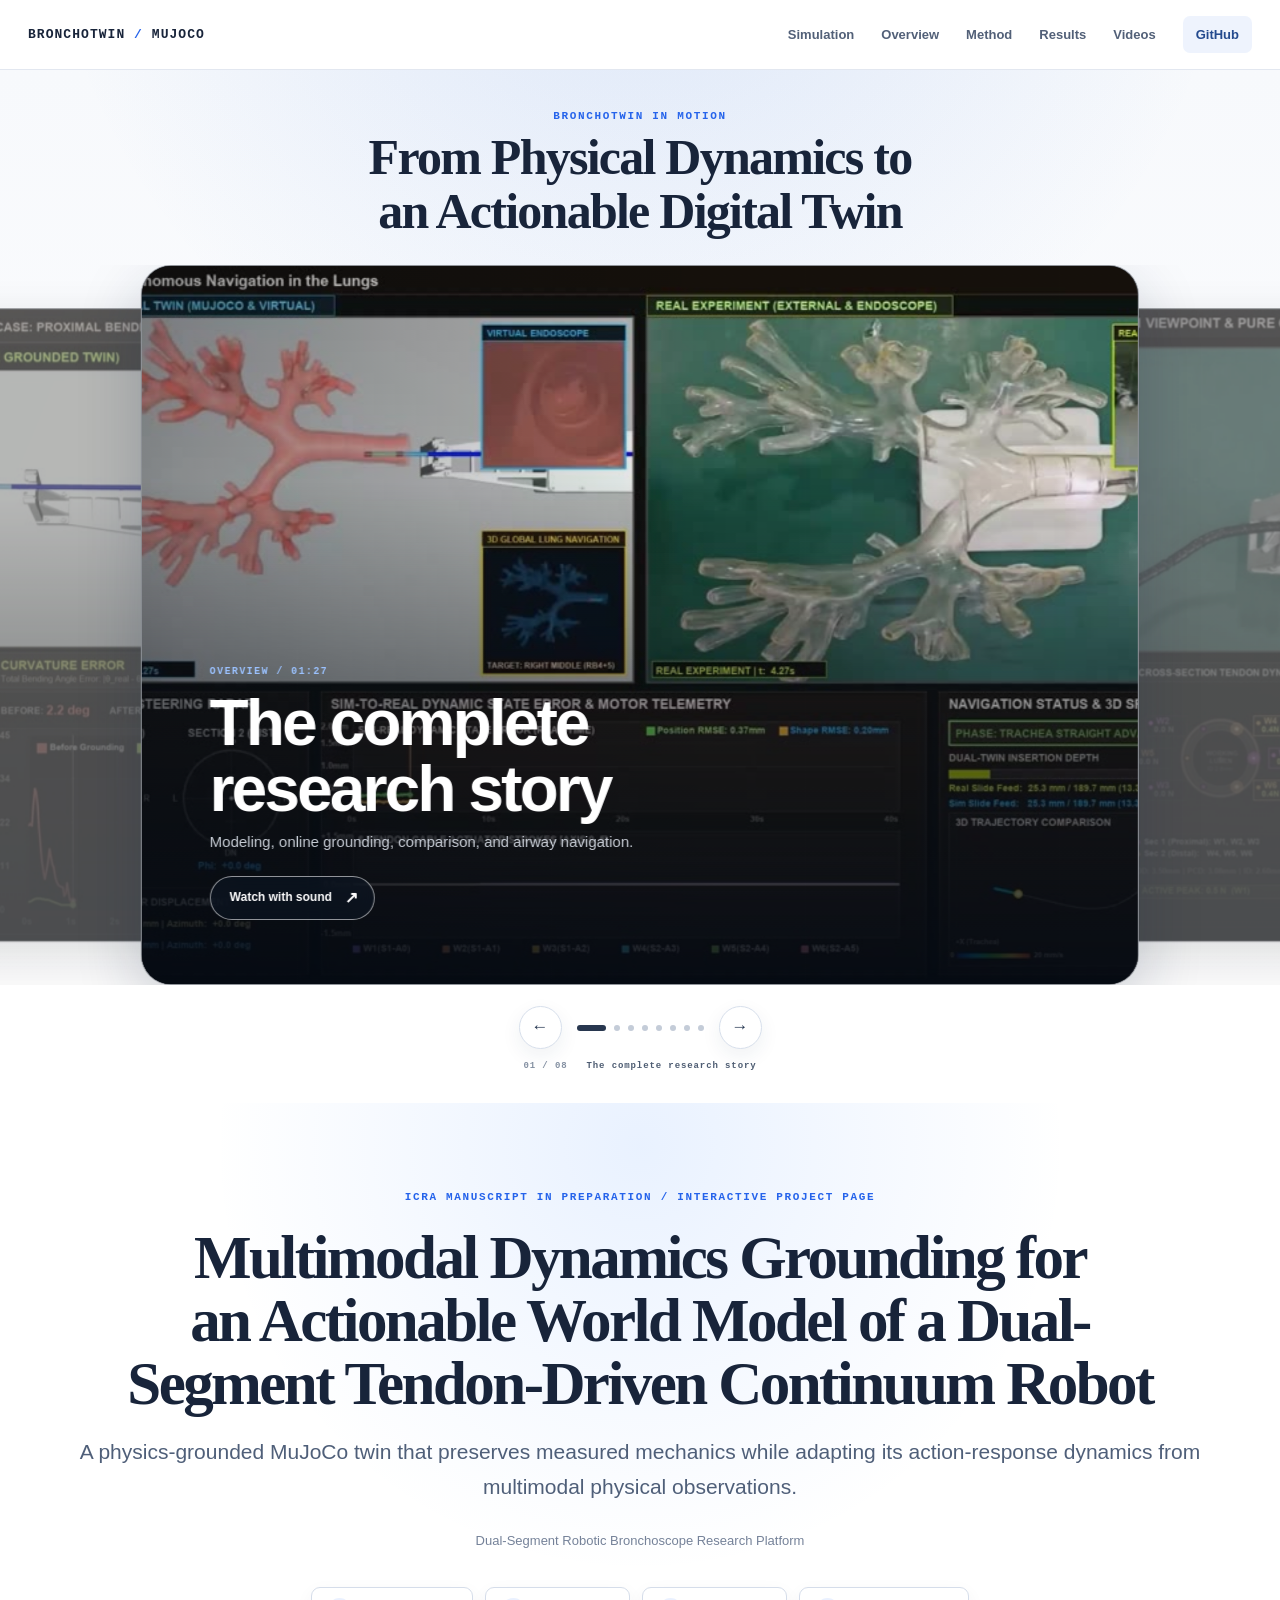
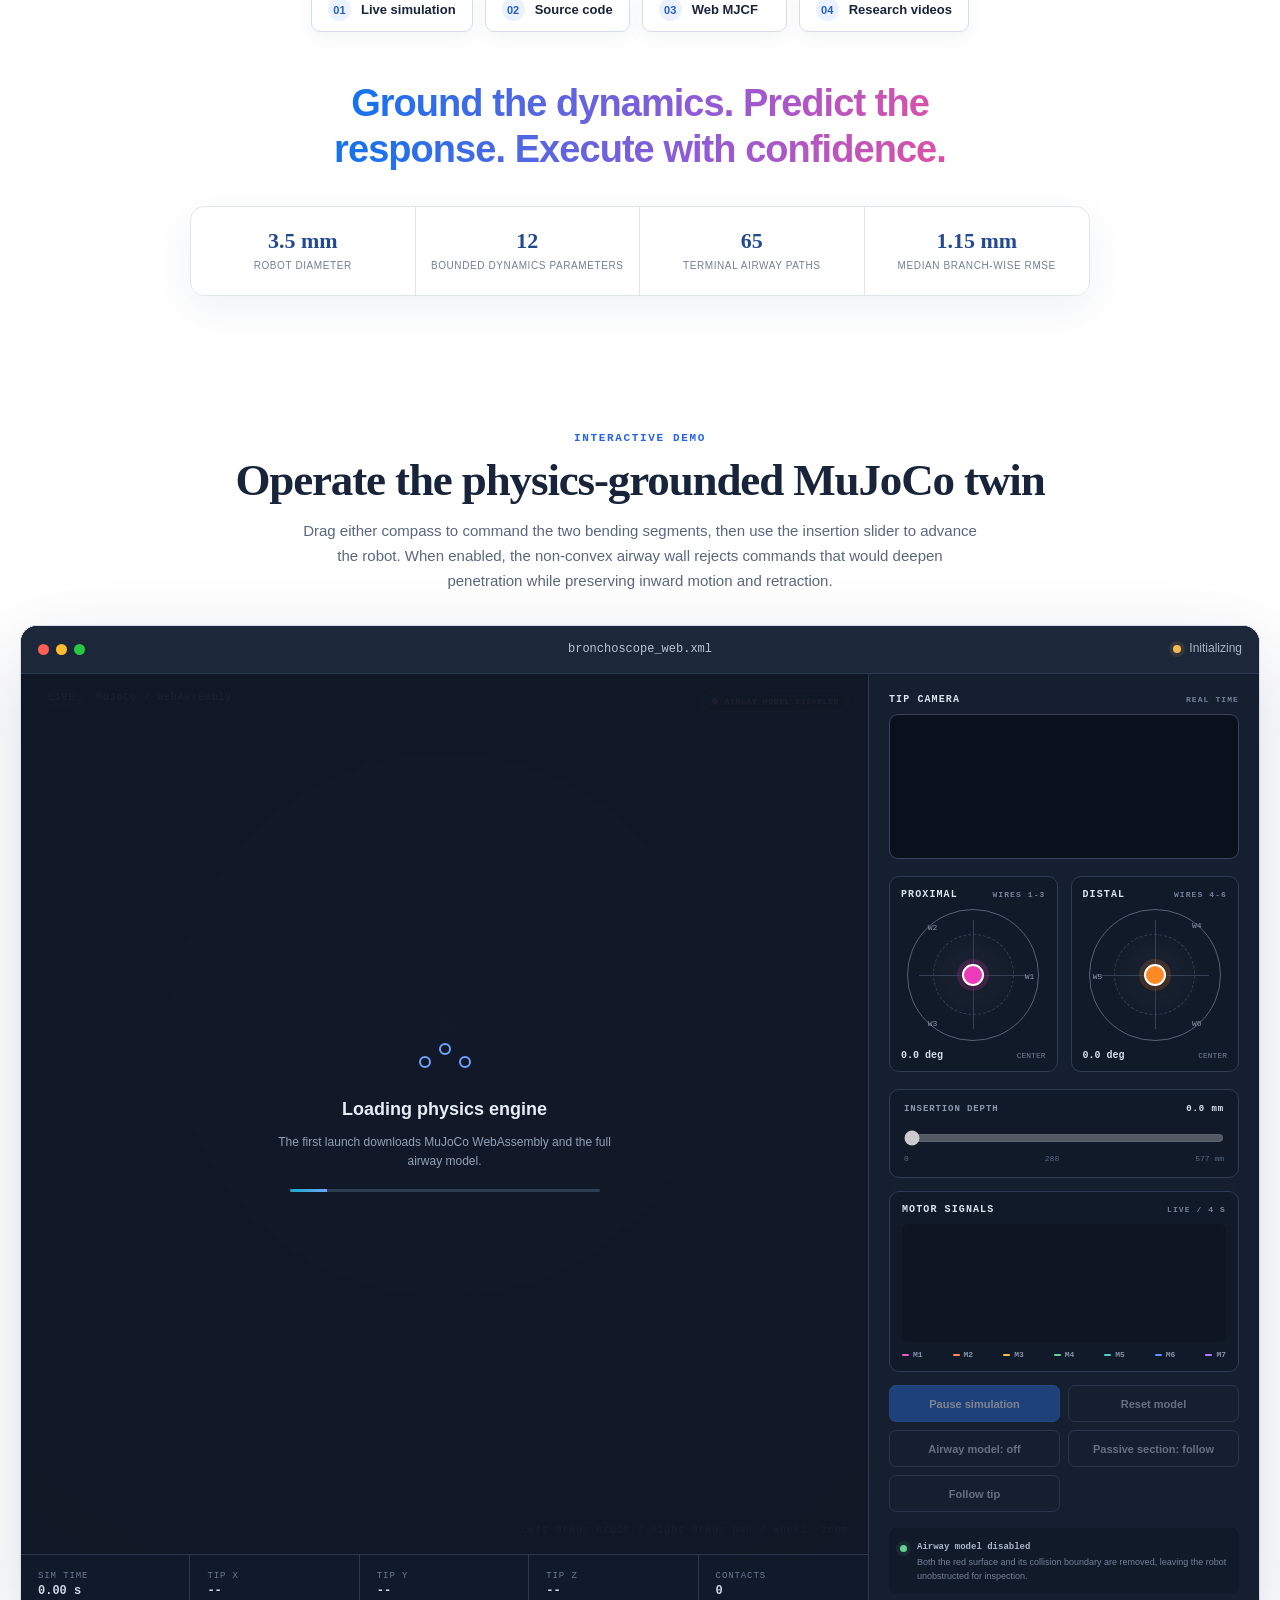
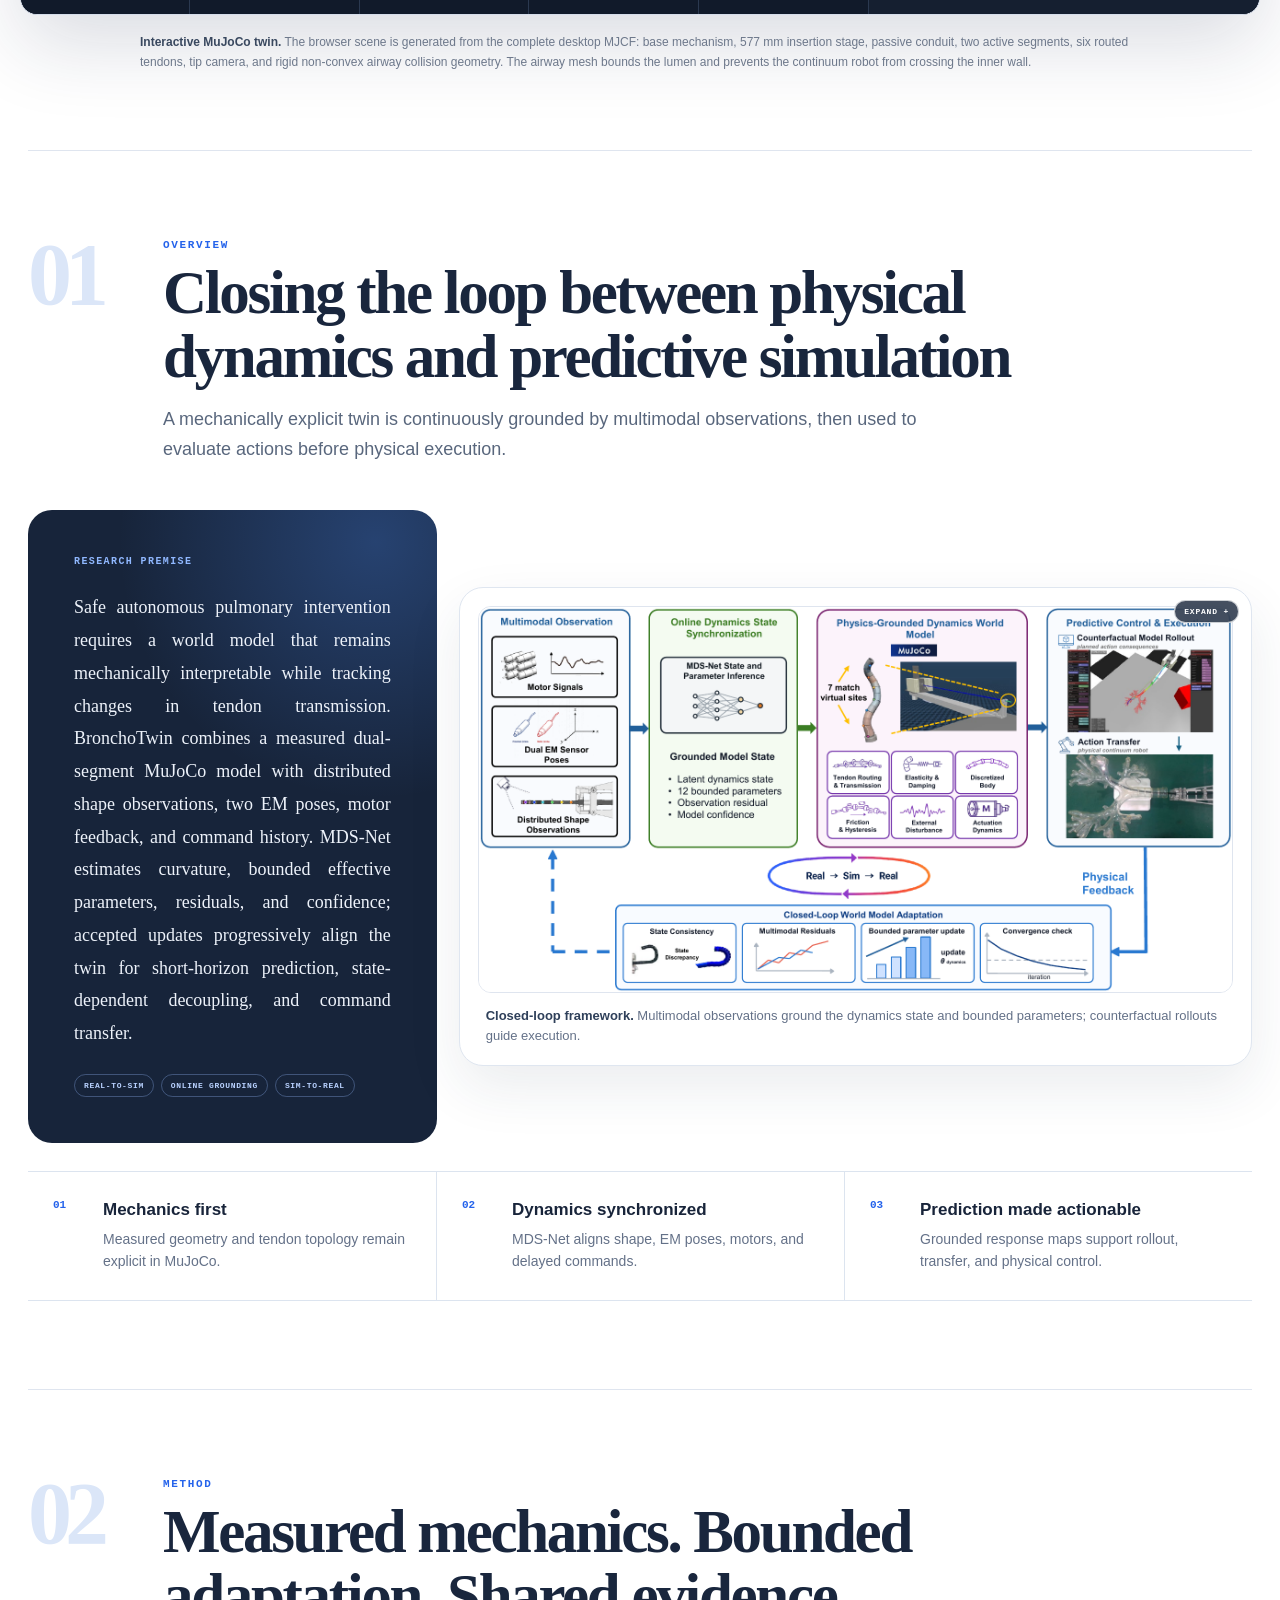
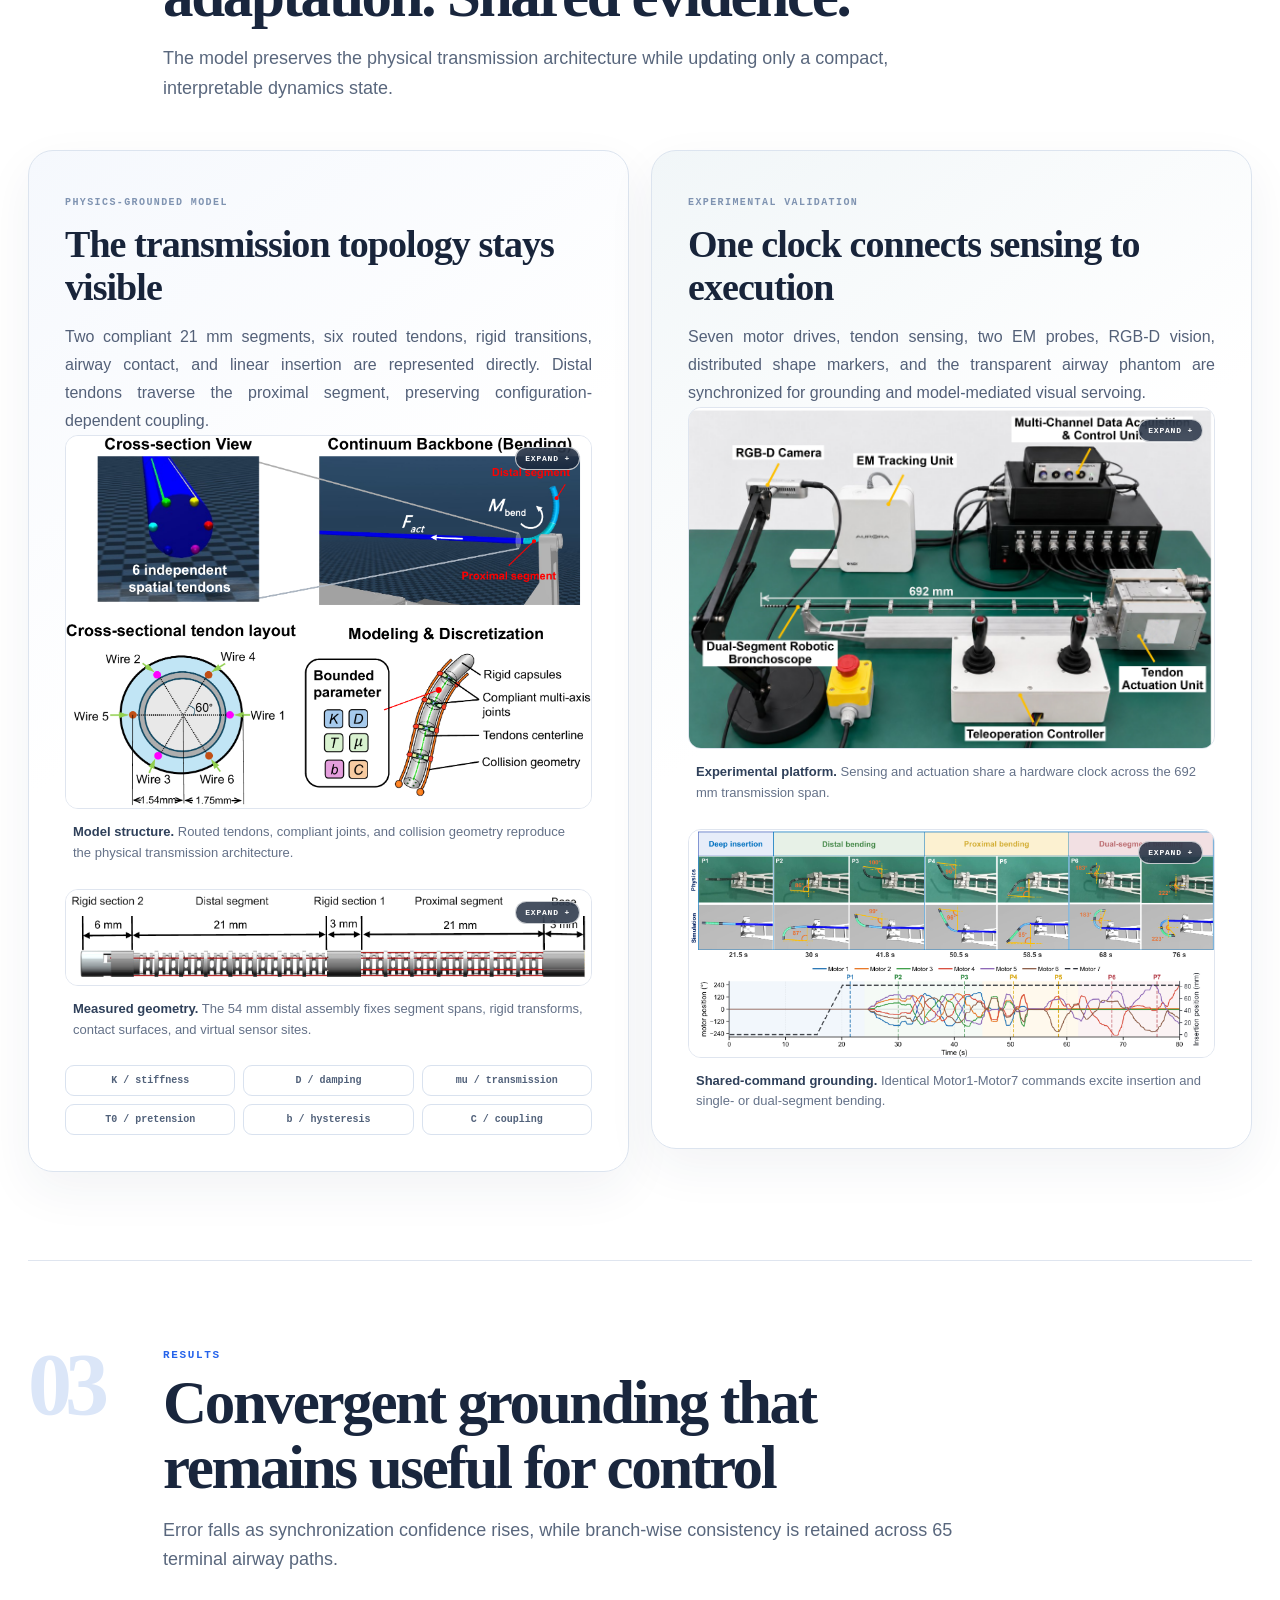
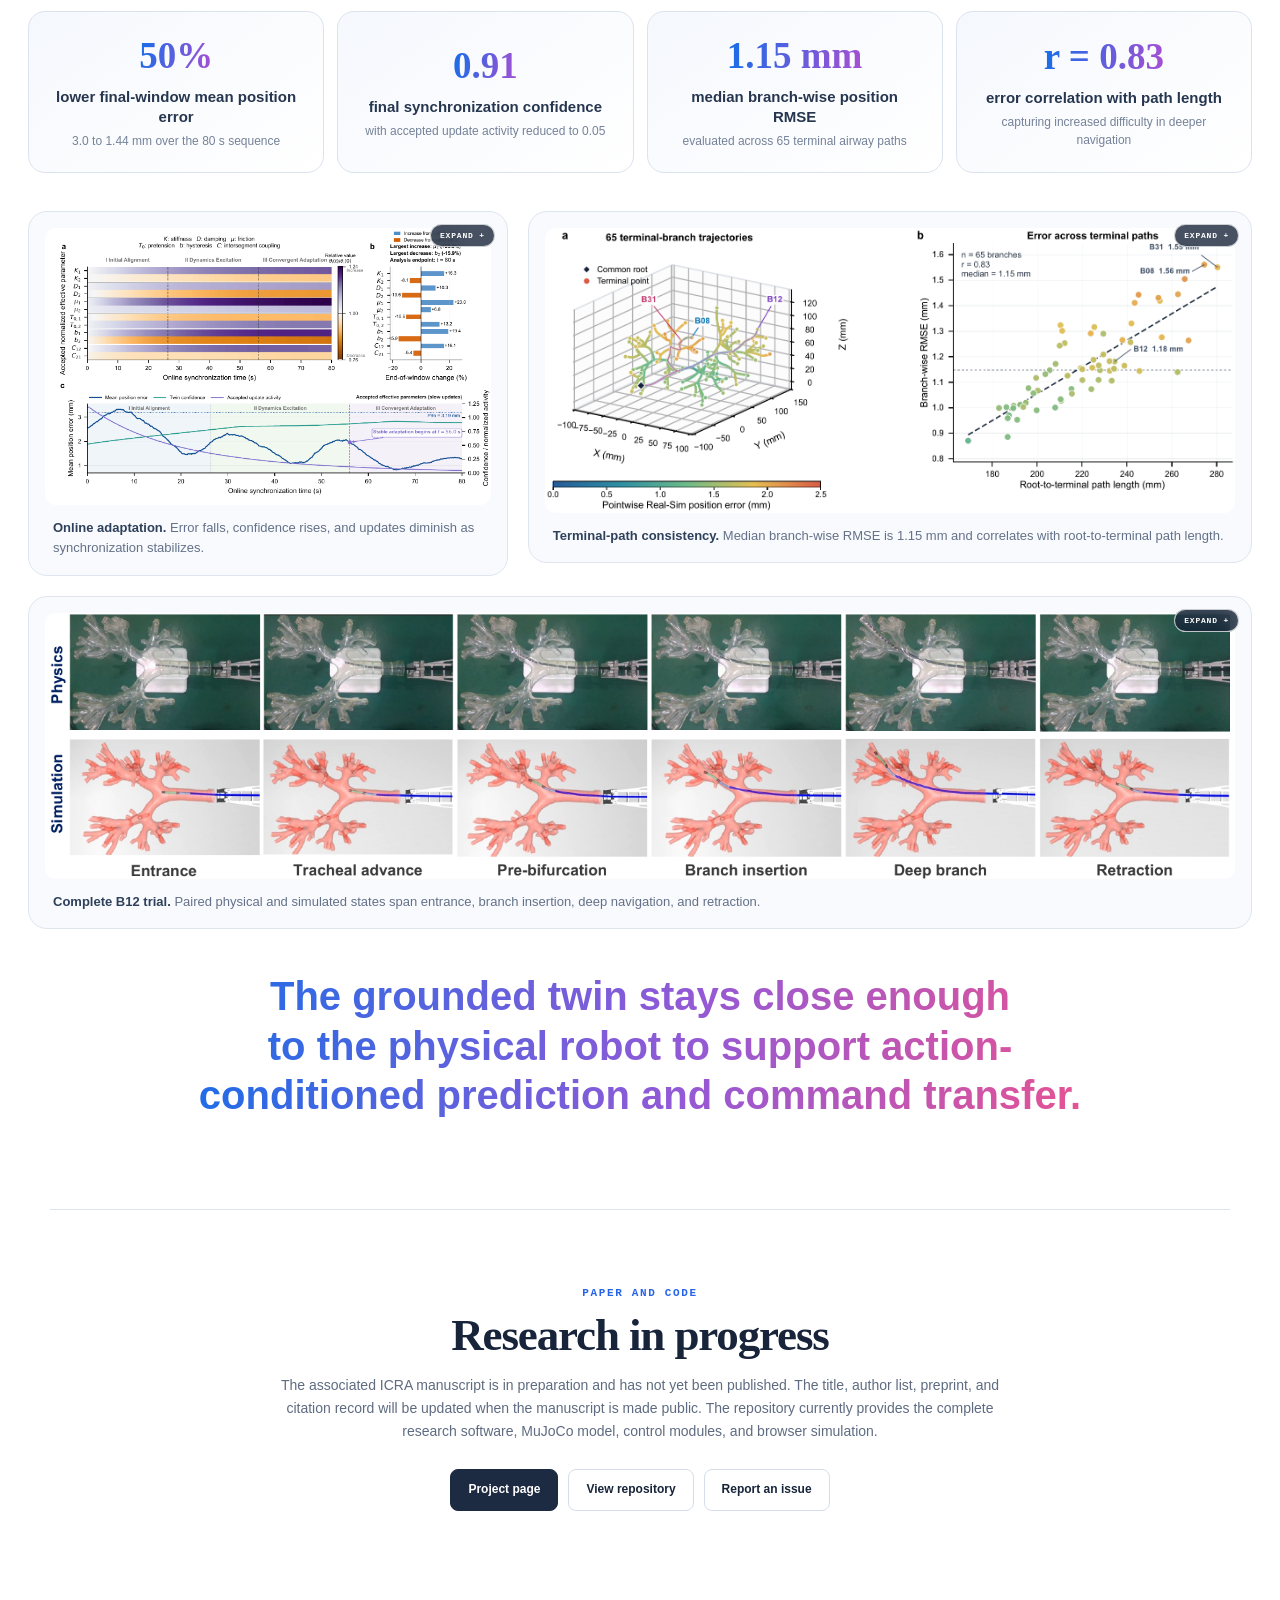
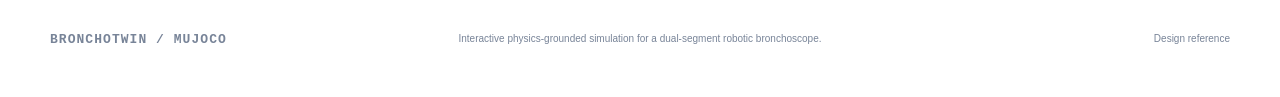
==== commit 1a640de9: "Redesign academic sections and figure viewer" ====
--- a/docs/site/index.html
+++ b/docs/site/index.html
@@ -213,87 +213,78 @@
       <p class="figure-caption"><b>Interactive MuJoCo twin.</b> The browser scene is generated from the complete desktop MJCF: base mechanism, 577 mm insertion stage, passive conduit, two active segments, six routed tendons, tip camera, and rigid non-convex airway collision geometry. The airway mesh bounds the lumen and prevents the continuum robot from crossing the inner wall.</p>
     </section>
 
-    <section id="overview" class="section research-overview">
-      <div class="overview-grid">
-        <div class="overview-copy">
-          <p class="kicker">ABSTRACT</p>
-          <h2>An actionable dynamics world model for pulmonary intervention</h2>
-          <p class="abstract-copy">Autonomous pulmonary intervention with continuum robots remains constrained by the absence of an online dynamics representation that preserves mechanical structure while adapting simulated responses to changes in physical tendon transmission. We develop an actionable dynamics world model for a dual-segment tendon-driven continuum robot. Its MuJoCo representation captures measured geometry, compliant mechanics, tendon routing, actuator transmission, and airway contact. Multimodal grounding integrates distributed shape observations, two electromagnetic sensor poses, motor feedback, and command history. MDS-Net combines structural encoding, an actuation delay mask, and causal temporal inference to estimate curvature, effective parameters, residuals, and model confidence. Confidence and observability regulate gradual parameter adaptation, while grounded response maps support command transfer and state-dependent decoupling.</p>
-        </div>
+    <section id="overview" class="section paper-chapter research-overview">
+      <header class="chapter-header">
+        <span class="chapter-number" aria-hidden="true">01</span>
+        <div><p class="kicker">OVERVIEW</p><h2>Closing the loop between physical dynamics and predictive simulation</h2><p class="chapter-dek">A mechanically explicit twin is continuously grounded by multimodal observations, then used to evaluate actions before physical execution.</p></div>
+      </header>
+
+      <div class="overview-story">
+        <article class="abstract-panel">
+          <span class="eyebrow">RESEARCH PREMISE</span>
+          <p class="abstract-copy">Safe autonomous pulmonary intervention requires a world model that remains mechanically interpretable while tracking changes in tendon transmission. BronchoTwin combines a measured dual-segment MuJoCo model with distributed shape observations, two EM poses, motor feedback, and command history. MDS-Net estimates curvature, bounded effective parameters, residuals, and confidence; accepted updates progressively align the twin for short-horizon prediction, state-dependent decoupling, and command transfer.</p>
+          <div class="topic-tags" aria-label="Core research themes"><span>REAL-TO-SIM</span><span>ONLINE GROUNDING</span><span>SIM-TO-REAL</span></div>
+        </article>
         <figure class="paper-figure framework-figure">
-          <img src="assets/paper-framework.png" alt="Closed-loop multimodal dynamics grounding and model-mediated execution framework" loading="lazy">
-          <figcaption><b>Framework overview.</b> Multimodal observations ground the MuJoCo dynamics state and bounded parameters. Counterfactual rollouts guide predictive control, and physical feedback closes the Real-to-Sim-to-Real loop.</figcaption>
+          <img src="assets/paper-framework.png" width="1638" height="836" alt="Closed-loop multimodal dynamics grounding and model-mediated execution framework" loading="lazy">
+          <figcaption><b>Closed-loop framework.</b> Multimodal observations ground the dynamics state and bounded parameters; counterfactual rollouts guide execution.</figcaption>
         </figure>
       </div>
 
-      <div class="contribution-band" aria-labelledby="contribution-title">
-        <div class="contribution-heading">
-          <p class="kicker">CONTRIBUTIONS</p>
-          <h2 id="contribution-title">One model, three connected advances</h2>
-        </div>
-        <div class="contribution-grid">
-          <article><b>01</b><div><h3>Physics-grounded world model</h3><p>A dual-segment MuJoCo representation preserves measured geometry and tendon topology while exposing bounded transmission and coupling dynamics for rapid rollouts.</p></div></article>
-          <article><b>02</b><div><h3>Multimodal dynamics synchronization</h3><p>MDS-Net aligns distributed shape, dual EM poses, motor feedback, and delayed command history. Confidence and observability gate accepted state and parameter updates.</p></div></article>
-          <article><b>03</b><div><h3>Model-mediated execution</h3><p>Grounded response maps support state-dependent decoupling, short-horizon prediction, command transfer, and closed-loop physical operation.</p></div></article>
-        </div>
-      </div>
-    </section>
-
-    <section id="method" class="section evidence-section">
-      <div class="section-title compact-title">
-        <p class="kicker">MODEL AND VALIDATION</p>
-        <h2>Measured mechanics, synchronized evidence</h2>
-        <p>The twin retains the robot's physical topology, while a shared experimental clock connects sensing, simulation, and execution.</p>
-      </div>
-
-      <div class="evidence-grid">
-        <article class="evidence-card">
-          <div class="evidence-card-copy">
-            <span class="chapter-index">01 / PHYSICS-GROUNDED MODEL</span>
-            <h3>Mechanics remain explicit inside the twin</h3>
-            <p>The 3.5 mm robot combines two 21 mm compliant segments, six independently routed tendons, rigid transition sections, a passive conduit, and a seventh motor for linear insertion. Distal tendons traverse and load the proximal segment, so coupling remains part of the simulation rather than a geometric correction.</p>
+      <div class="contribution-rail" aria-label="Research contributions">
+        <article><b>01</b><div><h3>Mechanics first</h3><p>Measured geometry and tendon topology remain explicit in MuJoCo.</p></div></article>
+        <article><b>02</b><div><h3>Dynamics synchronized</h3><p>MDS-Net aligns shape, EM poses, motors, and delayed commands.</p></div></article>
+        <article><b>03</b><div><h3>Prediction made actionable</h3><p>Grounded response maps support rollout, transfer, and physical control.</p></div></article>
+      </div>
+    </section>
+
+    <section id="method" class="section paper-chapter evidence-section">
+      <header class="chapter-header">
+        <span class="chapter-number" aria-hidden="true">02</span>
+        <div><p class="kicker">METHOD</p><h2>Measured mechanics. Bounded adaptation. Shared evidence.</h2><p class="chapter-dek">The model preserves the physical transmission architecture while updating only a compact, interpretable dynamics state.</p></div>
+      </header>
+
+      <div class="method-board">
+        <article class="method-card model-card">
+          <div class="method-card-copy">
+            <span class="eyebrow">PHYSICS-GROUNDED MODEL</span>
+            <h3>The transmission topology stays visible</h3>
+            <p>Two compliant 21 mm segments, six routed tendons, rigid transitions, airway contact, and linear insertion are represented directly. Distal tendons traverse the proximal segment, preserving configuration-dependent coupling.</p>
           </div>
           <figure class="paper-figure">
-            <img src="assets/paper-model.png" alt="Dual-segment continuum robot model, cross-section, tendon layout, and discretization" loading="lazy">
-            <figcaption><b>Robot model.</b> Measured geometry, tendon centerlines, compliant joints, and collision capsules reproduce the transmission topology.</figcaption>
+            <img src="assets/paper-structure.png" width="1602" height="1135" alt="Physics-grounded MuJoCo structure, tendon layout, and discretized continuum model" loading="lazy">
+            <figcaption><b>Model structure.</b> Routed tendons, compliant joints, and collision geometry reproduce the physical transmission architecture.</figcaption>
           </figure>
-          <div class="parameter-card compact-parameters">
-            <span>12 BOUNDED DYNAMICS PARAMETERS</span>
-            <code>K1, K2</code><small>stiffness</small>
-            <code>D1, D2</code><small>damping</small>
-            <code>mu1, mu2</code><small>transmission</small>
-            <code>T0,1, T0,2</code><small>pretension</small>
-            <code>b1, b2</code><small>directional response</small>
-            <code>C12, C21</code><small>coupling</small>
+          <figure class="paper-figure dimension-figure">
+            <img src="assets/paper-dimensions.png" width="1455" height="264" alt="Measured segment dimensions of the dual-segment continuum robot" loading="lazy">
+            <figcaption><b>Measured geometry.</b> The 54 mm distal assembly fixes segment spans, rigid transforms, contact surfaces, and virtual sensor sites.</figcaption>
+          </figure>
+          <div class="parameter-pills" aria-label="Bounded dynamics parameters"><span>K / stiffness</span><span>D / damping</span><span>mu / transmission</span><span>T0 / pretension</span><span>b / hysteresis</span><span>C / coupling</span></div>
+        </article>
+
+        <article class="method-card validation-card">
+          <div class="method-card-copy">
+            <span class="eyebrow">EXPERIMENTAL VALIDATION</span>
+            <h3>One clock connects sensing to execution</h3>
+            <p>Seven motor drives, tendon sensing, two EM probes, RGB-D vision, distributed shape markers, and the transparent airway phantom are synchronized for grounding and model-mediated visual servoing.</p>
           </div>
+          <figure class="paper-figure">
+            <img src="assets/paper-platform.jpg" width="2204" height="1428" alt="Experimental robotic bronchoscope platform and synchronized sensing hardware" loading="lazy">
+            <figcaption><b>Experimental platform.</b> Sensing and actuation share a hardware clock across the 692 mm transmission span.</figcaption>
+          </figure>
+          <figure class="paper-figure grounding-figure">
+            <img src="assets/paper-grounding.png" width="1650" height="713" alt="Physical and simulated configurations during shared-command Real-to-Sim grounding" loading="lazy">
+            <figcaption><b>Shared-command grounding.</b> Identical Motor1-Motor7 commands excite insertion and single- or dual-segment bending.</figcaption>
+          </figure>
         </article>
-
-        <article class="evidence-card">
-          <div class="evidence-card-copy">
-            <span class="chapter-index">02 / EXPERIMENTAL VALIDATION</span>
-            <h3>A shared clock from sensing to execution</h3>
-            <p>Seven motor drives, tendon displacement sensing, two EM probes, an RGB-D camera, distributed shape markers, and a transparent lung phantom are synchronized for an 80 s grounding sequence and model-mediated visual servoing.</p>
-          </div>
-          <div class="validation-figures">
-            <figure class="paper-figure">
-              <img src="assets/paper-platform.png" alt="Experimental robotic bronchoscope platform and synchronized sensing hardware" loading="lazy">
-              <figcaption><b>Experimental platform.</b> The physical robot and sensing stack share one acquisition clock.</figcaption>
-            </figure>
-            <figure class="paper-figure">
-              <img src="assets/paper-grounding.png" alt="Physical and simulated configurations during shared-command Real-to-Sim grounding" loading="lazy">
-              <figcaption><b>Shared-command grounding.</b> Identical Motor1-Motor7 commands drive physical and simulated systems.</figcaption>
-            </figure>
-          </div>
-        </article>
-      </div>
-    </section>
-
-    <section id="results" class="section results-section">
-      <div class="section-title">
-        <p class="kicker">RESULTS</p>
-        <h2>The twin converges while preserving control relevance</h2>
-        <p>Online grounding reduces model discrepancy and maintains an actionable simulation across increasingly deep airway navigation.</p>
-      </div>
+      </div>
+    </section>
+
+    <section id="results" class="section paper-chapter results-section">
+      <header class="chapter-header results-header">
+        <span class="chapter-number" aria-hidden="true">03</span>
+        <div><p class="kicker">RESULTS</p><h2>Convergent grounding that remains useful for control</h2><p class="chapter-dek">Error falls as synchronization confidence rises, while branch-wise consistency is retained across 65 terminal airway paths.</p></div>
+      </header>
       <div class="result-cards">
         <article><b>50%</b><span>lower final-window mean position error</span><small>3.0 to 1.44 mm over the 80 s sequence</small></article>
         <article><b>0.91</b><span>final synchronization confidence</span><small>with accepted update activity reduced to 0.05</small></article>
@@ -301,22 +292,21 @@
         <article><b>r = 0.83</b><span>error correlation with path length</span><small>capturing increased difficulty in deeper navigation</small></article>
       </div>
 
-      <p class="result-statement">Across 65 terminal paths, the grounded model remains accurate enough for action-conditioned prediction and command transfer.</p>
-
       <div class="result-figure-grid">
         <figure class="paper-figure">
-          <img src="assets/paper-adaptation.png" alt="Accepted dynamics parameters, model error, confidence, and update activity during online synchronization" loading="lazy">
+          <img src="assets/paper-adaptation.png" width="1568" height="971" alt="Accepted dynamics parameters, model error, confidence, and update activity during online synchronization" loading="lazy">
           <figcaption><b>Online adaptation.</b> Error falls, confidence rises, and updates diminish as synchronization stabilizes.</figcaption>
         </figure>
         <figure class="paper-figure">
-          <img src="assets/paper-navigation.png" alt="Chronological physical and simulated states during a complete B12 airway navigation trial" loading="lazy">
-          <figcaption><b>Complete B12 trial.</b> Paired physical and simulated states span insertion, navigation, and retraction.</figcaption>
+          <img src="assets/paper-branches.png" width="1569" height="646" alt="Real-to-Sim position consistency across 65 terminal airway paths" loading="lazy">
+          <figcaption><b>Terminal-path consistency.</b> Median branch-wise RMSE is 1.15 mm and correlates with root-to-terminal path length.</figcaption>
         </figure>
-        <figure class="paper-figure">
-          <img src="assets/paper-branches.png" alt="Real-to-Sim position consistency across 65 terminal airway paths" loading="lazy">
-          <figcaption><b>Terminal-path consistency.</b> Branch-wise RMSE remains spatially structured across the airway tree.</figcaption>
+        <figure class="paper-figure navigation-figure">
+          <img src="assets/paper-navigation.png" width="1650" height="368" alt="Chronological physical and simulated states during a complete B12 airway navigation trial" loading="lazy">
+          <figcaption><b>Complete B12 trial.</b> Paired physical and simulated states span entrance, branch insertion, deep navigation, and retraction.</figcaption>
         </figure>
       </div>
+      <p class="result-statement">The grounded twin stays close enough to the physical robot to support action-conditioned prediction and command transfer.</p>
     </section>
 
     <section class="section citation-section">
@@ -331,6 +321,14 @@
     </section>
   </main>
 
+  <dialog class="figure-dialog" id="figure-dialog" aria-labelledby="figure-dialog-caption">
+    <div class="figure-dialog-shell">
+      <button class="figure-dialog-close" id="figure-dialog-close" type="button" aria-label="Close enlarged figure">&#10005;</button>
+      <img id="figure-dialog-image" alt="">
+      <p id="figure-dialog-caption"></p>
+    </div>
+  </dialog>
+
   <dialog class="video-dialog" id="video-dialog" aria-labelledby="dialog-video-title">
     <div class="video-dialog-shell">
       <button class="video-dialog-close" id="video-dialog-close" type="button" aria-label="Close video">&#10005;</button>
@@ -344,6 +342,7 @@
     <p>Interactive physics-grounded simulation for a dual-segment robotic bronchoscope.</p>
     <a href="https://continuumroboticslab.github.io/opencr-mujoco/">Design reference</a>
   </footer>
+  <script src="figure-lightbox.js?v=1" defer></script>
   <script src="video-showcase.js?v=1" defer></script>
   <script type="module" src="simulator.js?v=24"></script>
 </body>
--- a/docs/site/styles.css
+++ b/docs/site/styles.css
@@ -164,52 +164,64 @@
 .runtime-note b { color: #aab8ca; font-family: "SFMono-Regular", Consolas, monospace; font-weight: 600; }
 .figure-caption, .model-figure figcaption { max-width: 1000px; margin: 18px auto 0; color: #6d788b; font-size: 12px; }
 .figure-caption b, .model-figure figcaption b { color: #39485f; }
-.research-overview { width: min(1240px, calc(100% - 56px)); padding: 72px 0 58px; }
-.overview-grid { display: grid; grid-template-columns: minmax(0, .82fr) minmax(480px, 1.18fr); align-items: center; gap: clamp(42px, 6vw, 82px); }
-.overview-copy h2 { max-width: 560px; margin: 10px 0 21px; font: 600 clamp(31px, 3.7vw, 48px)/1.12 "Iowan Old Style", "Palatino Linotype", Georgia, serif; letter-spacing: -.03em; text-wrap: balance; }
-.abstract-copy { margin: 0; color: #46566f; font-family: "Iowan Old Style", "Songti SC", serif; font-size: 16px; line-height: 1.82; text-align: left; }
-.framework-figure { padding: 18px; border: 1px solid #dfe6f0; border-radius: 18px; background: linear-gradient(145deg, #f8fafd, #fff); box-shadow: 0 22px 55px rgba(31, 50, 82, .08); }
-.framework-figure img { border: 0; border-radius: 9px; }
-.contribution-band { display: grid; grid-template-columns: 245px 1fr; gap: 35px; margin-top: 48px; padding: 30px; border: 1px solid #dce4ef; border-radius: 18px; background: linear-gradient(120deg, #f4f7fc, #fff 54%); }
-.contribution-heading h2 { margin: 9px 0 0; font: 600 26px/1.16 "Iowan Old Style", Georgia, serif; letter-spacing: -.02em; }
-.contribution-grid { display: grid; grid-template-columns: repeat(3, 1fr); gap: 0; text-align: left; }
-.contribution-grid article { display: grid; grid-template-columns: 29px 1fr; gap: 11px; padding: 2px 20px; border-left: 1px solid #dce4ef; }
-.contribution-grid article > b { color: var(--blue); font: 700 10px "SFMono-Regular", Consolas, monospace; }
-.contribution-grid h3 { margin: 0 0 7px; font-size: 14px; line-height: 1.35; }
-.contribution-grid p { margin: 0; color: #647188; font-size: 11px; line-height: 1.65; }
-.paper-figure { margin: 0; }
-.paper-figure img { display: block; width: 100%; border: 1px solid var(--line); border-radius: 12px; background: #fff; }
-.paper-figure figcaption { margin: 11px 8px 0; color: #6d788b; font-size: 11px; line-height: 1.6; text-align: left; }
-.paper-figure figcaption b { color: #39485f; }
-.paper-figure.wide { max-width: 1080px; margin: 44px auto 0; }
-.compact-title > p:last-child { margin-bottom: 24px; }
-.evidence-section { width: min(1240px, calc(100% - 56px)); padding: 62px 0; }
-.evidence-grid { display: grid; grid-template-columns: 1fr 1fr; gap: 20px; }
-.evidence-card { display: flex; min-width: 0; flex-direction: column; padding: 28px; border: 1px solid #dce4ef; border-radius: 18px; background: #fff; box-shadow: 0 17px 48px rgba(31, 50, 82, .06); }
-.evidence-card-copy { min-height: 190px; }
-.chapter-index { color: var(--blue); font: 700 9px "SFMono-Regular", Consolas, monospace; letter-spacing: .11em; }
-.evidence-card h3 { max-width: 480px; margin: 9px 0 12px; font: 600 27px/1.18 "Iowan Old Style", Georgia, serif; letter-spacing: -.02em; }
-.evidence-card-copy p { margin: 0; color: #59677d; font-size: 13px; line-height: 1.72; }
-.evidence-card > .paper-figure img { height: 245px; object-fit: contain; }
-.validation-figures { display: grid; grid-template-columns: 1fr 1fr; gap: 13px; }
-.validation-figures .paper-figure img { height: 245px; object-fit: contain; }
-.parameter-card { display: grid; grid-template-columns: 90px 1fr; gap: 8px 15px; margin: 24px 0; padding: 22px; border: 1px solid #d8e0ec; border-radius: 12px; background: linear-gradient(145deg, #f5f8fd, #fff); }
-.parameter-card > span { grid-column: 1 / -1; margin-bottom: 6px; color: #2b63c8; font: 700 10px "SFMono-Regular", Consolas, monospace; letter-spacing: .12em; }
-.parameter-card code { color: #24344d; font: 650 12px "SFMono-Regular", Consolas, monospace; }
-.parameter-card small { color: #728096; font-size: 11px; }
-.compact-parameters { grid-template-columns: repeat(6, auto 1fr); gap: 6px 9px; margin: auto 0 0; padding: 15px 17px; }
-.compact-parameters code { font-size: 10px; }
-.compact-parameters small { font-size: 9px; }
-.results-section { width: min(1240px, calc(100% - 56px)); }
-.result-cards { display: grid; grid-template-columns: repeat(4, 1fr); gap: 13px; margin-top: 38px; }
-.result-cards article { display: flex; min-height: 142px; align-items: center; justify-content: center; flex-direction: column; padding: 19px; border: 1px solid #dce3ee; border-radius: 13px; background: linear-gradient(145deg, #f7f9fd, #fff); text-align: center; }
-.result-cards b { background: linear-gradient(100deg, #146ee8, #a94fd2); background-clip: text; color: transparent; font: 700 31px "Iowan Old Style", Georgia, serif; }
-.result-cards span { margin: 11px 0 6px; color: #26364f; font-size: 13px; font-weight: 700; line-height: 1.35; }
-.result-cards small { color: #758299; font-size: 10px; line-height: 1.5; }
-.result-statement { max-width: 820px; margin: 42px auto 30px; background: linear-gradient(98deg, #146ee8, #9459d6 55%, #ed528e); background-clip: text; color: transparent; font: 700 clamp(22px, 3vw, 34px)/1.25 "Avenir Next", "Segoe UI", sans-serif; text-align: center; text-wrap: balance; }
-.result-figure-grid { display: grid; grid-template-columns: repeat(3, minmax(0, 1fr)); gap: 16px; }
-.result-figure-grid .paper-figure { padding: 13px; border: 1px solid #dfe5ef; border-radius: 15px; background: #f8fafd; }
-.result-figure-grid .paper-figure img { height: 235px; border: 0; border-radius: 8px; object-fit: contain; }
+.paper-chapter { width: min(1240px, calc(100% - 56px)); padding: 88px 0; }
+.chapter-header { display: grid; grid-template-columns: 108px minmax(0, 1fr); align-items: start; gap: 27px; margin-bottom: 46px; }
+.chapter-number { color: #dbe6f8; font: 650 clamp(55px, 7vw, 88px)/.82 "Iowan Old Style", Georgia, serif; letter-spacing: -.08em; }
+.chapter-header h2 { max-width: 930px; margin: 10px 0 16px; color: #19263d; font: 600 clamp(38px, 5vw, 61px)/1.05 "Iowan Old Style", "Palatino Linotype", Georgia, serif; letter-spacing: -.038em; text-wrap: balance; }
+.chapter-dek { max-width: 790px; margin: 0; color: #59677d; font-size: 18px; line-height: 1.65; }
+.eyebrow { color: #7f93b1; font: 700 10px "SFMono-Regular", Consolas, monospace; letter-spacing: .14em; }
+
+.overview-story { display: grid; grid-template-columns: minmax(310px, .68fr) minmax(0, 1.32fr); align-items: stretch; gap: 22px; }
+.abstract-panel { display: flex; justify-content: space-between; flex-direction: column; padding: clamp(28px, 3.6vw, 46px); border-radius: 24px; background: radial-gradient(circle at 85% 5%, rgba(79, 145, 255, .28), transparent 37%), #17243a; color: #fff; }
+.abstract-panel .eyebrow { color: #90b8ff; }
+.abstract-copy { margin: 24px 0; color: #edf2fa; font: 400 18px/1.82 "Iowan Old Style", "Songti SC", serif; text-align: justify; text-justify: inter-word; hyphens: auto; }
+.topic-tags { display: flex; flex-wrap: wrap; gap: 7px; }
+.topic-tags span { padding: 6px 9px; border: 1px solid rgba(151, 188, 255, .32); border-radius: 20px; color: #b9d2ff; font: 700 8px "SFMono-Regular", Consolas, monospace; letter-spacing: .08em; }
+.framework-figure { align-self: center; padding: 18px; border: 1px solid #dfe6f0; border-radius: 24px; background: #fff; box-shadow: 0 22px 55px rgba(31, 50, 82, .09); }
+.contribution-rail { display: grid; grid-template-columns: repeat(3, 1fr); margin-top: 28px; border-top: 1px solid #dce4ef; border-bottom: 1px solid #dce4ef; }
+.contribution-rail article { display: grid; grid-template-columns: 36px 1fr; gap: 14px; padding: 27px 25px; border-left: 1px solid #dce4ef; }
+.contribution-rail article:first-child { border-left: 0; }
+.contribution-rail article > b { color: var(--blue); font: 700 11px "SFMono-Regular", Consolas, monospace; }
+.contribution-rail h3 { margin: 0 0 6px; font-size: 17px; line-height: 1.35; }
+.contribution-rail p { margin: 0; color: #647188; font-size: 14px; line-height: 1.62; }
+
+.paper-figure { position: relative; min-width: 0; margin: 0; }
+.paper-figure img { display: block; width: 100%; height: auto; border: 1px solid var(--line); border-radius: 13px; background: #fff; }
+.paper-figure img[role="button"] { cursor: zoom-in; }
+.paper-figure img[role="button"]:hover { border-color: #9db5d8; box-shadow: 0 12px 35px rgba(31, 58, 99, .13); transform: translateY(-2px); }
+.paper-figure img[role="button"] { transition: transform .22s ease, border-color .22s ease, box-shadow .22s ease; }
+.paper-figure.is-zoomable::after { position: absolute; top: 12px; right: 12px; padding: 6px 9px; border: 1px solid rgba(255, 255, 255, .72); border-radius: 20px; background: rgba(20, 33, 53, .78); color: #fff; content: "EXPAND  +"; font: 700 8px "SFMono-Regular", Consolas, monospace; letter-spacing: .1em; pointer-events: none; backdrop-filter: blur(8px); }
+.paper-figure figcaption { margin: 13px 8px 0; color: #647188; font-size: 13px; line-height: 1.6; text-align: left; }
+.paper-figure figcaption b { color: #2f405a; }
+
+.method-board { display: grid; grid-template-columns: 1fr 1fr; align-items: start; gap: 22px; }
+.method-card { padding: clamp(24px, 3vw, 36px); border: 1px solid #dce4ef; border-radius: 25px; background: linear-gradient(145deg, #f5f8fd, #fff 45%); box-shadow: 0 18px 50px rgba(31, 50, 82, .06); }
+.validation-card { background: linear-gradient(145deg, #f1f6f8, #fff 45%); }
+.method-card-copy { min-height: 220px; }
+.method-card h3 { max-width: 500px; margin: 10px 0 15px; font: 600 clamp(27px, 3vw, 38px)/1.12 "Iowan Old Style", Georgia, serif; letter-spacing: -.025em; }
+.method-card-copy p { margin: 0; color: #536078; font-size: 16px; line-height: 1.75; text-align: justify; text-justify: inter-word; hyphens: auto; }
+.method-card .paper-figure + .paper-figure { margin-top: 25px; }
+.parameter-pills { display: grid; grid-template-columns: repeat(3, 1fr); gap: 8px; margin-top: 25px; }
+.parameter-pills span { padding: 9px 10px; border: 1px solid #d9e2ef; border-radius: 9px; background: rgba(255, 255, 255, .8); color: #51617a; font: 650 10px "SFMono-Regular", Consolas, monospace; text-align: center; }
+
+.results-header { margin-bottom: 36px; }
+.result-cards { display: grid; grid-template-columns: repeat(4, 1fr); gap: 13px; }
+.result-cards article { display: flex; min-height: 158px; align-items: center; justify-content: center; flex-direction: column; padding: 22px; border: 1px solid #dce3ee; border-radius: 17px; background: linear-gradient(145deg, #f5f8fd, #fff); text-align: center; }
+.result-cards b { background: linear-gradient(100deg, #146ee8, #a94fd2); background-clip: text; color: transparent; font: 700 37px "Iowan Old Style", Georgia, serif; }
+.result-cards span { margin: 10px 0 5px; color: #26364f; font-size: 15px; font-weight: 700; line-height: 1.35; }
+.result-cards small { color: #758299; font-size: 12px; line-height: 1.5; }
+.result-figure-grid { display: grid; grid-template-columns: minmax(0, 1.61fr) minmax(0, 2.43fr); align-items: start; gap: 20px; margin-top: 38px; }
+.result-figure-grid .paper-figure { padding: 16px; border: 1px solid #dfe5ef; border-radius: 19px; background: #f8fafd; }
+.result-figure-grid .paper-figure img { border: 0; border-radius: 10px; }
+.navigation-figure { grid-column: 1 / -1; }
+.result-statement { max-width: 960px; margin: 43px auto 0; background: linear-gradient(98deg, #146ee8, #9459d6 55%, #ed528e); background-clip: text; color: transparent; font: 700 clamp(25px, 3.4vw, 40px)/1.24 "Avenir Next", "Segoe UI", sans-serif; text-align: center; text-wrap: balance; }
+
+.figure-dialog { width: min(96vw, 1800px); max-width: none; padding: 0; border: 0; background: transparent; overflow: visible; }
+.figure-dialog::backdrop { background: rgba(7, 13, 23, .86); backdrop-filter: blur(10px); }
+.figure-dialog-shell { position: relative; display: flex; max-height: 94vh; align-items: center; justify-content: center; flex-direction: column; padding: 18px; border: 1px solid rgba(255, 255, 255, .16); border-radius: 18px; background: #0e1726; box-shadow: 0 30px 100px rgba(0, 0, 0, .45); }
+#figure-dialog-image { display: block; max-width: 100%; max-height: 82vh; width: auto; height: auto; border-radius: 9px; background: #fff; object-fit: contain; }
+#figure-dialog-caption { max-width: 1100px; margin: 13px 50px 0; color: #c5cfdd; font-size: 13px; line-height: 1.55; text-align: center; }
+.figure-dialog-close { position: absolute; z-index: 2; top: -14px; right: -14px; display: grid; width: 40px; height: 40px; place-items: center; border: 1px solid rgba(255, 255, 255, .3); border-radius: 50%; background: #fff; color: #17243a; cursor: pointer; box-shadow: 0 7px 20px rgba(0, 0, 0, .25); }
 .showcase-hero { position: relative; overflow: hidden; padding: 40px 0 32px; background: radial-gradient(circle at 50% -20%, rgba(47, 112, 224, .14), transparent 43%), linear-gradient(180deg, #f7f9fc, #fff 88%); }
 .showcase-intro { width: min(1040px, calc(100% - 56px)); margin: 0 auto 27px; text-align: center; }
 .showcase-intro h2 { max-width: 950px; margin: 8px auto 0; font: 600 clamp(29px, 4.2vw, 50px)/1.08 "Iowan Old Style", Georgia, serif; letter-spacing: -.035em; text-wrap: balance; }
@@ -263,10 +275,9 @@
   .comp-grid { grid-template-columns: 1fr; }
   .compass-pad { width: 112px; }
   .tip-card { display: none; }
-  .overview-grid { grid-template-columns: minmax(0, .92fr) minmax(430px, 1.08fr); gap: 36px; }
-  .contribution-band { grid-template-columns: 210px 1fr; gap: 22px; padding: 25px; }
-  .contribution-grid article { grid-template-columns: 1fr; padding: 2px 14px; }
-  .compact-parameters { grid-template-columns: repeat(3, auto 1fr); }
+  .chapter-header { grid-template-columns: 88px minmax(0, 1fr); }
+  .overview-story { grid-template-columns: minmax(300px, .72fr) minmax(0, 1.28fr); }
+  .method-card-copy { min-height: 245px; }
 }
 .split { display: flex; align-items: end; justify-content: space-between; gap: 60px; text-align: left; }
 .split > div { max-width: 700px; }
@@ -285,14 +296,14 @@
   .compass-pad { width: 135px; }
   .split { display: block; }
   .split > p { max-width: 680px !important; }
-  .overview-grid, .evidence-grid { grid-template-columns: 1fr; }
-  .overview-copy h2 { max-width: 680px; }
-  .contribution-band { grid-template-columns: 1fr; }
-  .contribution-grid { grid-template-columns: repeat(3, 1fr); }
-  .evidence-card-copy { min-height: auto; margin-bottom: 22px; }
+  .chapter-header { grid-template-columns: 68px minmax(0, 1fr); gap: 18px; }
+  .overview-story, .method-board, .result-figure-grid { grid-template-columns: 1fr; }
+  .contribution-rail { grid-template-columns: 1fr; }
+  .contribution-rail article { border-top: 1px solid #dce4ef; border-left: 0; }
+  .contribution-rail article:first-child { border-top: 0; }
+  .method-card-copy { min-height: auto; margin-bottom: 26px; }
   .result-cards { grid-template-columns: 1fr 1fr; }
-  .result-figure-grid { grid-template-columns: 1fr 1fr; }
-  .result-figure-grid .paper-figure:first-child { grid-column: 1 / -1; }
+  .navigation-figure { grid-column: auto; }
   .showcase-hero { padding-top: 32px; }
   .showcase-stage { height: 64vw; min-height: 440px; }
   .showcase-slide { width: 84vw; border-radius: 23px; transform: translateX(calc(-50% + var(--slot) * 88%)) scale(.9); }
@@ -320,23 +331,32 @@
   .telemetry div:nth-child(5) { display: none; }
   .comp-grid { gap: 8px; }
   .compass-pad { width: min(128px, 100%); }
-  .research-overview, .evidence-section { width: calc(100% - 28px); }
+  .paper-chapter { width: calc(100% - 28px); }
+  .chapter-header { grid-template-columns: 1fr; margin-bottom: 30px; }
+  .chapter-number { font-size: 45px; }
+  .chapter-header h2 { margin-top: 8px; font-size: 38px; }
+  .chapter-dek { font-size: 16px; }
   .abstract-copy { font-size: 16px; }
-  .framework-figure, .evidence-card { padding: 16px; border-radius: 14px; }
-  .contribution-band { margin-top: 32px; padding: 20px; }
-  .contribution-grid { grid-template-columns: 1fr; }
-  .contribution-grid article { grid-template-columns: 29px 1fr; padding: 16px 0; border-top: 1px solid #dce4ef; border-left: 0; }
-  .validation-figures, .result-figure-grid { grid-template-columns: 1fr; }
-  .compact-parameters { grid-template-columns: auto 1fr; }
-  .result-figure-grid .paper-figure:first-child { grid-column: auto; }
-  .result-figure-grid .paper-figure img, .validation-figures .paper-figure img, .evidence-card > .paper-figure img { height: auto; }
+  .abstract-panel, .method-card { padding: 22px; border-radius: 18px; }
+  .framework-figure, .result-figure-grid .paper-figure { padding: 10px; border-radius: 15px; }
+  .contribution-rail article { padding: 21px 10px; }
+  .method-card h3 { font-size: 29px; }
+  .method-card-copy p { font-size: 15px; }
+  .parameter-pills { grid-template-columns: 1fr 1fr; }
+  .paper-figure figcaption { font-size: 12px; }
+  .figure-dialog { width: calc(100vw - 12px); }
+  .figure-dialog-shell { padding: 8px; border-radius: 12px; }
+  #figure-dialog-caption { margin: 10px 35px 4px; font-size: 11px; }
+  .figure-dialog-close { top: 8px; right: 8px; width: 35px; height: 35px; }
   .citation-links { flex-direction: column; }
   .runtime-note { display: none; }
   .boundary-badge { top: 49px; right: 12px; }
   .hero-metrics { grid-template-columns: 1fr; }
   .hero-metrics div { border-right: 0; border-bottom: 1px solid var(--line); }
   .hero-metrics div:last-child { border-bottom: 0; }
-  .result-cards { grid-template-columns: 1fr; }
+  .result-cards article { min-height: 150px; padding: 16px 10px; }
+  .result-cards b { font-size: 32px; }
+  .result-cards span { font-size: 13px; }
   .showcase-hero { padding: 25px 0 27px; }
   .showcase-intro { width: calc(100% - 34px); margin-bottom: 18px; }
   .showcase-intro h2 { font-size: 29px; }
